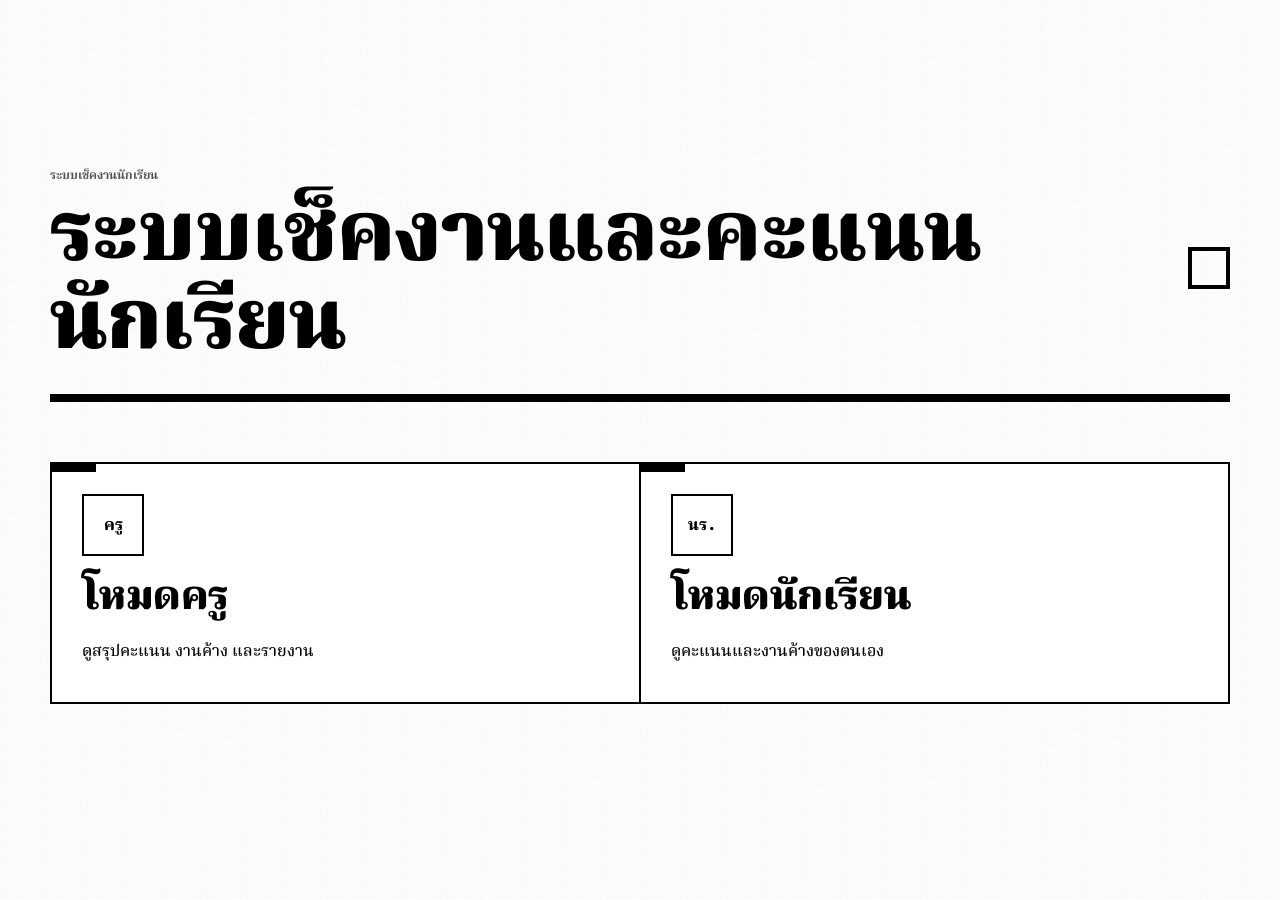
==== index.html @ ba8c59a8 "Publish static frontend for GitHub Pages" ====
<!DOCTYPE html>
<html lang="th">
  <head>
    <meta charset="UTF-8">
    <meta name="viewport" content="width=device-width, initial-scale=1">
    <link rel="stylesheet" href="style.css">
    
  </head>
  <body>
    <a class="skip-link" href="#main-content">ข้ามไปยังเนื้อหา</a>
    <main id="main-content" class="app-shell role-shell">
      <section class="topbar">
        <div>
          <p class="eyebrow">ระบบเช็คงานนักเรียน</p>
          <h1>ระบบเช็คงานและคะแนนนักเรียน</h1>
        </div>
      </section>

      <section class="role-grid" aria-label="เลือกโหมดการใช้งาน">
        <a class="role-card" href="teacher.html" data-page="teacher">
          <span class="role-icon">ครู</span>
          <strong>โหมดครู</strong>
          <span>ดูสรุปคะแนน งานค้าง และรายงาน</span>
        </a>
        <a class="role-card" href="student.html" data-page="student">
          <span class="role-icon">นร.</span>
          <strong>โหมดนักเรียน</strong>
          <span>ดูคะแนนและงานค้างของตนเอง</span>
        </a>
      </section>
    </main>
    <script>
  window.APP_PAGE = 'index';
  window.APP_STATIC_FRONTEND = true;
  window.APP_API_URL = 'https://script.google.com/a/%2A/macros/s/AKfycbwoXFhOOOz2-nSeI3jqxCpyNKcxEQ1h4R4tLColvHDJEI_Ap4RbEH0qJ7IOrJ1Vubbw/exec';
</script>
    <script src="script.js"></script>
  </body>
</html>
---- style.css ----
@import url('https://fonts.googleapis.com/css2?family=JetBrains+Mono:wght@400;500;700&family=Noto+Serif+Thai:wght@400;500;600;700;800;900&family=Playfair+Display:wght@700;800;900&family=Source+Serif+4:wght@400;500;600;700&display=swap');

  :root {
    --bg: #ffffff;
    --surface: #ffffff;
    --surface-strong: #000000;
    --muted: #f5f5f5;
    --line: #000000;
    --line-light: #e5e5e5;
    --text: #000000;
    --muted-text: #525252;
    --primary: #000000;
    --primary-dark: #000000;
    --accent: #000000;
    --cyan: #000000;
    --danger: #000000;
    --ok: #000000;
    --warn: #000000;
    --input: #ffffff;
    --font-display: "Noto Serif Thai", "Playfair Display", Georgia, serif;
    --font-body: "Noto Serif Thai", "Source Serif 4", Georgia, serif;
    --font-label: "JetBrains Mono", "Noto Serif Thai", monospace;
    --rule-thick: 4px solid #000000;
    --rule-ultra: 8px solid #000000;
  }

  * {
    box-sizing: border-box;
  }

  html {
    min-height: 100%;
    background: var(--bg);
  }

  body {
    position: relative;
    min-height: 100vh;
    margin: 0;
    overflow-x: hidden;
    background: var(--bg);
    color: var(--text);
    font-family: var(--font-body);
    font-size: 16px;
    font-weight: 500;
    letter-spacing: 0;
    line-height: 1.65;
  }

  body::before,
  body::after {
    position: fixed;
    inset: 0;
    z-index: 0;
    pointer-events: none;
    content: "";
  }

  body::before {
    opacity: 0.018;
    background-image:
      repeating-linear-gradient(0deg, transparent, transparent 1px, #000 1px, #000 2px),
      linear-gradient(#000000 1px, transparent 1px),
      linear-gradient(90deg, #000000 1px, transparent 1px);
    background-size: 100% 4px, 40px 40px, 40px 40px;
  }

  body::after {
    opacity: 0.022;
    background-image: url("data:image/svg+xml,%3Csvg viewBox='0 0 256 256' xmlns='http://www.w3.org/2000/svg'%3E%3Cfilter id='noise'%3E%3CfeTurbulence type='fractalNoise' baseFrequency='0.8' numOctaves='4' stitchTiles='stitch'/%3E%3C/filter%3E%3Crect width='100%25' height='100%25' filter='url(%23noise)'/%3E%3C/svg%3E");
  }

  a {
    color: inherit;
  }

  button,
  input,
  select,
  textarea {
    font: inherit;
    letter-spacing: 0;
  }

  button {
    min-height: 44px;
    border: 2px solid var(--line);
    border-radius: 0;
    background: var(--surface-strong);
    color: #ffffff;
    padding: 0 18px;
    cursor: pointer;
    font-family: var(--font-label);
    font-size: 13px;
    font-weight: 700;
    text-transform: none;
    transition: background-color 80ms linear, color 80ms linear;
  }

  button:hover {
    background: #ffffff;
    color: #000000;
  }

  .button-outline {
    background: #ffffff;
    color: #000000;
  }

  .button-outline:hover {
    background: #000000;
    color: #ffffff;
  }

  button:focus-visible,
  a:focus-visible {
    outline: 3px solid #000000;
    outline-offset: 3px;
  }

  button:disabled {
    cursor: wait;
    opacity: 0.45;
  }

  input,
  select,
  textarea {
    width: 100%;
    min-height: 44px;
    border: 0;
    border-bottom: 2px solid var(--line);
    border-radius: 0;
    background: var(--input);
    color: var(--text);
    padding: 10px 0 9px;
    transition: border-width 80ms linear, background-color 80ms linear;
  }

  input::placeholder,
  textarea::placeholder {
    color: var(--muted-text);
    font-style: italic;
  }

  input:focus,
  select:focus,
  textarea:focus {
    border-bottom-width: 4px;
    outline: none;
  }

  select {
    border: 2px solid var(--line);
    padding: 10px 12px;
    background: #ffffff;
  }

  textarea {
    min-height: 180px;
    resize: vertical;
  }

  table {
    width: 100%;
    border-collapse: collapse;
    font-size: 14px;
  }

  th,
  td {
    border-bottom: 1px solid var(--line-light);
    padding: 12px 10px;
    text-align: left;
    vertical-align: top;
  }

  th {
    position: sticky;
    top: 0;
    z-index: 1;
    border-bottom: 2px solid var(--line);
    background: #ffffff;
    color: var(--text);
    font-family: var(--font-label);
    font-size: 12px;
    font-weight: 700;
  }

  tr:hover td {
    background: var(--muted);
  }

  .skip-link {
    position: absolute;
    top: 10px;
    left: 10px;
    z-index: 20;
    transform: translateY(-160%);
    border: 2px solid #000000;
    background: #000000;
    color: #ffffff;
    padding: 10px 14px;
    font-family: var(--font-label);
    text-decoration: none;
  }

  .skip-link:focus {
    transform: translateY(0);
  }

  .app-shell {
    position: relative;
    z-index: 1;
    width: min(1180px, calc(100% - 48px));
    margin: 0 auto;
    padding: 34px 0 64px;
  }

  .role-shell {
    min-height: 100vh;
    display: grid;
    align-content: center;
    gap: 34px;
  }

  .topbar {
    display: grid;
    grid-template-columns: minmax(0, 1fr) auto;
    align-items: end;
    gap: 22px;
    border-bottom: var(--rule-ultra);
    padding: 0 0 24px;
    margin-bottom: 26px;
  }

  .topbar h1,
  .student-header h2 {
    margin: 0;
    color: var(--text);
    font-family: var(--font-display);
    font-size: 52px;
    font-weight: 900;
    letter-spacing: 0;
    line-height: 1.05;
  }

  .role-shell .topbar h1 {
    max-width: 980px;
    font-size: 84px;
  }

  .eyebrow {
    margin: 0 0 8px;
    color: var(--muted-text);
    font-family: var(--font-label);
    font-size: 12px;
    font-weight: 700;
  }

  .text-link {
    border-bottom: 2px solid transparent;
    color: var(--text);
    font-family: var(--font-label);
    font-weight: 700;
    text-decoration: none;
  }

  .text-link:hover {
    border-bottom-color: #000000;
  }

  .role-grid {
    display: grid;
    grid-template-columns: repeat(2, minmax(0, 1fr));
    gap: 0;
    border-top: 2px solid var(--line);
    border-left: 2px solid var(--line);
  }

  .role-card {
    position: relative;
    display: grid;
    gap: 14px;
    min-height: 240px;
    border-right: 2px solid var(--line);
    border-bottom: 2px solid var(--line);
    background: #ffffff;
    color: var(--text);
    padding: 30px;
    text-decoration: none;
    transition: background-color 80ms linear, color 80ms linear;
  }

  .role-card:hover {
    background: #000000;
    color: #ffffff;
  }

  .role-card:hover::before {
    background: #ffffff;
  }

  .role-card strong {
    font-family: var(--font-display);
    font-size: 40px;
    font-weight: 900;
    line-height: 1.05;
  }

  .role-card span:last-child {
    max-width: 300px;
    color: inherit;
  }

  .role-icon {
    display: inline-grid;
    width: 62px;
    height: 62px;
    place-items: center;
    border: 2px solid currentColor;
    background: transparent;
    color: inherit;
    font-family: var(--font-label);
    font-weight: 800;
  }

  .panel {
    position: relative;
    border: 1px solid var(--line);
    border-radius: 0;
    background: #ffffff;
    padding: 22px;
  }

  .panel::before,
  .role-card::before {
    position: absolute;
    top: 0;
    left: 0;
    width: 44px;
    height: 8px;
    background: #000000;
    content: "";
  }

  .panel:hover {
    outline: 1px solid #000000;
    outline-offset: -3px;
  }

  .panel h2 {
    margin: 0 0 18px;
    color: var(--text);
    font-family: var(--font-display);
    font-size: 26px;
    font-weight: 900;
    line-height: 1.15;
  }

  .panel label {
    display: block;
    margin: 11px 0 4px;
    color: var(--text);
    font-family: var(--font-label);
    font-size: 12px;
    font-weight: 700;
  }

  .panel-head,
  .toolbar-row,
  .button-row,
  .inline-form {
    display: flex;
    align-items: center;
    gap: 12px;
  }

  .toolbar-row {
    border: 2px solid var(--line);
    background: #ffffff;
    padding: 14px;
  }

  .teacher-view-nav {
    display: flex;
    flex-wrap: wrap;
    gap: 10px;
  }

  #teacher-app[data-teacher-view="score"] .teacher-tools-only,
  #teacher-app[data-teacher-view="tools"] .teacher-score-only {
    display: none !important;
  }

  #teacher-app[data-teacher-view="tools"] .score-workspace {
    grid-template-columns: 1fr;
  }

  .toolbar-row label {
    min-width: max-content;
    color: var(--text);
    font-family: var(--font-label);
    font-size: 12px;
    font-weight: 700;
  }

  .panel-head {
    justify-content: space-between;
    border-bottom: 2px solid #000000;
    padding-bottom: 12px;
    margin-bottom: 16px;
  }

  .narrow {
    width: min(560px, 100%);
    margin-bottom: 20px;
  }

  .modal {
    position: fixed;
    inset: 0;
    z-index: 10;
    display: grid;
    place-items: center;
    padding: 18px;
    background: rgba(255, 255, 255, 0.86);
    backdrop-filter: blur(2px);
  }

  .modal-panel {
    width: min(560px, 100%);
    max-height: min(720px, calc(100vh - 36px));
    overflow: auto;
  }

  .modal-actions {
    margin-top: 18px;
  }

  .workspace {
    display: grid;
    gap: 20px;
  }

  .split {
    display: grid;
    grid-template-columns: minmax(0, 1.35fr) minmax(300px, 0.85fr);
    gap: 20px;
  }

  .metrics {
    display: grid;
    grid-template-columns: repeat(4, minmax(0, 1fr));
    border-top: var(--rule-thick);
    border-left: 1px solid var(--line);
  }

  .metric {
    display: grid;
    gap: 9px;
    min-height: 108px;
    border-right: 1px solid var(--line);
    border-bottom: var(--rule-thick);
    background: #ffffff;
    padding: 18px;
  }

  .metric:nth-child(even) {
    background:
      linear-gradient(rgba(0, 0, 0, 0.035) 1px, transparent 1px),
      linear-gradient(90deg, rgba(0, 0, 0, 0.035) 1px, transparent 1px),
      #ffffff;
    background-size: 40px 40px;
  }

  .metric span {
    color: var(--muted-text);
    font-family: var(--font-label);
    font-size: 12px;
    font-weight: 700;
  }

  .metric strong {
    color: var(--text);
    font-family: var(--font-display);
    font-size: 42px;
    font-weight: 900;
    line-height: 1;
  }

  .student-header {
    display: grid;
    grid-template-columns: minmax(0, 1fr) auto;
    align-items: end;
    gap: 18px;
    border: 4px solid #000000;
    background: #000000;
    color: #ffffff;
    padding: 22px;
  }

  .student-header .eyebrow {
    color: #ffffff;
  }

  .grade-badge {
    display: grid;
    min-width: 86px;
    min-height: 86px;
    place-items: center;
    border: 2px solid #ffffff;
    background: #ffffff;
    color: #000000;
    font-family: var(--font-display);
    font-size: 38px;
    font-weight: 900;
  }

  .table-wrap {
    max-height: 520px;
    overflow: auto;
    border: 1px solid var(--line);
    background: #ffffff;
  }

  .list-block {
    display: grid;
    gap: 0;
    border-top: 1px solid var(--line);
  }

  .score-workspace {
    grid-template-columns: minmax(0, 1.5fr) minmax(270px, 0.58fr);
  }

  .setup-workspace {
    grid-template-columns: minmax(0, 1fr) minmax(280px, 0.7fr);
  }

  .score-toolbar {
    display: grid;
    grid-template-columns: auto minmax(150px, 1fr) auto minmax(72px, 98px) auto minmax(72px, 98px) auto minmax(140px, 0.8fr) auto;
    align-items: end;
    gap: 12px;
    border-bottom: 1px solid var(--line-light);
    margin-bottom: 14px;
    padding-bottom: 14px;
  }

  .scale-grid {
    display: grid;
    grid-template-columns: repeat(2, minmax(0, 1fr));
    gap: 12px;
  }

  .scale-grid .full-span {
    grid-column: 1 / -1;
  }

  .score-toolbar label {
    margin: 0 0 8px;
  }

  .score-grid-wrap {
    max-height: 430px;
  }

  .score-input {
    width: 112px;
    min-width: 90px;
    text-align: center;
  }

  .score-input-wrap {
    align-items: center;
    display: flex;
    flex-wrap: wrap;
    gap: 8px;
    min-height: 46px;
  }

  .score-save-status {
    color: var(--muted-text);
    font-size: 0.78rem;
    font-weight: 800;
    line-height: 1;
    min-width: 76px;
  }

  .score-input-wrap[data-save-status="saving"] .score-save-status,
  .score-input-wrap[data-save-status="pending"] .score-save-status {
    color: #000000;
  }

  .score-input-wrap[data-save-status="saved"] .score-save-status {
    color: #3f3f3f;
  }

  .score-input-wrap[data-save-status="error"] .score-save-status {
    background: #000000;
    color: #ffffff;
    padding: 4px 6px;
  }

  .scan-panel {
    border-top: 4px solid #000000;
    margin-top: 18px;
    padding-top: 18px;
  }

  .scan-camera {
    display: grid;
    min-height: 180px;
    place-items: center;
    border: 2px solid #000000;
    background: #f7f7f7;
    overflow: hidden;
  }

  .scan-camera video {
    display: none;
    width: 100%;
    max-height: 360px;
    object-fit: cover;
    background: #000000;
  }

  .scan-camera video.active {
    display: block;
  }

  .scan-capture-button {
    display: inline-grid;
    min-height: 44px;
    align-items: center;
    justify-content: center;
    border: 2px solid var(--line);
    background: #000000;
    color: #ffffff;
    padding: 0 18px;
    cursor: pointer;
    font-family: var(--font-label);
    font-size: 13px;
    font-weight: 700;
    text-align: center;
  }

  .scan-capture-button:hover {
    background: #ffffff;
    color: #000000;
  }

  .scan-file-input {
    position: absolute;
    width: 1px;
    height: 1px;
    min-height: 1px;
    opacity: 0.001;
    pointer-events: none;
  }

  .scan-results {
    display: grid;
    gap: 12px;
    margin-top: 14px;
  }

  .scan-result {
    display: grid;
    gap: 10px;
    border: 2px solid #000000;
    background: #ffffff;
    padding: 12px;
  }

  .scan-result[data-status="ready"] {
    border-left-width: 8px;
  }

  .scan-result[data-status="review"] {
    background: repeating-linear-gradient(45deg, #ffffff, #ffffff 12px, #f5f5f5 12px, #f5f5f5 24px);
  }

  .scan-result-head {
    display: flex;
    align-items: center;
    justify-content: space-between;
    gap: 10px;
  }

  .scan-check {
    display: flex;
    align-items: center;
    gap: 8px;
    margin: 0;
  }

  .scan-check input {
    width: 20px;
    min-height: 20px;
  }

  .scan-note {
    margin: 0;
    color: var(--muted-text);
    font-size: 0.9rem;
    font-weight: 700;
  }

  .scan-alternatives {
    display: flex;
    flex-wrap: wrap;
    gap: 8px;
  }

  .scan-alternatives span {
    border: 1px solid #000000;
    padding: 4px 8px;
    font-size: 0.85rem;
    font-weight: 800;
  }

  .scan-result details {
    border-top: 1px solid var(--line-light);
    padding-top: 8px;
  }

  .scan-result pre {
    max-height: 160px;
    overflow: auto;
    white-space: pre-wrap;
    font-family: var(--font-label);
    font-size: 0.82rem;
  }

  .student-import {
    border-top: 3px solid #000000;
    margin-top: 20px;
    padding-top: 18px;
  }

  .student-import h3 {
    font-size: 1.15rem;
    margin: 0 0 14px;
  }

  .import-preview {
    margin-top: 14px;
    max-height: 220px;
    overflow: auto;
  }

  .import-preview table {
    min-width: 0;
  }

  .import-preview th,
  .import-preview td {
    padding: 8px 10px;
  }

  .list-item {
    border-bottom: 1px solid var(--line);
    background: #ffffff;
    padding: 12px 0;
  }

  .list-item strong {
    display: block;
    color: var(--text);
    font-weight: 800;
  }

  .sgs-output {
    min-height: 220px;
    white-space: pre;
  }

  tr[data-status="passed"] td,
  tr[data-status="bonus"] td {
    border-left: 4px solid #000000;
  }

  tr[data-status="needs-revision"] td {
    background: repeating-linear-gradient(45deg, #ffffff, #ffffff 10px, #f5f5f5 10px, #f5f5f5 20px);
    border-left: 4px double #000000;
  }

  tr[data-status="missing"] td {
    background: #000000;
    color: #ffffff;
  }

  .note-text,
  .message {
    color: var(--muted-text);
  }

  .notice {
    border: 3px solid #000000;
    background: #ffffff;
    color: #000000;
    padding: 14px;
    font-weight: 700;
  }

  .status-ok,
  .status-missing {
    color: var(--text);
    font-weight: 800;
  }

  .hidden {
    display: none !important;
  }

  @media (prefers-reduced-motion: reduce) {
    *,
    *::before,
    *::after {
      transition: none !important;
    }
  }

  @media (min-width: 1100px) {
    .role-shell .topbar::after {
      display: block;
      width: 34px;
      height: 34px;
      align-self: center;
      border: 4px solid #000000;
      content: "";
    }
  }

  @media (max-width: 1100px) {
    .score-toolbar {
      grid-template-columns: repeat(4, minmax(0, 1fr));
    }

    .score-toolbar label {
      align-self: center;
    }
  }

  @media (max-width: 900px) {
    .role-grid,
    .split,
    .metrics,
    .scale-grid,
    .score-workspace,
    .setup-workspace {
      grid-template-columns: 1fr;
    }

    .topbar,
    .toolbar-row,
    .inline-form,
    .button-row,
    .student-header,
    .score-toolbar {
      align-items: stretch;
      grid-template-columns: 1fr;
      flex-direction: column;
    }

    .score-toolbar {
      display: grid;
    }

    .app-shell {
      width: min(100% - 18px, 1180px);
      padding-top: 18px;
    }

    .topbar {
      border-bottom-width: 4px;
      margin-bottom: 18px;
      padding-bottom: 18px;
    }

    .topbar h1,
    .student-header h2 {
      font-size: 32px;
      line-height: 1.18;
    }

    .role-shell .topbar h1 {
      font-size: 44px;
    }

    .panel {
      padding: 16px;
    }

    .panel h2 {
      font-size: 22px;
    }

    .metric strong {
      font-size: 34px;
    }

    .table-wrap {
      max-height: 64vh;
    }

    .table-wrap table {
      min-width: 560px;
    }

    .score-input,
    button {
      width: 100%;
    }
  }

  @media (max-width: 720px) {
    .teacher-page .mobile-secondary,
    .teacher-page #legacy-tools,
    .teacher-page #tenant-tools,
    .teacher-page .teacher-view-nav,
    .teacher-page #refresh-class,
    .teacher-page #sync-students,
    .teacher-page #download-csv,
    .teacher-page #save-score-grid {
      display: none !important;
    }

    .teacher-page .app-shell {
      width: 100%;
      padding: 12px 8px 28px;
    }

    .teacher-page .topbar {
      grid-template-columns: 1fr;
      gap: 8px;
      margin-bottom: 12px;
      padding-bottom: 12px;
    }

    .teacher-page .topbar h1 {
      font-size: clamp(28px, 9vw, 38px);
    }

    .teacher-page .toolbar-row {
      position: sticky;
      top: 0;
      z-index: 8;
      border: 2px solid #000000;
      background: #ffffff;
      padding: 10px;
    }

    .teacher-page .score-workspace,
    .teacher-page .score-workspace > .panel {
      display: block;
    }

    .teacher-page .panel {
      border-width: 2px;
      padding: 12px;
    }

    .teacher-page .panel-head {
      grid-template-columns: 1fr;
      align-items: stretch;
    }

    .teacher-page .score-toolbar {
      grid-template-columns: 1fr;
      gap: 8px;
      margin-bottom: 10px;
      padding-bottom: 10px;
    }

    .teacher-page .score-toolbar label {
      margin-bottom: 0;
    }

    .teacher-page #assignment-max-input,
    .teacher-page #assignment-visibility,
    .teacher-page #assignment-select {
      min-height: 52px;
      font-size: 17px;
    }

    .teacher-page .score-grid-wrap {
      max-height: none;
      border: 0;
      overflow: visible;
    }

    .teacher-page .score-grid-wrap table,
    .teacher-page .score-grid-wrap thead,
    .teacher-page .score-grid-wrap tbody {
      display: block;
      width: 100%;
      min-width: 0;
    }

    .teacher-page .score-grid-wrap thead {
      display: none;
    }

    .teacher-page #score-entry-body {
      display: grid;
      gap: 10px;
    }

    .teacher-page #score-entry-body tr {
      display: grid;
      grid-template-columns: 44px minmax(0, 1fr) 108px;
      gap: 8px;
      align-items: center;
      border: 2px solid #000000;
      background: #ffffff;
      padding: 10px;
    }

    .teacher-page #score-entry-body td {
      display: block;
      min-width: 0;
      border: 0;
      padding: 0;
      font-size: 15px;
      line-height: 1.35;
    }

    .teacher-page #score-entry-body td:first-child {
      font-family: var(--font-label);
      font-size: 18px;
      font-weight: 900;
      text-align: center;
    }

    .teacher-page .score-input-wrap {
      justify-content: flex-end;
      gap: 4px;
    }

    .teacher-page .score-input {
      width: 100%;
      min-width: 0;
      min-height: 54px;
      border: 2px solid #000000;
      padding: 8px;
      font-size: 22px;
      font-weight: 900;
      text-align: center;
    }

    .teacher-page .score-save-status {
      width: 100%;
      min-width: 0;
      text-align: center;
      font-size: 10px;
    }

    .teacher-page .scan-panel {
      display: block !important;
      margin-top: 14px;
      padding-top: 14px;
    }

    #teacher-app[data-teacher-view="score"] .scan-mobile-keep {
      display: block !important;
    }

    .teacher-page .scan-camera {
      min-height: 240px;
    }

    .teacher-page .scan-camera video {
      max-height: 420px;
    }

    .teacher-page .scan-panel .button-row,
    .teacher-page .scan-result-head {
      display: grid;
      grid-template-columns: 1fr;
    }

    .teacher-page .scan-capture-button {
      width: 100%;
      min-height: 56px;
      font-size: 15px;
    }

    .teacher-page .scan-live-control {
      display: none !important;
    }

    .teacher-page .scan-result {
      padding: 10px;
    }
  }
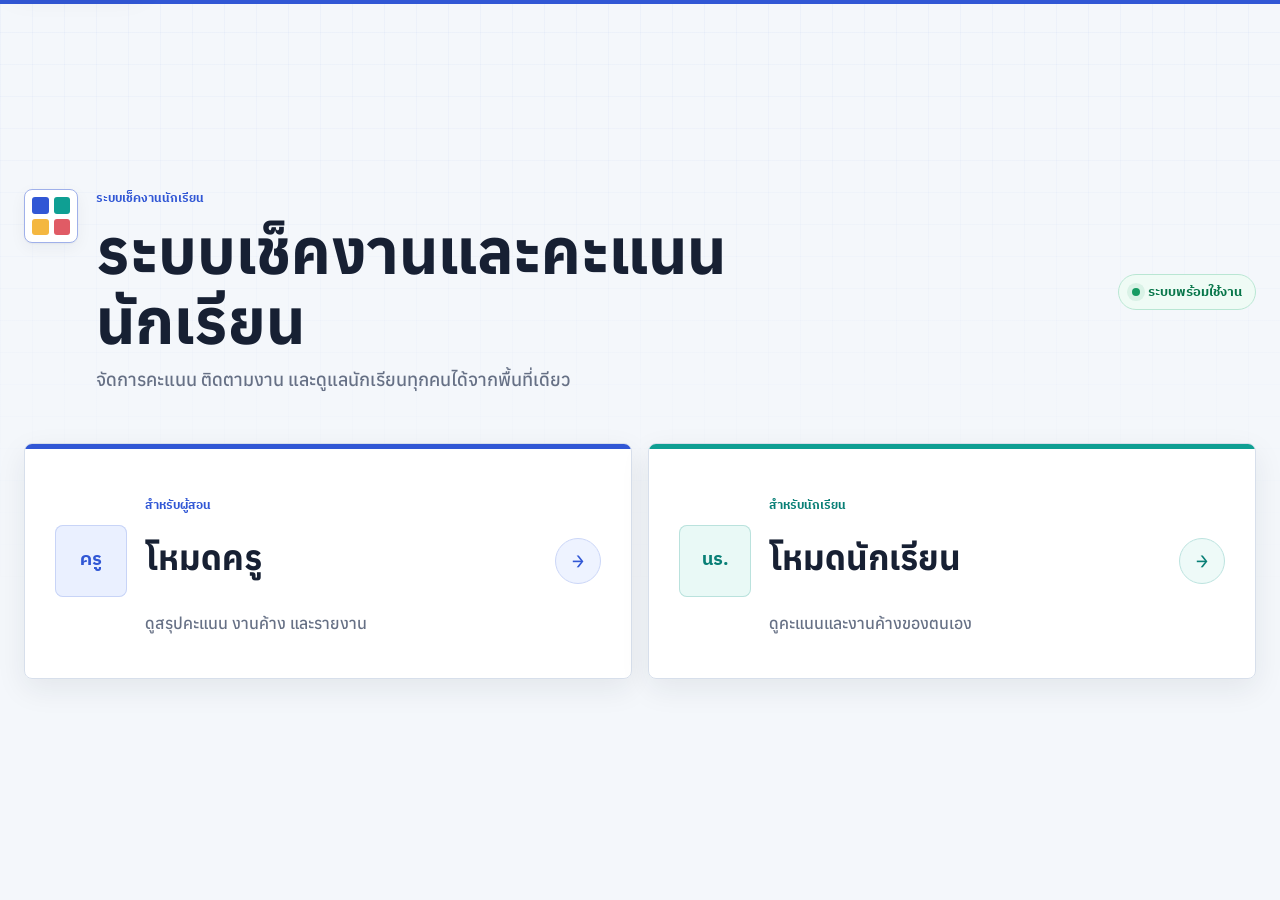
==== commit a1f55faf: "Modernize classroom interface" ====
--- a/index.html
+++ b/index.html
@@ -9,21 +9,28 @@
   <body>
     <a class="skip-link" href="#main-content">ข้ามไปยังเนื้อหา</a>
     <main id="main-content" class="app-shell role-shell">
-      <section class="topbar">
-        <div>
-          <p class="eyebrow">ระบบเช็คงานนักเรียน</p>
-          <h1>ระบบเช็คงานและคะแนนนักเรียน</h1>
+      <section class="topbar role-hero">
+        <div class="brand-lockup">
+          <span class="brand-mark" aria-hidden="true"><i></i><i></i><i></i><i></i></span>
+          <div>
+            <p class="eyebrow">ระบบเช็คงานนักเรียน</p>
+            <h1>ระบบเช็คงานและคะแนนนักเรียน</h1>
+            <p class="hero-copy">จัดการคะแนน ติดตามงาน และดูแลนักเรียนทุกคนได้จากพื้นที่เดียว</p>
+          </div>
         </div>
+        <span class="system-presence"><i aria-hidden="true"></i> ระบบพร้อมใช้งาน</span>
       </section>
 
       <section class="role-grid" aria-label="เลือกโหมดการใช้งาน">
         <a class="role-card" href="teacher.html" data-page="teacher">
-          <span class="role-icon">ครู</span>
+          <span class="role-card-kicker">สำหรับผู้สอน</span>
+          <span class="role-icon" aria-hidden="true">ครู</span>
           <strong>โหมดครู</strong>
           <span>ดูสรุปคะแนน งานค้าง และรายงาน</span>
         </a>
         <a class="role-card" href="student.html" data-page="student">
-          <span class="role-icon">นร.</span>
+          <span class="role-card-kicker">สำหรับนักเรียน</span>
+          <span class="role-icon" aria-hidden="true">นร.</span>
           <strong>โหมดนักเรียน</strong>
           <span>ดูคะแนนและงานค้างของตนเอง</span>
         </a>
--- a/style.css
+++ b/style.css
@@ -1,27 +1,35 @@
-@import url('https://fonts.googleapis.com/css2?family=JetBrains+Mono:wght@400;500;700&family=Noto+Serif+Thai:wght@400;500;600;700;800;900&family=Playfair+Display:wght@700;800;900&family=Source+Serif+4:wght@400;500;600;700&display=swap');
+@import url('https://fonts.googleapis.com/css2?family=Anuphan:wght@400;500;600;700&family=IBM+Plex+Sans+Thai:wght@400;500;600;700&family=JetBrains+Mono:wght@500;600;700&display=swap');
 
   :root {
-    --bg: #ffffff;
+    --bg: #f4f7fb;
     --surface: #ffffff;
-    --surface-strong: #000000;
-    --muted: #f5f5f5;
-    --line: #000000;
-    --line-light: #e5e5e5;
-    --text: #000000;
-    --muted-text: #525252;
-    --primary: #000000;
-    --primary-dark: #000000;
-    --accent: #000000;
-    --cyan: #000000;
-    --danger: #000000;
-    --ok: #000000;
-    --warn: #000000;
+    --surface-strong: #172554;
+    --surface-soft: #f8fafc;
+    --muted: #eef2f7;
+    --line: #d7dfeb;
+    --line-light: #e9eef5;
+    --text: #172033;
+    --muted-text: #667085;
+    --primary: #3157d5;
+    --primary-dark: #2445b8;
+    --accent: #0f9f93;
+    --cyan: #0891b2;
+    --danger: #dc3f4f;
+    --ok: #159b62;
+    --warn: #d98b13;
     --input: #ffffff;
-    --font-display: "Noto Serif Thai", "Playfair Display", Georgia, serif;
-    --font-body: "Noto Serif Thai", "Source Serif 4", Georgia, serif;
-    --font-label: "JetBrains Mono", "Noto Serif Thai", monospace;
-    --rule-thick: 4px solid #000000;
-    --rule-ultra: 8px solid #000000;
+    --font-display: "Anuphan", "IBM Plex Sans Thai", sans-serif;
+    --font-body: "Anuphan", "IBM Plex Sans Thai", sans-serif;
+    --font-label: "IBM Plex Sans Thai", "Anuphan", sans-serif;
+    --font-number: "JetBrains Mono", monospace;
+    --radius: 8px;
+    --radius-sm: 6px;
+    --shadow-sm: 0 1px 2px rgba(23, 32, 51, 0.05), 0 5px 16px rgba(23, 32, 51, 0.05);
+    --shadow: 0 10px 30px rgba(23, 32, 51, 0.08);
+    --shadow-float: 0 18px 44px rgba(23, 32, 51, 0.13);
+    --ring: 0 0 0 4px rgba(49, 87, 213, 0.14);
+    --rule-thick: 1px solid var(--line);
+    --rule-ultra: 1px solid var(--line);
   }
 
   * {
@@ -112,6 +120,26 @@
     color: #ffffff;
   }
 
+  .button-link {
+    min-height: 44px;
+    display: inline-flex;
+    align-items: center;
+    justify-content: center;
+    border: 2px solid var(--line);
+    background: #ffffff;
+    color: #000000;
+    padding: 0 14px;
+    font-family: var(--font-label);
+    font-size: 13px;
+    font-weight: 800;
+    text-decoration: none;
+  }
+
+  .button-link:hover {
+    background: #000000;
+    color: #ffffff;
+  }
+
   button:focus-visible,
   a:focus-visible {
     outline: 3px solid #000000;
@@ -234,6 +262,18 @@
     margin-bottom: 26px;
   }
 
+  .topbar-actions {
+    display: flex;
+    flex-wrap: wrap;
+    justify-content: flex-end;
+    align-items: center;
+    gap: 10px;
+  }
+
+  .topbar-actions button {
+    min-height: 40px;
+  }
+
   .topbar h1,
   .student-header h2 {
     margin: 0;
@@ -388,6 +428,21 @@
     gap: 10px;
   }
 
+  .teacher-tools-menu {
+    display: grid;
+    grid-template-columns: repeat(auto-fit, minmax(118px, 1fr));
+    gap: 8px;
+    border: 2px solid var(--line);
+    background: #ffffff;
+    padding: 10px;
+  }
+
+  .teacher-tools-menu button {
+    width: 100%;
+    min-height: 46px;
+    padding: 0 10px;
+  }
+
   #teacher-app[data-teacher-view="score"] .teacher-tools-only,
   #teacher-app[data-teacher-view="tools"] .teacher-score-only {
     display: none !important;
@@ -540,12 +595,39 @@
 
   .score-toolbar {
     display: grid;
-    grid-template-columns: auto minmax(150px, 1fr) auto minmax(72px, 98px) auto minmax(72px, 98px) auto minmax(140px, 0.8fr) auto;
+    grid-template-columns:
+      minmax(170px, 1.2fr)
+      minmax(150px, 1fr)
+      minmax(92px, 0.5fr)
+      minmax(92px, 0.5fr)
+      minmax(190px, 0.9fr)
+      auto;
     align-items: end;
     gap: 12px;
     border-bottom: 1px solid var(--line-light);
     margin-bottom: 14px;
     padding-bottom: 14px;
+  }
+
+  .score-toolbar-field {
+    display: grid;
+    gap: 4px;
+    min-width: 0;
+  }
+
+  .score-toolbar-field-wide,
+  .score-toolbar-field-visibility {
+    min-width: 0;
+  }
+
+  .score-toolbar input,
+  .score-toolbar select {
+    min-width: 0;
+  }
+
+  .score-toolbar > button {
+    align-self: end;
+    min-width: 120px;
   }
 
   .scale-grid {
@@ -601,6 +683,92 @@
     background: #000000;
     color: #ffffff;
     padding: 4px 6px;
+  }
+
+  .teacher-student-name-cell {
+    align-items: center;
+    display: flex;
+    gap: 8px;
+    min-width: 0;
+  }
+
+  .student-full-name {
+    display: inline-block;
+    flex: 1 1 auto;
+    font-weight: 900;
+    min-width: 0;
+  }
+
+  .teacher-nickname-chip {
+    display: inline-flex;
+    align-items: center;
+    width: fit-content;
+    border: 2px solid #000000;
+    background: #f2f2f2;
+    color: #000000;
+    margin-left: 8px;
+    padding: 2px 7px;
+    font-family: var(--font-label);
+    font-size: 0.75rem;
+    font-weight: 900;
+    white-space: nowrap;
+  }
+
+  .nickname-field {
+    align-items: center;
+    display: inline-grid;
+    flex: 0 0 auto;
+    grid-template-columns: 86px 16px;
+    gap: 4px;
+    margin: 0;
+  }
+
+  .nickname-field span:first-child {
+    clip: rect(0 0 0 0);
+    clip-path: inset(50%);
+    height: 1px;
+    overflow: hidden;
+    position: absolute;
+    white-space: nowrap;
+    width: 1px;
+  }
+
+  .nickname-save-status {
+    color: var(--muted-text);
+    font-family: var(--font-label);
+    font-size: 0.68rem;
+    font-weight: 900;
+    line-height: 1;
+    min-width: 12px;
+    opacity: 0;
+    text-align: center;
+  }
+
+  .student-nickname-input {
+    min-height: 28px;
+    width: 86px;
+    border-width: 1px;
+    padding: 3px 6px;
+    font-family: var(--font-label);
+    font-size: 0.78rem;
+    font-weight: 800;
+  }
+
+  .nickname-field[data-save-status="saving"] .nickname-save-status {
+    color: #000000;
+    opacity: 1;
+  }
+
+  .nickname-field[data-save-status="saved"] .nickname-save-status {
+    color: #167f3a;
+    opacity: 1;
+  }
+
+  .nickname-field[data-save-status="error"] .nickname-save-status {
+    background: #000000;
+    color: #ffffff;
+    opacity: 1;
+    padding: 3px 4px;
   }
 
   .scan-panel {
@@ -760,6 +928,76 @@
     padding: 8px 10px;
   }
 
+  .account-list {
+    display: grid;
+    grid-template-columns: repeat(auto-fit, minmax(220px, 1fr));
+    gap: 10px;
+    margin-top: 14px;
+  }
+
+  .account-card {
+    border: 2px solid #000000;
+    background: #ffffff;
+    padding: 12px;
+  }
+
+  .account-card[data-status="inactive"] {
+    color: var(--muted-text);
+    background: #f5f5f5;
+  }
+
+  .account-card strong,
+  .account-card span {
+    display: block;
+  }
+
+  .account-card span {
+    font-family: var(--font-label);
+    font-size: 0.78rem;
+    font-weight: 800;
+  }
+
+  .usage-summary {
+    display: grid;
+    gap: 18px;
+  }
+
+  .compact-metrics {
+    grid-template-columns: repeat(auto-fit, minmax(130px, 1fr));
+  }
+
+  .usage-group {
+    display: grid;
+    gap: 8px;
+  }
+
+  .usage-group h3 {
+    margin: 0;
+    font-size: 1rem;
+  }
+
+  .usage-bar-row {
+    display: grid;
+    grid-template-columns: 120px minmax(0, 1fr) 42px;
+    align-items: center;
+    gap: 8px;
+    font-family: var(--font-label);
+    font-size: 0.78rem;
+    font-weight: 800;
+  }
+
+  .usage-bar {
+    height: 14px;
+    border: 1px solid #000000;
+    background: #ffffff;
+  }
+
+  .usage-bar i {
+    display: block;
+    height: 100%;
+    background: #000000;
+  }
+
   .list-item {
     border-bottom: 1px solid var(--line);
     background: #ffffff;
@@ -772,24 +1010,200 @@
     font-weight: 800;
   }
 
+  .missing-detail-list {
+    display: grid;
+    gap: 14px;
+  }
+
+  .missing-detail-card {
+    border: 2px solid #000000;
+    background: #ffffff;
+    padding: 14px;
+  }
+
+  .missing-detail-head {
+    display: flex;
+    justify-content: space-between;
+    gap: 12px;
+    margin-bottom: 10px;
+  }
+
+  .missing-detail-head strong,
+  .missing-detail-head span {
+    display: block;
+  }
+
+  .missing-detail-head span,
+  .note-save-status {
+    color: var(--muted-text);
+    font-size: 13px;
+    font-weight: 700;
+  }
+
+  .missing-detail-work {
+    margin-bottom: 12px;
+  }
+
+  .missing-detail-work ol {
+    margin: 8px 0 0 20px;
+    padding: 0;
+  }
+
+  .student-note-input {
+    min-height: 84px;
+    resize: vertical;
+  }
+
   .sgs-output {
     min-height: 220px;
     white-space: pre;
   }
 
-  tr[data-status="passed"] td,
-  tr[data-status="bonus"] td {
-    border-left: 4px solid #000000;
-  }
-
-  tr[data-status="needs-revision"] td {
-    background: repeating-linear-gradient(45deg, #ffffff, #ffffff 10px, #f5f5f5 10px, #f5f5f5 20px);
-    border-left: 4px double #000000;
-  }
-
-  tr[data-status="missing"] td {
-    background: #000000;
+  .student-status-badge {
+    display: inline-flex;
+    align-items: center;
+    justify-content: center;
+    min-width: 112px;
+    border: 3px solid #000000;
+    padding: 8px 10px;
+    color: #000000;
+    font-family: var(--font-label);
+    font-size: 0.95rem;
+    font-weight: 950;
+    line-height: 1.15;
+    text-align: center;
+    box-shadow: 4px 4px 0 #000000;
+  }
+
+  .student-status-badge[data-status="missing"] {
+    background: #ff3b30;
     color: #ffffff;
+  }
+
+  .student-status-badge[data-status="needs-revision"] {
+    background: #ffd43b;
+    color: #000000;
+  }
+
+  .student-status-badge[data-status="passed"],
+  .student-status-badge[data-status="recorded"],
+  .student-status-badge[data-status="bonus"] {
+    background: #33d17a;
+    color: #000000;
+  }
+
+  .student-status-badge[data-status="bonus-empty"] {
+    background: #f2f2f2;
+    color: #000000;
+  }
+
+  .student-section-head {
+    display: flex;
+    align-items: end;
+    justify-content: space-between;
+    gap: 14px;
+    border-bottom: 2px solid #000000;
+    margin-bottom: 14px;
+    padding-bottom: 12px;
+  }
+
+  .student-section-head h2 {
+    margin: 0;
+    font-family: var(--font-display);
+    font-size: 28px;
+    font-weight: 900;
+    line-height: 1.12;
+  }
+
+  .student-missing-panel {
+    border-width: 3px;
+  }
+
+  .student-missing-pill {
+    display: inline-flex;
+    align-items: center;
+    justify-content: center;
+    min-width: 86px;
+    border: 3px solid #000000;
+    background: #ff3b30;
+    color: #ffffff;
+    padding: 8px 12px;
+    font-family: var(--font-label);
+    font-size: 16px;
+    font-weight: 950;
+    line-height: 1;
+    box-shadow: 4px 4px 0 #000000;
+    white-space: nowrap;
+  }
+
+  .student-missing-panel[data-empty="true"] .student-missing-pill {
+    background: #33d17a;
+    color: #000000;
+  }
+
+  .student-work-list,
+  .student-work-cards {
+    display: grid;
+    gap: 10px;
+  }
+
+  .student-work-list-critical {
+    gap: 8px;
+  }
+
+  .student-work-item,
+  .student-work-card {
+    display: grid;
+    grid-template-columns: minmax(0, 1fr) auto;
+    align-items: center;
+    gap: 12px;
+    border: 2px solid #000000;
+    background: #ffffff;
+    padding: 12px;
+  }
+
+  .student-work-item strong,
+  .student-work-card strong {
+    display: block;
+    font-size: 17px;
+    font-weight: 900;
+    line-height: 1.25;
+  }
+
+  .student-work-meta {
+    display: flex;
+    flex-wrap: wrap;
+    gap: 6px 10px;
+    color: var(--muted-text);
+    font-family: var(--font-label);
+    font-size: 12px;
+    font-weight: 700;
+  }
+
+  .student-work-card[data-status="missing"],
+  .student-work-item[data-status="missing"] {
+    background: #fff0f0;
+  }
+
+  .student-work-card[data-status="needs-revision"] {
+    background: #fff7d6;
+  }
+
+  .student-work-card[data-status="passed"],
+  .student-work-card[data-status="recorded"],
+  .student-work-card[data-status="bonus"] {
+    background: #edfff5;
+  }
+
+  .student-work-card[data-status="bonus-empty"] {
+    background: #f7f7f7;
+  }
+
+  .student-empty-state {
+    border: 2px solid #000000;
+    background: #edfff5;
+    padding: 14px;
+    font-weight: 900;
   }
 
   .note-text,
@@ -865,8 +1279,21 @@
       flex-direction: column;
     }
 
+    .topbar-actions {
+      justify-content: flex-start;
+    }
+
     .score-toolbar {
       display: grid;
+    }
+
+    .teacher-page .teacher-tools-menu {
+      grid-template-columns: repeat(2, minmax(0, 1fr));
+    }
+
+    .teacher-page .usage-bar-row {
+      grid-template-columns: 82px minmax(0, 1fr) 32px;
+      font-size: 10px;
     }
 
     .app-shell {
@@ -917,17 +1344,6 @@
   }
 
   @media (max-width: 720px) {
-    .teacher-page .mobile-secondary,
-    .teacher-page #legacy-tools,
-    .teacher-page #tenant-tools,
-    .teacher-page .teacher-view-nav,
-    .teacher-page #refresh-class,
-    .teacher-page #sync-students,
-    .teacher-page #download-csv,
-    .teacher-page #save-score-grid {
-      display: none !important;
-    }
-
     .teacher-page .app-shell {
       width: 100%;
       padding: 12px 8px 28px;
@@ -951,6 +1367,36 @@
       border: 2px solid #000000;
       background: #ffffff;
       padding: 10px;
+    }
+
+    .teacher-page .teacher-view-nav {
+      display: grid;
+      grid-template-columns: repeat(2, minmax(0, 1fr));
+      gap: 8px;
+      border: 2px solid #000000;
+      background: #ffffff;
+      padding: 8px;
+      margin: 10px 0;
+    }
+
+    .teacher-page .teacher-view-nav button,
+    .teacher-page .teacher-tools-menu button {
+      min-height: 52px;
+      padding: 0 8px;
+      font-size: 12px;
+      line-height: 1.25;
+    }
+
+    .teacher-page .teacher-tools-menu {
+      grid-template-columns: repeat(2, minmax(0, 1fr));
+      gap: 8px;
+      padding: 8px;
+      margin-bottom: 10px;
+    }
+
+    .teacher-page #legacy-tools,
+    .teacher-page #tenant-tools {
+      display: grid;
     }
 
     .teacher-page .score-workspace,
@@ -1058,12 +1504,43 @@
       font-size: 10px;
     }
 
+    .teacher-page .teacher-student-name-cell {
+      align-items: center;
+      gap: 5px;
+    }
+
+    .teacher-page .nickname-field {
+      grid-template-columns: 62px 12px;
+      gap: 2px;
+    }
+
+    .teacher-page .student-nickname-input {
+      width: 62px;
+      min-height: 28px;
+      padding: 3px 4px;
+      font-size: 11px;
+    }
+
+    .teacher-page .nickname-save-status {
+      min-width: 10px;
+      font-size: 10px;
+    }
+
+    .teacher-page .teacher-nickname-chip {
+      margin: 4px 0 0;
+      white-space: normal;
+    }
+
     .teacher-page .scan-panel {
       display: block !important;
       margin-top: 14px;
       padding-top: 14px;
     }
 
+    #teacher-app[data-teacher-view="tools"] .scan-panel {
+      display: none !important;
+    }
+
     #teacher-app[data-teacher-view="score"] .scan-mobile-keep {
       display: block !important;
     }
@@ -1095,4 +1572,1689 @@
     .teacher-page .scan-result {
       padding: 10px;
     }
-  }
+
+    .student-header {
+      grid-template-columns: 1fr;
+      align-items: stretch;
+      padding: 16px;
+    }
+
+    .student-header h2 {
+      font-size: clamp(28px, 9vw, 38px);
+      line-height: 1.18;
+    }
+
+    .grade-badge {
+      width: 100%;
+      min-height: 64px;
+      font-size: 30px;
+    }
+
+    .student-section-head,
+    .student-work-item,
+    .student-work-card {
+      grid-template-columns: 1fr;
+      align-items: stretch;
+    }
+
+    .student-section-head {
+      display: grid;
+    }
+
+    .student-missing-pill,
+    .student-status-badge {
+      width: 100%;
+      min-width: 0;
+    }
+
+    .student-work-card strong,
+    .student-work-item strong {
+      font-size: 18px;
+    }
+
+    .student-work-meta {
+      font-size: 13px;
+    }
+  }
+  /* Modern classroom interface */
+  html {
+    background: var(--bg);
+    color-scheme: light;
+    scroll-behavior: smooth;
+  }
+
+  body {
+    background: var(--bg);
+    color: var(--text);
+    font-family: var(--font-body);
+    font-size: 16px;
+    font-weight: 500;
+    line-height: 1.6;
+  }
+
+  body::before {
+    opacity: 1;
+    background-image:
+      linear-gradient(rgba(49, 87, 213, 0.035) 1px, transparent 1px),
+      linear-gradient(90deg, rgba(49, 87, 213, 0.035) 1px, transparent 1px);
+    background-size: 32px 32px;
+    -webkit-mask-image: linear-gradient(to bottom, #000 0, transparent 68%);
+    mask-image: linear-gradient(to bottom, #000 0, transparent 68%);
+  }
+
+  body::after {
+    inset: 0 0 auto;
+    height: 4px;
+    opacity: 1;
+    background: var(--primary);
+  }
+
+  ::selection {
+    background: rgba(49, 87, 213, 0.2);
+    color: var(--text);
+  }
+
+  a {
+    color: var(--primary);
+  }
+
+  button,
+  input,
+  select,
+  textarea {
+    font-family: var(--font-body);
+  }
+
+  button,
+  .button-link,
+  .scan-capture-button {
+    min-height: 44px;
+    border: 1px solid var(--primary);
+    border-radius: var(--radius-sm);
+    background: var(--primary);
+    color: #ffffff;
+    padding: 0 16px;
+    box-shadow: 0 4px 12px rgba(49, 87, 213, 0.18);
+    font-family: var(--font-label);
+    font-size: 14px;
+    font-weight: 700;
+    line-height: 1.25;
+    text-decoration: none;
+    transition: transform 150ms ease, box-shadow 150ms ease, background-color 150ms ease, border-color 150ms ease, color 150ms ease;
+  }
+
+  button:hover,
+  .button-link:hover,
+  .scan-capture-button:hover {
+    border-color: var(--primary-dark);
+    background: var(--primary-dark);
+    color: #ffffff;
+    box-shadow: 0 7px 18px rgba(49, 87, 213, 0.24);
+    transform: translateY(-1px);
+  }
+
+  button:active,
+  .button-link:active,
+  .scan-capture-button:active {
+    box-shadow: 0 2px 7px rgba(49, 87, 213, 0.16);
+    transform: translateY(1px);
+  }
+
+  .button-outline {
+    border-color: var(--line);
+    background: #ffffff;
+    color: var(--text);
+    box-shadow: var(--shadow-sm);
+  }
+
+  .button-outline:hover {
+    border-color: var(--primary);
+    background: #eef3ff;
+    color: var(--primary-dark);
+  }
+
+  button:focus-visible,
+  a:focus-visible,
+  input:focus-visible,
+  select:focus-visible,
+  textarea:focus-visible {
+    outline: 2px solid var(--primary);
+    outline-offset: 2px;
+    box-shadow: var(--ring);
+  }
+
+  button:disabled {
+    opacity: 0.55;
+    transform: none;
+  }
+
+  input,
+  select,
+  textarea {
+    min-height: 46px;
+    border: 1px solid var(--line);
+    border-radius: var(--radius-sm);
+    background: var(--input);
+    color: var(--text);
+    padding: 10px 12px;
+    box-shadow: inset 0 1px 2px rgba(23, 32, 51, 0.025);
+    transition: border-color 150ms ease, box-shadow 150ms ease, background-color 150ms ease;
+  }
+
+  input:hover,
+  select:hover,
+  textarea:hover {
+    border-color: #aebbd0;
+  }
+
+  input:focus,
+  select:focus,
+  textarea:focus {
+    border-color: var(--primary);
+    border-bottom-width: 1px;
+    background: #ffffff;
+    outline: none;
+    box-shadow: var(--ring);
+  }
+
+  input::placeholder,
+  textarea::placeholder {
+    color: #98a2b3;
+    font-style: normal;
+  }
+
+  select {
+    background-color: #ffffff;
+    padding-right: 34px;
+  }
+
+  table {
+    font-size: 14px;
+  }
+
+  th,
+  td {
+    border-bottom: 1px solid var(--line-light);
+    padding: 13px 14px;
+    vertical-align: middle;
+  }
+
+  th {
+    border-bottom: 1px solid var(--line);
+    background: #f7f9fc;
+    color: #46536a;
+    font-family: var(--font-label);
+    font-size: 13px;
+    font-weight: 700;
+  }
+
+  tbody tr {
+    transition: background-color 120ms ease;
+  }
+
+  tr:hover td {
+    background: #f5f8ff;
+  }
+
+  .skip-link {
+    border: 0;
+    border-radius: var(--radius-sm);
+    background: var(--primary);
+    box-shadow: var(--shadow);
+  }
+
+  .app-shell {
+    width: min(1240px, calc(100% - 48px));
+    padding: 40px 0 72px;
+  }
+
+  .app-shell > * {
+    animation: interface-enter 420ms both;
+  }
+
+  .app-shell > *:nth-child(3) {
+    animation-delay: 70ms;
+  }
+
+  .app-shell > *:nth-child(4) {
+    animation-delay: 120ms;
+  }
+
+  .role-shell {
+    min-height: 100vh;
+    align-content: center;
+    gap: 24px;
+  }
+
+  .topbar {
+    align-items: center;
+    gap: 24px;
+    border: 0;
+    margin-bottom: 24px;
+    padding: 0;
+  }
+
+  .page-heading {
+    min-width: 0;
+  }
+
+  .topbar h1,
+  .student-header h2 {
+    color: var(--text);
+    font-family: var(--font-display);
+    font-size: 46px;
+    font-weight: 700;
+    line-height: 1.15;
+  }
+
+  .role-shell .topbar h1 {
+    max-width: 800px;
+    font-size: 62px;
+    line-height: 1.13;
+  }
+
+  .page-subtitle,
+  .hero-copy {
+    margin: 10px 0 0;
+    color: var(--muted-text);
+    font-size: 16px;
+    font-weight: 500;
+  }
+
+  .hero-copy {
+    max-width: 620px;
+    font-size: 18px;
+  }
+
+  .eyebrow,
+  .role-card-kicker {
+    margin: 0 0 7px;
+    color: var(--primary);
+    font-family: var(--font-label);
+    font-size: 12px;
+    font-weight: 700;
+  }
+
+  .brand-lockup {
+    display: grid;
+    grid-template-columns: 54px minmax(0, 1fr);
+    align-items: start;
+    gap: 18px;
+  }
+
+  .brand-mark {
+    display: grid;
+    grid-template-columns: repeat(2, 1fr);
+    gap: 5px;
+    width: 54px;
+    height: 54px;
+    padding: 7px;
+    border: 1px solid #9fb0ea;
+    border-radius: var(--radius);
+    background: #ffffff;
+    box-shadow: var(--shadow-sm);
+  }
+
+  .brand-mark i {
+    border-radius: 3px;
+    background: var(--primary);
+  }
+
+  .brand-mark i:nth-child(2) {
+    background: var(--accent);
+  }
+
+  .brand-mark i:nth-child(3) {
+    background: #f4b740;
+  }
+
+  .brand-mark i:nth-child(4) {
+    background: #e05b65;
+  }
+
+  .system-presence {
+    display: inline-flex;
+    align-items: center;
+    gap: 8px;
+    min-height: 36px;
+    border: 1px solid #b9e6d3;
+    border-radius: 999px;
+    background: #effbf5;
+    color: #08764a;
+    padding: 0 13px;
+    font-family: var(--font-label);
+    font-size: 13px;
+    font-weight: 700;
+    white-space: nowrap;
+  }
+
+  .system-presence i {
+    width: 8px;
+    height: 8px;
+    border-radius: 50%;
+    background: var(--ok);
+    box-shadow: 0 0 0 5px rgba(21, 155, 98, 0.1);
+    animation: presence-pulse 2.2s ease-in-out infinite;
+  }
+
+  .topbar-actions {
+    gap: 8px;
+  }
+
+  .text-link {
+    min-height: 42px;
+    display: inline-flex;
+    align-items: center;
+    border: 1px solid var(--line);
+    border-radius: var(--radius-sm);
+    background: rgba(255, 255, 255, 0.82);
+    color: var(--text);
+    padding: 0 14px;
+    box-shadow: var(--shadow-sm);
+    font-size: 14px;
+    text-decoration: none;
+    transition: border-color 150ms ease, color 150ms ease, transform 150ms ease;
+  }
+
+  .text-link:hover {
+    border-bottom-color: var(--primary);
+    border-color: var(--primary);
+    color: var(--primary);
+    transform: translateY(-1px);
+  }
+
+  .role-grid {
+    gap: 16px;
+    border: 0;
+  }
+
+  .role-card {
+    display: grid;
+    grid-template-columns: auto minmax(0, 1fr) auto;
+    grid-template-rows: auto auto auto;
+    align-items: center;
+    gap: 10px 18px;
+    min-height: 236px;
+    overflow: hidden;
+    border: 1px solid var(--line);
+    border-radius: var(--radius);
+    background: rgba(255, 255, 255, 0.94);
+    color: var(--text);
+    padding: 30px;
+    box-shadow: var(--shadow);
+    transition: transform 180ms ease, box-shadow 180ms ease, border-color 180ms ease;
+  }
+
+  .role-card::before {
+    top: 0;
+    left: 0;
+    width: 100%;
+    height: 5px;
+    background: var(--primary);
+  }
+
+  .role-card::after {
+    grid-column: 3;
+    grid-row: 1 / 4;
+    display: grid;
+    width: 44px;
+    height: 44px;
+    place-items: center;
+    border: 1px solid #cbd6f7;
+    border-radius: 50%;
+    background: #eef3ff;
+    color: var(--primary);
+    content: "→";
+    font-family: var(--font-number);
+    font-size: 20px;
+    transition: transform 180ms ease, background-color 180ms ease, color 180ms ease;
+  }
+
+  .role-card[data-page="student"]::before {
+    background: var(--accent);
+  }
+
+  .role-card[data-page="student"]::after {
+    border-color: #bce3df;
+    background: #eefaf8;
+    color: #087f76;
+  }
+
+  .role-card:hover {
+    border-color: #b8c7ef;
+    background: #ffffff;
+    color: var(--text);
+    box-shadow: var(--shadow-float);
+    transform: translateY(-4px);
+  }
+
+  .role-card:hover::before {
+    background: var(--primary);
+  }
+
+  .role-card[data-page="student"]:hover::before {
+    background: var(--accent);
+  }
+
+  .role-card:hover::after {
+    background: var(--primary);
+    color: #ffffff;
+    transform: translateX(3px);
+  }
+
+  .role-card[data-page="student"]:hover::after {
+    background: var(--accent);
+  }
+
+  .role-card-kicker {
+    grid-column: 2;
+    grid-row: 1;
+    align-self: end;
+    margin: 0;
+  }
+
+  .role-card[data-page="student"] .role-card-kicker {
+    color: #087f76;
+  }
+
+  .role-card strong {
+    grid-column: 2;
+    grid-row: 2;
+    font-family: var(--font-display);
+    font-size: 34px;
+    font-weight: 700;
+    line-height: 1.2;
+  }
+
+  .role-card > span:last-child {
+    grid-column: 2;
+    grid-row: 3;
+    max-width: none;
+    color: var(--muted-text);
+  }
+
+  .role-icon {
+    grid-column: 1;
+    grid-row: 1 / 4;
+    width: 72px;
+    height: 72px;
+    border: 0;
+    border-radius: var(--radius);
+    background: #eaf0ff;
+    color: var(--primary);
+    box-shadow: inset 0 0 0 1px #c8d4f7;
+    font-family: var(--font-label);
+    font-size: 18px;
+    font-weight: 700;
+  }
+
+  .role-card[data-page="student"] .role-icon {
+    background: #e9f9f6;
+    color: #087f76;
+    box-shadow: inset 0 0 0 1px #bae2dd;
+  }
+
+  .panel {
+    overflow: hidden;
+    border: 1px solid var(--line);
+    border-radius: var(--radius);
+    background: rgba(255, 255, 255, 0.96);
+    padding: 22px;
+    box-shadow: var(--shadow-sm);
+  }
+
+  .panel::before {
+    top: 0;
+    left: 0;
+    width: 4px;
+    height: 100%;
+    background: var(--primary);
+  }
+
+  .panel:hover {
+    outline: 0;
+  }
+
+  .panel h2 {
+    color: var(--text);
+    font-family: var(--font-display);
+    font-size: 24px;
+    font-weight: 700;
+    line-height: 1.25;
+  }
+
+  .panel label,
+  .toolbar-row label {
+    color: #46536a;
+    font-family: var(--font-label);
+    font-size: 13px;
+    font-weight: 700;
+  }
+
+  .panel-head {
+    border-bottom: 1px solid var(--line-light);
+    margin-bottom: 18px;
+    padding-bottom: 14px;
+  }
+
+  .panel-head h2 {
+    margin: 0;
+  }
+
+  .narrow {
+    width: min(620px, 100%);
+    padding: 28px;
+    box-shadow: var(--shadow);
+  }
+
+  .auth-panel-head {
+    display: flex;
+    align-items: center;
+    gap: 14px;
+    border-bottom: 1px solid var(--line-light);
+    margin-bottom: 20px;
+    padding-bottom: 18px;
+  }
+
+  .auth-panel-head h2 {
+    margin: 0;
+    font-size: 26px;
+  }
+
+  .auth-panel-head .eyebrow {
+    margin-bottom: 2px;
+  }
+
+  .auth-symbol {
+    display: grid;
+    flex: 0 0 50px;
+    width: 50px;
+    height: 50px;
+    place-items: center;
+    border-radius: var(--radius);
+    background: #eaf0ff;
+    color: var(--primary);
+    font-family: var(--font-label);
+    font-weight: 700;
+  }
+
+  .student-symbol {
+    background: #e9f9f6;
+    color: #087f76;
+  }
+
+  .auth-field {
+    display: grid;
+    gap: 6px;
+    margin-bottom: 14px;
+  }
+
+  .auth-field-row {
+    grid-template-columns: minmax(140px, 0.72fr) minmax(0, 1.28fr);
+    gap: 12px;
+  }
+
+  .auth-field-row > div {
+    display: grid;
+    gap: 6px;
+    min-width: 0;
+  }
+
+  .auth-field label,
+  .auth-field-row label {
+    margin: 0;
+  }
+
+  .auth-actions {
+    display: grid;
+    grid-template-columns: minmax(0, 1fr) auto;
+    gap: 10px;
+    margin-top: 20px;
+  }
+
+  .auth-submit {
+    width: 100%;
+    margin-top: 6px;
+  }
+
+  .modal {
+    background: rgba(19, 32, 61, 0.42);
+    backdrop-filter: blur(8px);
+  }
+
+  .modal-panel {
+    box-shadow: var(--shadow-float);
+  }
+
+  .workspace {
+    gap: 18px;
+  }
+
+  .split {
+    gap: 18px;
+  }
+
+  .toolbar-row {
+    position: relative;
+    border: 1px solid var(--line);
+    border-radius: var(--radius);
+    background: rgba(255, 255, 255, 0.94);
+    padding: 12px;
+    box-shadow: var(--shadow-sm);
+  }
+
+  .toolbar-row::before {
+    width: 8px;
+    height: 8px;
+    flex: 0 0 8px;
+    border-radius: 50%;
+    background: var(--accent);
+    box-shadow: 0 0 0 5px rgba(15, 159, 147, 0.1);
+    content: "";
+  }
+
+  .toolbar-row select {
+    min-width: 210px;
+  }
+
+  .teacher-view-nav {
+    width: fit-content;
+    gap: 4px;
+    border: 1px solid var(--line);
+    border-radius: var(--radius);
+    background: #e9eef5;
+    padding: 4px;
+  }
+
+  .teacher-view-nav button {
+    min-width: 128px;
+    border-color: transparent;
+    background: transparent;
+    color: var(--muted-text);
+    box-shadow: none;
+  }
+
+  .teacher-view-nav button:not(.button-outline),
+  #teacher-app[data-teacher-view="tools"] #teacher-tools-view-button {
+    background: #ffffff;
+    color: var(--primary);
+    box-shadow: var(--shadow-sm);
+  }
+
+  #teacher-app[data-teacher-view="tools"] #teacher-score-view-button {
+    background: transparent;
+    color: var(--muted-text);
+    box-shadow: none;
+  }
+
+  .teacher-tools-menu {
+    grid-template-columns: repeat(auto-fit, minmax(126px, 1fr));
+    gap: 7px;
+    border: 1px solid var(--line);
+    border-radius: var(--radius);
+    background: #ffffff;
+    padding: 8px;
+    box-shadow: var(--shadow-sm);
+  }
+
+  .teacher-tools-menu button {
+    min-height: 44px;
+    border-color: transparent;
+    background: var(--surface-soft);
+    color: #46536a;
+    box-shadow: none;
+  }
+
+  .teacher-tools-menu button:hover,
+  .teacher-tools-menu button[aria-current="page"] {
+    border-color: #c8d4f7;
+    background: #eaf0ff;
+    color: var(--primary);
+    transform: none;
+  }
+
+  .metrics {
+    gap: 10px;
+    border: 0;
+  }
+
+  .metric {
+    position: relative;
+    gap: 7px;
+    min-height: 104px;
+    overflow: hidden;
+    border: 1px solid var(--line);
+    border-radius: var(--radius);
+    background: #ffffff;
+    padding: 18px;
+    box-shadow: var(--shadow-sm);
+  }
+
+  .metric::after {
+    position: absolute;
+    inset: 0 0 auto;
+    height: 3px;
+    background: var(--primary);
+    content: "";
+  }
+
+  .metric:nth-child(2)::after {
+    background: var(--accent);
+  }
+
+  .metric:nth-child(3)::after {
+    background: #d98b13;
+  }
+
+  .metric:nth-child(4)::after {
+    background: var(--danger);
+  }
+
+  .metric:nth-child(even) {
+    background: #ffffff;
+  }
+
+  .metric span {
+    color: var(--muted-text);
+    font-size: 13px;
+    font-weight: 600;
+  }
+
+  .metric strong {
+    color: var(--text);
+    font-family: var(--font-number);
+    font-size: 36px;
+    font-weight: 700;
+  }
+
+  .student-header {
+    position: relative;
+    overflow: hidden;
+    align-items: center;
+    border: 0;
+    border-radius: var(--radius);
+    background-color: #172554;
+    background-image:
+      linear-gradient(rgba(255, 255, 255, 0.055) 1px, transparent 1px),
+      linear-gradient(90deg, rgba(255, 255, 255, 0.055) 1px, transparent 1px);
+    background-size: 28px 28px;
+    color: #ffffff;
+    padding: 26px;
+    box-shadow: 0 16px 36px rgba(23, 37, 84, 0.22);
+  }
+
+  .student-header::after {
+    position: absolute;
+    top: 0;
+    right: 0;
+    width: 92px;
+    height: 6px;
+    background: var(--accent);
+    content: "";
+  }
+
+  .student-header h2 {
+    color: #ffffff;
+    font-size: 38px;
+  }
+
+  .student-header .eyebrow {
+    color: #a8d8ff;
+  }
+
+  .grade-badge {
+    min-width: 92px;
+    min-height: 92px;
+    border: 1px solid rgba(255, 255, 255, 0.32);
+    border-radius: var(--radius);
+    background: rgba(255, 255, 255, 0.12);
+    color: #ffffff;
+    box-shadow: inset 0 0 0 1px rgba(255, 255, 255, 0.08);
+    font-family: var(--font-number);
+    font-size: 34px;
+    backdrop-filter: blur(8px);
+  }
+
+  .table-wrap {
+    border: 1px solid var(--line);
+    border-radius: var(--radius-sm);
+    background: #ffffff;
+  }
+
+  .list-block {
+    gap: 8px;
+    border-top: 0;
+  }
+
+  .list-item {
+    border: 1px solid var(--line-light);
+    border-radius: var(--radius-sm);
+    background: var(--surface-soft);
+    padding: 11px 12px;
+  }
+
+  .list-item strong {
+    color: var(--text);
+  }
+
+  .score-workspace {
+    grid-template-columns: minmax(0, 1.62fr) minmax(280px, 0.56fr);
+  }
+
+  .score-toolbar {
+    gap: 10px;
+    border-bottom: 1px solid var(--line-light);
+    margin-bottom: 14px;
+    padding: 4px 0 16px;
+  }
+
+  .score-toolbar label {
+    margin: 0 0 4px;
+  }
+
+  .score-grid-wrap {
+    max-height: 520px;
+  }
+
+  .score-grid-wrap td:first-child,
+  .score-grid-wrap th:first-child {
+    width: 72px;
+    color: var(--muted-text);
+    font-family: var(--font-number);
+    text-align: center;
+  }
+
+  .score-input {
+    width: 104px;
+    min-width: 86px;
+    border: 1px solid #bfcbe0;
+    background: #f9fbff;
+    font-family: var(--font-number);
+    font-size: 16px;
+    font-weight: 700;
+    text-align: center;
+  }
+
+  .score-input:focus {
+    background: #ffffff;
+  }
+
+  .score-input-wrap {
+    flex-wrap: nowrap;
+  }
+
+  .score-save-status {
+    min-width: 70px;
+    color: var(--muted-text);
+    font-family: var(--font-label);
+    font-size: 11px;
+    font-weight: 600;
+  }
+
+  .score-input-wrap[data-save-status="saving"] .score-save-status,
+  .score-input-wrap[data-save-status="pending"] .score-save-status {
+    color: var(--warn);
+  }
+
+  .score-input-wrap[data-save-status="saved"] .score-save-status {
+    color: var(--ok);
+  }
+
+  .score-input-wrap[data-save-status="saved"] .score-save-status::before {
+    content: "✓ ";
+  }
+
+  .score-input-wrap[data-save-status="error"] .score-save-status {
+    border-radius: 4px;
+    background: #fff0f1;
+    color: var(--danger);
+    padding: 4px 6px;
+  }
+
+  .teacher-student-name-cell {
+    gap: 10px;
+  }
+
+  .student-full-name {
+    font-weight: 700;
+  }
+
+  .teacher-nickname-chip {
+    border: 1px solid #cbd6f7;
+    border-radius: 999px;
+    background: #eef3ff;
+    color: var(--primary-dark);
+    padding: 3px 9px;
+    font-family: var(--font-label);
+    font-weight: 600;
+  }
+
+  .student-nickname-input {
+    border: 1px solid var(--line);
+    border-radius: 5px;
+    background: #ffffff;
+  }
+
+  .nickname-field[data-save-status="saved"] .nickname-save-status {
+    color: var(--ok);
+  }
+
+  .nickname-field[data-save-status="error"] .nickname-save-status {
+    border-radius: 3px;
+    background: #fff0f1;
+    color: var(--danger);
+  }
+
+  .scan-panel {
+    border-top: 0;
+    margin-top: 0;
+    padding-top: 22px;
+  }
+
+  .scan-panel::before {
+    background: var(--accent);
+  }
+
+  .scan-camera {
+    position: relative;
+    min-height: 210px;
+    border: 1px dashed #9fb1cb;
+    border-radius: var(--radius-sm);
+    background-color: #f4f8fb;
+    background-image:
+      linear-gradient(rgba(8, 145, 178, 0.055) 1px, transparent 1px),
+      linear-gradient(90deg, rgba(8, 145, 178, 0.055) 1px, transparent 1px);
+    background-size: 24px 24px;
+  }
+
+  .scan-camera::before {
+    color: #738299;
+    content: "AI CAMERA";
+    font-family: var(--font-number);
+    font-size: 12px;
+    font-weight: 700;
+  }
+
+  .scan-camera:has(video.active)::after {
+    position: absolute;
+    inset: 10% 6% auto;
+    height: 2px;
+    background: var(--accent);
+    box-shadow: 0 0 12px rgba(15, 159, 147, 0.7);
+    content: "";
+    animation: camera-scan 2.4s ease-in-out infinite;
+  }
+
+  .scan-camera video {
+    border-radius: var(--radius-sm);
+  }
+
+  .scan-capture-button {
+    display: inline-grid;
+    border-color: var(--accent);
+    background: var(--accent);
+    box-shadow: 0 4px 12px rgba(15, 159, 147, 0.18);
+  }
+
+  .scan-capture-button:hover {
+    border-color: #087f76;
+    background: #087f76;
+  }
+
+  .scan-result {
+    border: 1px solid var(--line);
+    border-radius: var(--radius-sm);
+    background: #ffffff;
+    padding: 14px;
+    box-shadow: var(--shadow-sm);
+  }
+
+  .scan-result[data-status="ready"] {
+    border-left: 4px solid var(--ok);
+  }
+
+  .scan-result[data-status="review"] {
+    border-left: 4px solid var(--warn);
+    background: #fffaf0;
+  }
+
+  .scan-alternatives span {
+    border: 1px solid #cbd6f7;
+    border-radius: 999px;
+    background: #eef3ff;
+    color: var(--primary-dark);
+  }
+
+  .student-import {
+    border-top: 1px solid var(--line);
+  }
+
+  .account-list {
+    gap: 12px;
+  }
+
+  .account-card,
+  .missing-detail-card {
+    border: 1px solid var(--line);
+    border-radius: var(--radius-sm);
+    background: #ffffff;
+    padding: 14px;
+    box-shadow: var(--shadow-sm);
+  }
+
+  .account-card[data-status="inactive"] {
+    background: #f2f4f7;
+  }
+
+  .usage-bar-row {
+    font-family: var(--font-label);
+  }
+
+  .usage-bar {
+    height: 10px;
+    overflow: hidden;
+    border: 0;
+    border-radius: 999px;
+    background: #e9eef5;
+  }
+
+  .usage-bar i {
+    border-radius: inherit;
+    background: var(--primary);
+  }
+
+  .missing-detail-list {
+    gap: 12px;
+  }
+
+  .missing-detail-card {
+    border-left: 4px solid var(--warn);
+  }
+
+  .student-note-input {
+    min-height: 90px;
+  }
+
+  .student-status-badge {
+    min-width: 112px;
+    border: 1px solid transparent;
+    border-radius: 999px;
+    padding: 8px 12px;
+    box-shadow: none;
+    font-family: var(--font-label);
+    font-size: 14px;
+    font-weight: 700;
+  }
+
+  .student-status-badge[data-status="missing"] {
+    border-color: #f3b5bc;
+    background: #ffebed;
+    color: #b42336;
+  }
+
+  .student-status-badge[data-status="needs-revision"] {
+    border-color: #f1d18e;
+    background: #fff4d8;
+    color: #8b5a08;
+  }
+
+  .student-status-badge[data-status="passed"],
+  .student-status-badge[data-status="recorded"],
+  .student-status-badge[data-status="bonus"] {
+    border-color: #a9dfc8;
+    background: #e9f9f1;
+    color: #08764a;
+  }
+
+  .student-status-badge[data-status="bonus-empty"] {
+    border-color: var(--line);
+    background: #f2f4f7;
+    color: #5d6a7d;
+  }
+
+  .student-section-head {
+    align-items: center;
+    border-bottom: 1px solid var(--line-light);
+    margin-bottom: 16px;
+    padding-bottom: 14px;
+  }
+
+  .student-section-head h2 {
+    color: var(--text);
+    font-family: var(--font-display);
+    font-size: 24px;
+    font-weight: 700;
+  }
+
+  .student-missing-panel {
+    border: 1px solid #f1c2c7;
+    background: #fffafb;
+  }
+
+  .student-missing-panel::before {
+    background: var(--danger);
+  }
+
+  .student-missing-panel[data-empty="true"] {
+    border-color: #b9e6d3;
+    background: #fbfffd;
+  }
+
+  .student-missing-panel[data-empty="true"]::before {
+    background: var(--ok);
+  }
+
+  .student-missing-pill {
+    min-width: 88px;
+    border: 1px solid #efacb4;
+    border-radius: 999px;
+    background: var(--danger);
+    color: #ffffff;
+    padding: 8px 13px;
+    box-shadow: 0 4px 12px rgba(220, 63, 79, 0.18);
+    font-family: var(--font-label);
+    font-size: 14px;
+    font-weight: 700;
+  }
+
+  .student-missing-panel[data-empty="true"] .student-missing-pill {
+    border-color: #9edbc0;
+    background: var(--ok);
+    color: #ffffff;
+    box-shadow: 0 4px 12px rgba(21, 155, 98, 0.16);
+  }
+
+  .student-work-list,
+  .student-work-cards {
+    gap: 10px;
+  }
+
+  .student-work-item,
+  .student-work-card {
+    position: relative;
+    overflow: hidden;
+    border: 1px solid var(--line);
+    border-radius: var(--radius-sm);
+    background: #ffffff;
+    padding: 14px 15px 14px 18px;
+    box-shadow: var(--shadow-sm);
+    transition: border-color 150ms ease, box-shadow 150ms ease, transform 150ms ease;
+  }
+
+  .student-work-item::before,
+  .student-work-card::before {
+    position: absolute;
+    inset: 0 auto 0 0;
+    width: 4px;
+    background: #9aa8bc;
+    content: "";
+  }
+
+  .student-work-item:hover,
+  .student-work-card:hover {
+    border-color: #bcc9dd;
+    box-shadow: var(--shadow);
+    transform: translateY(-1px);
+  }
+
+  .student-work-item strong,
+  .student-work-card strong {
+    color: var(--text);
+    font-size: 17px;
+    font-weight: 700;
+  }
+
+  .student-work-meta {
+    color: var(--muted-text);
+    font-family: var(--font-label);
+    font-size: 12px;
+    font-weight: 500;
+  }
+
+  .student-work-card[data-status="missing"],
+  .student-work-item[data-status="missing"] {
+    border-color: #f2c4c9;
+    background: #fff7f8;
+  }
+
+  .student-work-card[data-status="missing"]::before,
+  .student-work-item[data-status="missing"]::before {
+    background: var(--danger);
+  }
+
+  .student-work-card[data-status="needs-revision"] {
+    border-color: #f0d7a4;
+    background: #fffbf2;
+  }
+
+  .student-work-card[data-status="needs-revision"]::before {
+    background: var(--warn);
+  }
+
+  .student-work-card[data-status="passed"],
+  .student-work-card[data-status="recorded"],
+  .student-work-card[data-status="bonus"] {
+    border-color: #b9e3d1;
+    background: #f6fdf9;
+  }
+
+  .student-work-card[data-status="passed"]::before,
+  .student-work-card[data-status="recorded"]::before,
+  .student-work-card[data-status="bonus"]::before {
+    background: var(--ok);
+  }
+
+  .student-work-card[data-status="bonus-empty"] {
+    background: #f7f9fc;
+  }
+
+  .student-empty-state {
+    border: 1px solid #b9e3d1;
+    border-radius: var(--radius-sm);
+    background: #effbf5;
+    color: #08764a;
+    padding: 16px;
+    font-weight: 700;
+  }
+
+  .note-text,
+  .message {
+    color: var(--muted-text);
+  }
+
+  .message:not(:empty) {
+    border-left: 3px solid var(--primary);
+    border-radius: 0 var(--radius-sm) var(--radius-sm) 0;
+    background: #eef3ff;
+    color: #29469f;
+    padding: 9px 11px;
+  }
+
+  .notice {
+    border: 1px solid #f0d7a4;
+    border-left: 4px solid var(--warn);
+    border-radius: var(--radius-sm);
+    background: #fffaf0;
+    color: #744c0a;
+    padding: 13px 15px;
+    box-shadow: var(--shadow-sm);
+  }
+
+  .status-ok {
+    color: var(--ok);
+  }
+
+  .status-missing {
+    color: var(--danger);
+  }
+
+  @keyframes interface-enter {
+    from {
+      opacity: 0;
+      transform: translateY(8px);
+    }
+    to {
+      opacity: 1;
+      transform: translateY(0);
+    }
+  }
+
+  @keyframes presence-pulse {
+    0%, 100% {
+      box-shadow: 0 0 0 4px rgba(21, 155, 98, 0.1);
+    }
+    50% {
+      box-shadow: 0 0 0 7px rgba(21, 155, 98, 0.04);
+    }
+  }
+
+  @keyframes camera-scan {
+    0%, 100% {
+      top: 12%;
+      opacity: 0.45;
+    }
+    50% {
+      top: 86%;
+      opacity: 1;
+    }
+  }
+
+  @media (min-width: 1100px) {
+    .role-shell .topbar::after {
+      display: none;
+    }
+  }
+
+  @media (max-width: 1100px) {
+    .score-toolbar {
+      grid-template-columns: repeat(3, minmax(0, 1fr));
+    }
+
+    .score-toolbar > button {
+      min-width: 0;
+    }
+  }
+
+  @media (max-width: 900px) {
+    .app-shell {
+      width: min(100% - 28px, 760px);
+      padding-top: 26px;
+    }
+
+    .topbar,
+    .toolbar-row,
+    .inline-form,
+    .button-row,
+    .student-header,
+    .score-toolbar {
+      align-items: stretch;
+    }
+
+    .topbar {
+      grid-template-columns: 1fr;
+      gap: 14px;
+    }
+
+    .topbar h1,
+    .student-header h2 {
+      font-size: 36px;
+    }
+
+    .role-shell .topbar h1 {
+      font-size: 48px;
+    }
+
+    .role-grid,
+    .split,
+    .metrics,
+    .scale-grid,
+    .score-workspace,
+    .setup-workspace {
+      grid-template-columns: 1fr;
+    }
+
+    .role-card {
+      min-height: 190px;
+    }
+
+    .toolbar-row::before {
+      display: none;
+    }
+
+    .toolbar-row select {
+      min-width: 0;
+    }
+
+    .score-toolbar {
+      grid-template-columns: repeat(2, minmax(0, 1fr));
+    }
+
+    .table-wrap table {
+      min-width: 560px;
+    }
+
+    .score-input,
+    button {
+      width: 100%;
+    }
+  }
+
+  @media (max-width: 720px) {
+    body {
+      font-size: 15px;
+    }
+
+    .app-shell,
+    .teacher-page .app-shell {
+      width: 100%;
+      padding: 18px 10px 32px;
+    }
+
+    .role-shell {
+      align-content: start;
+      padding-top: 54px;
+    }
+
+    .brand-lockup {
+      grid-template-columns: 42px minmax(0, 1fr);
+      gap: 12px;
+    }
+
+    .brand-mark {
+      width: 42px;
+      height: 42px;
+      padding: 6px;
+    }
+
+    .topbar,
+    .teacher-page .topbar {
+      gap: 10px;
+      margin-bottom: 14px;
+      padding-bottom: 0;
+    }
+
+    .topbar h1,
+    .student-header h2,
+    .teacher-page .topbar h1 {
+      font-size: 29px;
+      line-height: 1.22;
+    }
+
+    .role-shell .topbar h1 {
+      font-size: 37px;
+    }
+
+    .hero-copy,
+    .page-subtitle {
+      font-size: 14px;
+    }
+
+    .system-presence {
+      width: fit-content;
+    }
+
+    .role-grid {
+      grid-template-columns: 1fr;
+      gap: 10px;
+    }
+
+    .role-card {
+      grid-template-columns: 58px minmax(0, 1fr) 36px;
+      min-height: 156px;
+      gap: 7px 12px;
+      padding: 22px 16px;
+    }
+
+    .role-card strong {
+      font-size: 27px;
+    }
+
+    .role-icon {
+      width: 58px;
+      height: 58px;
+      font-size: 15px;
+    }
+
+    .role-card::after {
+      width: 34px;
+      height: 34px;
+    }
+
+    .topbar-actions {
+      display: grid;
+      grid-template-columns: repeat(2, minmax(0, 1fr));
+    }
+
+    .topbar-actions > :only-child {
+      grid-column: 1 / -1;
+      width: fit-content;
+    }
+
+    .panel,
+    .teacher-page .panel,
+    .narrow {
+      border-width: 1px;
+      padding: 16px;
+    }
+
+    .panel h2,
+    .auth-panel-head h2 {
+      font-size: 21px;
+    }
+
+    .auth-field-row,
+    .auth-actions {
+      grid-template-columns: 1fr;
+    }
+
+    .auth-symbol {
+      flex-basis: 44px;
+      width: 44px;
+      height: 44px;
+    }
+
+    .teacher-page .toolbar-row {
+      top: 4px;
+      z-index: 8;
+      border: 1px solid var(--line);
+      border-radius: var(--radius);
+      background: rgba(255, 255, 255, 0.96);
+      padding: 9px;
+      box-shadow: var(--shadow);
+      backdrop-filter: blur(10px);
+    }
+
+    .teacher-page .teacher-view-nav,
+    .teacher-page .teacher-tools-menu {
+      border: 1px solid var(--line);
+      border-radius: var(--radius);
+      background: #ffffff;
+      padding: 6px;
+    }
+
+    .teacher-page .teacher-view-nav {
+      width: 100%;
+    }
+
+    .teacher-page .teacher-view-nav button,
+    .teacher-page .teacher-tools-menu button {
+      min-height: 48px;
+      font-size: 13px;
+    }
+
+    .teacher-page .teacher-tools-menu {
+      grid-template-columns: repeat(2, minmax(0, 1fr));
+    }
+
+    .teacher-page .score-toolbar {
+      grid-template-columns: 1fr;
+    }
+
+    .teacher-page #assignment-max-input,
+    .teacher-page #assignment-visibility,
+    .teacher-page #assignment-select {
+      min-height: 50px;
+      font-size: 16px;
+    }
+
+    .teacher-page #score-entry-body {
+      gap: 8px;
+    }
+
+    .teacher-page #score-entry-body tr {
+      grid-template-columns: 40px minmax(0, 1fr) 104px;
+      gap: 8px;
+      border: 1px solid var(--line);
+      border-left: 4px solid var(--primary);
+      border-radius: var(--radius-sm);
+      background: #ffffff;
+      padding: 10px;
+      box-shadow: var(--shadow-sm);
+    }
+
+    .teacher-page #score-entry-body td:first-child {
+      font-family: var(--font-number);
+      font-size: 16px;
+    }
+
+    .teacher-page .score-input {
+      min-height: 52px;
+      border: 1px solid #bfcbe0;
+      border-radius: var(--radius-sm);
+      background: #f7f9ff;
+      font-size: 20px;
+    }
+
+    .teacher-page .scan-panel {
+      margin-top: 12px;
+      padding-top: 16px;
+    }
+
+    .teacher-page .scan-camera {
+      min-height: 230px;
+      border: 1px dashed #9fb1cb;
+    }
+
+    .teacher-page .scan-capture-button {
+      min-height: 54px;
+      font-size: 15px;
+    }
+
+    .student-header {
+      padding: 20px;
+    }
+
+    .student-header h2 {
+      font-size: 29px;
+    }
+
+    .grade-badge {
+      width: 100%;
+      min-height: 60px;
+      font-size: 28px;
+    }
+
+    .metric {
+      min-height: 90px;
+      padding: 15px;
+    }
+
+    .metric strong {
+      font-size: 30px;
+    }
+
+    .student-section-head,
+    .student-work-item,
+    .student-work-card {
+      align-items: stretch;
+    }
+
+    .student-work-item,
+    .student-work-card {
+      padding: 13px 13px 13px 16px;
+    }
+
+    .student-missing-pill,
+    .student-status-badge {
+      width: 100%;
+      min-width: 0;
+    }
+
+    .student-work-card strong,
+    .student-work-item strong {
+      font-size: 17px;
+    }
+  }
+
+  @media (prefers-reduced-motion: reduce) {
+    html {
+      scroll-behavior: auto;
+    }
+
+    *,
+    *::before,
+    *::after {
+      animation: none !important;
+      transition: none !important;
+    }
+  }
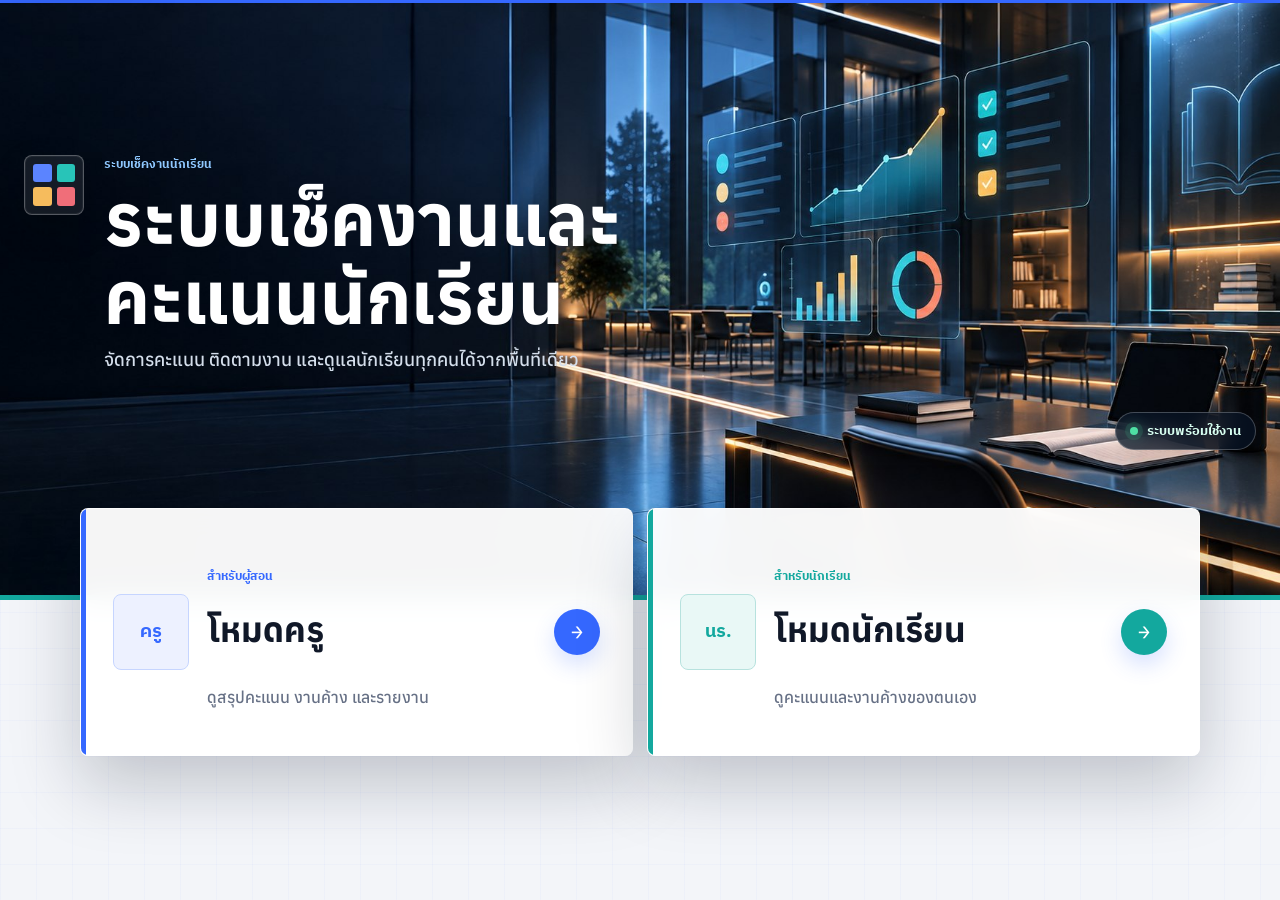
==== commit 01507313: "Launch premium classroom interface" ====
--- a/index.html
+++ b/index.html
@@ -3,7 +3,7 @@
   <head>
     <meta charset="UTF-8">
     <meta name="viewport" content="width=device-width, initial-scale=1">
-    <link rel="stylesheet" href="style.css">
+    <link rel="stylesheet" href="style.css?v=premium-ui-20260909">
     
   </head>
   <body>
@@ -41,6 +41,6 @@
   window.APP_STATIC_FRONTEND = true;
   window.APP_API_URL = 'https://script.google.com/a/%2A/macros/s/AKfycbwoXFhOOOz2-nSeI3jqxCpyNKcxEQ1h4R4tLColvHDJEI_Ap4RbEH0qJ7IOrJ1Vubbw/exec';
 </script>
-    <script src="script.js"></script>
+    <script src="script.js?v=premium-ui-20260909"></script>
   </body>
 </html>
--- a/style.css
+++ b/style.css
@@ -1,35 +1,36 @@
 @import url('https://fonts.googleapis.com/css2?family=Anuphan:wght@400;500;600;700&family=IBM+Plex+Sans+Thai:wght@400;500;600;700&family=JetBrains+Mono:wght@500;600;700&display=swap');
 
   :root {
-    --bg: #f4f7fb;
+    --bg: #f3f5f9;
     --surface: #ffffff;
-    --surface-strong: #172554;
     --surface-soft: #f8fafc;
-    --muted: #eef2f7;
-    --line: #d7dfeb;
-    --line-light: #e9eef5;
-    --text: #172033;
-    --muted-text: #667085;
-    --primary: #3157d5;
-    --primary-dark: #2445b8;
-    --accent: #0f9f93;
-    --cyan: #0891b2;
-    --danger: #dc3f4f;
-    --ok: #159b62;
-    --warn: #d98b13;
-    --input: #ffffff;
+    --surface-raised: #ffffff;
+    --ink: #101828;
+    --ink-soft: #344054;
+    --muted: #667085;
+    --line: #d9e0ea;
+    --line-soft: #e9edf3;
+    --navy: #071426;
+    --navy-raised: #0d213d;
+    --blue: #3568ff;
+    --blue-dark: #1f4ed8;
+    --teal: #13a89e;
+    --teal-dark: #087f78;
+    --amber: #f1ad3d;
+    --coral: #eb5a67;
+    --green: #159b62;
+    --red: #cf3f50;
+    --yellow: #d88a12;
     --font-display: "Anuphan", "IBM Plex Sans Thai", sans-serif;
     --font-body: "Anuphan", "IBM Plex Sans Thai", sans-serif;
     --font-label: "IBM Plex Sans Thai", "Anuphan", sans-serif;
     --font-number: "JetBrains Mono", monospace;
     --radius: 8px;
     --radius-sm: 6px;
-    --shadow-sm: 0 1px 2px rgba(23, 32, 51, 0.05), 0 5px 16px rgba(23, 32, 51, 0.05);
-    --shadow: 0 10px 30px rgba(23, 32, 51, 0.08);
-    --shadow-float: 0 18px 44px rgba(23, 32, 51, 0.13);
-    --ring: 0 0 0 4px rgba(49, 87, 213, 0.14);
-    --rule-thick: 1px solid var(--line);
-    --rule-ultra: 1px solid var(--line);
+    --shadow-sm: 0 1px 2px rgba(16, 24, 40, 0.05), 0 7px 20px rgba(16, 24, 40, 0.06);
+    --shadow-md: 0 18px 45px rgba(7, 20, 38, 0.12);
+    --shadow-lg: 0 28px 70px rgba(7, 20, 38, 0.22);
+    --ring: 0 0 0 4px rgba(53, 104, 255, 0.16);
   }
 
   * {
@@ -39,6 +40,8 @@
   html {
     min-height: 100%;
     background: var(--bg);
+    color-scheme: light;
+    scroll-behavior: smooth;
   }
 
   body {
@@ -46,36 +49,32 @@
     min-height: 100vh;
     margin: 0;
     overflow-x: hidden;
-    background: var(--bg);
-    color: var(--text);
+    background-color: var(--bg);
+    background-image:
+      linear-gradient(rgba(53, 104, 255, 0.028) 1px, transparent 1px),
+      linear-gradient(90deg, rgba(53, 104, 255, 0.028) 1px, transparent 1px);
+    background-size: 36px 36px;
+    color: var(--ink);
     font-family: var(--font-body);
     font-size: 16px;
     font-weight: 500;
     letter-spacing: 0;
-    line-height: 1.65;
-  }
-
-  body::before,
-  body::after {
+    line-height: 1.6;
+  }
+
+  body::before {
     position: fixed;
-    inset: 0;
-    z-index: 0;
+    inset: 0 0 auto;
+    z-index: 30;
+    height: 3px;
+    background: var(--blue);
+    content: "";
     pointer-events: none;
-    content: "";
-  }
-
-  body::before {
-    opacity: 0.018;
-    background-image:
-      repeating-linear-gradient(0deg, transparent, transparent 1px, #000 1px, #000 2px),
-      linear-gradient(#000000 1px, transparent 1px),
-      linear-gradient(90deg, #000000 1px, transparent 1px);
-    background-size: 100% 4px, 40px 40px, 40px 40px;
-  }
-
-  body::after {
-    opacity: 0.022;
-    background-image: url("data:image/svg+xml,%3Csvg viewBox='0 0 256 256' xmlns='http://www.w3.org/2000/svg'%3E%3Cfilter id='noise'%3E%3CfeTurbulence type='fractalNoise' baseFrequency='0.8' numOctaves='4' stitchTiles='stitch'/%3E%3C/filter%3E%3Crect width='100%25' height='100%25' filter='url(%23noise)'/%3E%3C/svg%3E");
+  }
+
+  ::selection {
+    background: rgba(53, 104, 255, 0.22);
+    color: var(--ink);
   }
 
   a {
@@ -90,102 +89,120 @@
     letter-spacing: 0;
   }
 
-  button {
-    min-height: 44px;
-    border: 2px solid var(--line);
-    border-radius: 0;
-    background: var(--surface-strong);
-    color: #ffffff;
-    padding: 0 18px;
-    cursor: pointer;
-    font-family: var(--font-label);
-    font-size: 13px;
-    font-weight: 700;
-    text-transform: none;
-    transition: background-color 80ms linear, color 80ms linear;
-  }
-
-  button:hover {
-    background: #ffffff;
-    color: #000000;
-  }
-
-  .button-outline {
-    background: #ffffff;
-    color: #000000;
-  }
-
-  .button-outline:hover {
-    background: #000000;
-    color: #ffffff;
-  }
-
-  .button-link {
+  button,
+  .button-link,
+  .scan-capture-button {
     min-height: 44px;
     display: inline-flex;
     align-items: center;
     justify-content: center;
-    border: 2px solid var(--line);
-    background: #ffffff;
-    color: #000000;
-    padding: 0 14px;
+    border: 1px solid var(--blue);
+    border-radius: var(--radius-sm);
+    background: var(--blue);
+    color: #ffffff;
+    padding: 0 16px;
+    box-shadow: 0 6px 16px rgba(53, 104, 255, 0.22);
+    cursor: pointer;
     font-family: var(--font-label);
-    font-size: 13px;
-    font-weight: 800;
+    font-size: 14px;
+    font-weight: 700;
+    line-height: 1.25;
     text-decoration: none;
-  }
-
-  .button-link:hover {
-    background: #000000;
+    transition:
+      transform 150ms ease,
+      box-shadow 150ms ease,
+      background-color 150ms ease,
+      border-color 150ms ease,
+      color 150ms ease;
+  }
+
+  button:hover,
+  .button-link:hover,
+  .scan-capture-button:hover {
+    border-color: var(--blue-dark);
+    background: var(--blue-dark);
     color: #ffffff;
-  }
-
-  button:focus-visible,
-  a:focus-visible {
-    outline: 3px solid #000000;
-    outline-offset: 3px;
+    box-shadow: 0 10px 22px rgba(53, 104, 255, 0.28);
+    transform: translateY(-1px);
+  }
+
+  button:active,
+  .button-link:active,
+  .scan-capture-button:active {
+    box-shadow: 0 3px 9px rgba(53, 104, 255, 0.18);
+    transform: translateY(1px);
   }
 
   button:disabled {
     cursor: wait;
-    opacity: 0.45;
+    opacity: 0.55;
+    transform: none;
+  }
+
+  .button-outline {
+    border-color: var(--line);
+    background: #ffffff;
+    color: var(--ink);
+    box-shadow: var(--shadow-sm);
+  }
+
+  .button-outline:hover {
+    border-color: #a9bbec;
+    background: #edf2ff;
+    color: var(--blue-dark);
+  }
+
+  button:focus-visible,
+  a:focus-visible,
+  input:focus-visible,
+  select:focus-visible,
+  textarea:focus-visible {
+    outline: 2px solid var(--blue);
+    outline-offset: 2px;
+    box-shadow: var(--ring);
   }
 
   input,
   select,
   textarea {
     width: 100%;
-    min-height: 44px;
-    border: 0;
-    border-bottom: 2px solid var(--line);
-    border-radius: 0;
-    background: var(--input);
-    color: var(--text);
-    padding: 10px 0 9px;
-    transition: border-width 80ms linear, background-color 80ms linear;
-  }
-
-  input::placeholder,
-  textarea::placeholder {
-    color: var(--muted-text);
-    font-style: italic;
+    min-height: 46px;
+    border: 1px solid var(--line);
+    border-radius: var(--radius-sm);
+    background: #ffffff;
+    color: var(--ink);
+    padding: 10px 12px;
+    box-shadow: inset 0 1px 2px rgba(16, 24, 40, 0.025);
+    transition: border-color 150ms ease, box-shadow 150ms ease, background-color 150ms ease;
+  }
+
+  input:hover,
+  select:hover,
+  textarea:hover {
+    border-color: #aebbd0;
   }
 
   input:focus,
   select:focus,
   textarea:focus {
-    border-bottom-width: 4px;
+    border-color: var(--blue);
+    background: #ffffff;
     outline: none;
+    box-shadow: var(--ring);
+  }
+
+  input::placeholder,
+  textarea::placeholder {
+    color: #98a2b3;
+    font-style: normal;
   }
 
   select {
-    border: 2px solid var(--line);
-    padding: 10px 12px;
-    background: #ffffff;
+    padding-right: 34px;
   }
 
   textarea {
-    min-height: 180px;
+    min-height: 160px;
     resize: vertical;
   }
 
@@ -197,69 +214,135 @@
 
   th,
   td {
-    border-bottom: 1px solid var(--line-light);
-    padding: 12px 10px;
+    border-bottom: 1px solid var(--line-soft);
+    padding: 13px 14px;
     text-align: left;
-    vertical-align: top;
+    vertical-align: middle;
   }
 
   th {
     position: sticky;
     top: 0;
+    z-index: 2;
+    border-bottom-color: var(--line);
+    background: #f6f8fb;
+    color: #475467;
+    font-family: var(--font-label);
+    font-size: 13px;
+    font-weight: 700;
+  }
+
+  tbody tr {
+    transition: background-color 120ms ease;
+  }
+
+  tbody tr:hover td {
+    background: #f4f7ff;
+  }
+
+  .skip-link {
+    position: fixed;
+    top: 10px;
+    left: 10px;
+    z-index: 100;
+    transform: translateY(-160%);
+    border-radius: var(--radius-sm);
+    background: var(--blue);
+    color: #ffffff;
+    padding: 10px 14px;
+    box-shadow: var(--shadow-md);
+    font-family: var(--font-label);
+    text-decoration: none;
+  }
+
+  .skip-link:focus {
+    transform: translateY(0);
+  }
+
+  .app-shell {
+    position: relative;
+    width: min(1240px, calc(100% - 48px));
+    margin: 0 auto;
+    padding: 0 0 72px;
+  }
+
+  .app-shell > * {
+    animation: enter-interface 420ms both;
+  }
+
+  .app-shell > *:nth-child(3) {
+    animation-delay: 60ms;
+  }
+
+  .app-shell > *:nth-child(4) {
+    animation-delay: 110ms;
+  }
+
+  .topbar {
+    position: relative;
+    left: 50%;
+    width: 100vw;
+    min-height: 224px;
+    display: grid;
+    grid-template-columns: minmax(0, 1fr) auto;
+    align-items: center;
+    gap: 26px;
+    margin: 0 0 32px;
+    padding: 42px max(24px, calc((100vw - 1240px) / 2));
+    transform: translateX(-50%);
+    overflow: hidden;
+    background-color: var(--navy);
+    background-image: url("https://ntchwsn.github.io/student-score-web/assets/smart-classroom-hero.jpg?v=20260908");
+    background-position: right center;
+    background-repeat: no-repeat;
+    background-size: auto 100%;
+    color: #ffffff;
+  }
+
+  .topbar::after {
+    position: absolute;
+    inset: auto 0 0;
+    height: 5px;
+    background: var(--teal);
+    content: "";
+  }
+
+  .topbar > * {
+    position: relative;
     z-index: 1;
-    border-bottom: 2px solid var(--line);
-    background: #ffffff;
-    color: var(--text);
+  }
+
+  .page-heading {
+    max-width: 770px;
+    min-width: 0;
+    padding-right: 32px;
+  }
+
+  .topbar h1,
+  .student-header h2 {
+    margin: 0;
+    color: #ffffff;
+    font-family: var(--font-display);
+    font-size: 42px;
+    font-weight: 700;
+    letter-spacing: 0;
+    line-height: 1.16;
+  }
+
+  .eyebrow,
+  .role-card-kicker {
+    margin: 0 0 7px;
+    color: #8fc8ff;
     font-family: var(--font-label);
     font-size: 12px;
     font-weight: 700;
   }
 
-  tr:hover td {
-    background: var(--muted);
-  }
-
-  .skip-link {
-    position: absolute;
-    top: 10px;
-    left: 10px;
-    z-index: 20;
-    transform: translateY(-160%);
-    border: 2px solid #000000;
-    background: #000000;
-    color: #ffffff;
-    padding: 10px 14px;
-    font-family: var(--font-label);
-    text-decoration: none;
-  }
-
-  .skip-link:focus {
-    transform: translateY(0);
-  }
-
-  .app-shell {
-    position: relative;
-    z-index: 1;
-    width: min(1180px, calc(100% - 48px));
-    margin: 0 auto;
-    padding: 34px 0 64px;
-  }
-
-  .role-shell {
-    min-height: 100vh;
-    display: grid;
-    align-content: center;
-    gap: 34px;
-  }
-
-  .topbar {
-    display: grid;
-    grid-template-columns: minmax(0, 1fr) auto;
-    align-items: end;
-    gap: 22px;
-    border-bottom: var(--rule-ultra);
-    padding: 0 0 24px;
-    margin-bottom: 26px;
+  .page-subtitle,
+  .hero-copy {
+    margin: 10px 0 0;
+    color: #cad5e5;
+    font-size: 16px;
   }
 
   .topbar-actions {
@@ -267,143 +350,308 @@
     flex-wrap: wrap;
     justify-content: flex-end;
     align-items: center;
-    gap: 10px;
-  }
-
-  .topbar-actions button {
-    min-height: 40px;
-  }
-
-  .topbar h1,
-  .student-header h2 {
+    gap: 9px;
+  }
+
+  .topbar-actions button,
+  .topbar-actions .text-link {
+    min-height: 42px;
+  }
+
+  .text-link {
+    display: inline-flex;
+    align-items: center;
+    justify-content: center;
+    min-height: 42px;
+    border: 1px solid rgba(255, 255, 255, 0.25);
+    border-radius: var(--radius-sm);
+    background: rgba(7, 20, 38, 0.72);
+    color: #ffffff;
+    padding: 0 14px;
+    box-shadow: 0 8px 22px rgba(0, 0, 0, 0.16);
+    font-family: var(--font-label);
+    font-size: 14px;
+    font-weight: 700;
+    text-decoration: none;
+    backdrop-filter: blur(10px);
+    transition: border-color 150ms ease, background-color 150ms ease, transform 150ms ease;
+  }
+
+  .text-link:hover {
+    border-color: rgba(255, 255, 255, 0.6);
+    background: rgba(13, 33, 61, 0.9);
+    transform: translateY(-1px);
+  }
+
+  .topbar-actions .button-outline {
+    border-color: rgba(255, 255, 255, 0.3);
+    background: rgba(255, 255, 255, 0.12);
+    color: #ffffff;
+    box-shadow: none;
+    backdrop-filter: blur(10px);
+  }
+
+  .topbar-actions .button-outline:hover {
+    border-color: #ffffff;
+    background: #ffffff;
+    color: var(--navy);
+  }
+
+  .role-shell {
+    width: 100%;
+    min-height: 100vh;
+    padding-bottom: 54px;
+  }
+
+  .role-shell .role-hero {
+    min-height: 600px;
+    align-items: center;
+    margin-bottom: 0;
+    padding-top: 80px;
+    padding-bottom: 150px;
+  }
+
+  .role-shell .topbar h1 {
+    max-width: 760px;
+    color: #ffffff;
+    font-size: 72px;
+    line-height: 1.08;
+    text-wrap: balance;
+  }
+
+  .brand-lockup {
+    display: grid;
+    grid-template-columns: 60px minmax(0, 1fr);
+    align-items: start;
+    gap: 20px;
+  }
+
+  .brand-mark {
+    display: grid;
+    grid-template-columns: repeat(2, 1fr);
+    gap: 5px;
+    width: 60px;
+    height: 60px;
+    padding: 8px;
+    border: 1px solid rgba(255, 255, 255, 0.28);
+    border-radius: var(--radius);
+    background: rgba(255, 255, 255, 0.08);
+    box-shadow: inset 0 0 0 1px rgba(255, 255, 255, 0.05), 0 15px 34px rgba(0, 0, 0, 0.2);
+    backdrop-filter: blur(10px);
+  }
+
+  .brand-mark i {
+    border-radius: 3px;
+    background: #5b84ff;
+  }
+
+  .brand-mark i:nth-child(2) {
+    background: #28c4b8;
+  }
+
+  .brand-mark i:nth-child(3) {
+    background: #f6bc5d;
+  }
+
+  .brand-mark i:nth-child(4) {
+    background: #f06e79;
+  }
+
+  .role-shell .eyebrow {
+    color: #8fc8ff;
+  }
+
+  .hero-copy {
+    max-width: 650px;
+    color: #d4deeb;
+    font-size: 18px;
+  }
+
+  .system-presence {
+    display: inline-flex;
+    align-items: center;
+    gap: 9px;
+    min-height: 38px;
+    align-self: end;
+    border: 1px solid rgba(255, 255, 255, 0.24);
+    border-radius: 999px;
+    background: rgba(7, 20, 38, 0.72);
+    color: #d8fff1;
+    padding: 0 14px;
+    font-family: var(--font-label);
+    font-size: 13px;
+    font-weight: 700;
+    white-space: nowrap;
+    backdrop-filter: blur(10px);
+  }
+
+  .system-presence i {
+    width: 8px;
+    height: 8px;
+    border-radius: 50%;
+    background: #4ee0a4;
+    box-shadow: 0 0 0 5px rgba(78, 224, 164, 0.12), 0 0 16px rgba(78, 224, 164, 0.7);
+    animation: pulse-presence 2s ease-in-out infinite;
+  }
+
+  .role-grid {
+    position: relative;
+    z-index: 3;
+    width: min(1120px, calc(100% - 48px));
+    display: grid;
+    grid-template-columns: repeat(2, minmax(0, 1fr));
+    gap: 14px;
+    margin: -92px auto 0;
+  }
+
+  .role-card {
+    --card-accent: var(--blue);
+    position: relative;
+    min-height: 248px;
+    display: grid;
+    grid-template-columns: 76px minmax(0, 1fr) 46px;
+    grid-template-rows: auto auto auto;
+    align-items: center;
+    gap: 10px 18px;
+    overflow: hidden;
+    border: 1px solid rgba(255, 255, 255, 0.7);
+    border-radius: var(--radius);
+    background: rgba(255, 255, 255, 0.96);
+    color: var(--ink);
+    padding: 32px;
+    box-shadow: var(--shadow-lg);
+    text-decoration: none;
+    backdrop-filter: blur(14px);
+    transition: transform 180ms ease, box-shadow 180ms ease, border-color 180ms ease;
+  }
+
+  .role-card[data-page="student"] {
+    --card-accent: var(--teal);
+  }
+
+  .role-card::before {
+    position: absolute;
+    inset: 0 auto 0 0;
+    width: 5px;
+    background: var(--card-accent);
+    content: "";
+  }
+
+  .role-card::after {
+    grid-column: 3;
+    grid-row: 1 / 4;
+    display: grid;
+    width: 46px;
+    height: 46px;
+    place-items: center;
+    border-radius: 50%;
+    background: var(--card-accent);
+    color: #ffffff;
+    box-shadow: 0 10px 22px rgba(53, 104, 255, 0.2);
+    content: "→";
+    font-family: var(--font-number);
+    font-size: 20px;
+    transition: transform 180ms ease, box-shadow 180ms ease;
+  }
+
+  .role-card:hover {
+    border-color: #bdd0ff;
+    box-shadow: 0 32px 76px rgba(7, 20, 38, 0.28);
+    transform: translateY(-6px);
+  }
+
+  .role-card:hover::after {
+    box-shadow: 0 13px 28px rgba(53, 104, 255, 0.32);
+    transform: translateX(4px);
+  }
+
+  .role-card-kicker {
+    grid-column: 2;
+    grid-row: 1;
+    align-self: end;
     margin: 0;
-    color: var(--text);
+    color: var(--card-accent);
+  }
+
+  .role-icon {
+    grid-column: 1;
+    grid-row: 1 / 4;
+    display: grid;
+    width: 76px;
+    height: 76px;
+    place-items: center;
+    border: 1px solid #c5d3f8;
+    border: 1px solid color-mix(in srgb, var(--card-accent) 28%, white);
+    border-radius: var(--radius);
+    background: #edf2ff;
+    background: color-mix(in srgb, var(--card-accent) 9%, white);
+    color: var(--card-accent);
+    font-family: var(--font-label);
+    font-size: 18px;
+    font-weight: 700;
+  }
+
+  .role-card[data-page="student"] .role-icon {
+    border-color: #b7e2de;
+    background: #e9f8f6;
+  }
+
+  .role-card strong {
+    grid-column: 2;
+    grid-row: 2;
     font-family: var(--font-display);
-    font-size: 52px;
-    font-weight: 900;
-    letter-spacing: 0;
-    line-height: 1.05;
-  }
-
-  .role-shell .topbar h1 {
-    max-width: 980px;
-    font-size: 84px;
-  }
-
-  .eyebrow {
-    margin: 0 0 8px;
-    color: var(--muted-text);
-    font-family: var(--font-label);
-    font-size: 12px;
-    font-weight: 700;
-  }
-
-  .text-link {
-    border-bottom: 2px solid transparent;
-    color: var(--text);
-    font-family: var(--font-label);
-    font-weight: 700;
-    text-decoration: none;
-  }
-
-  .text-link:hover {
-    border-bottom-color: #000000;
-  }
-
-  .role-grid {
-    display: grid;
-    grid-template-columns: repeat(2, minmax(0, 1fr));
-    gap: 0;
-    border-top: 2px solid var(--line);
-    border-left: 2px solid var(--line);
-  }
-
-  .role-card {
-    position: relative;
-    display: grid;
-    gap: 14px;
-    min-height: 240px;
-    border-right: 2px solid var(--line);
-    border-bottom: 2px solid var(--line);
-    background: #ffffff;
-    color: var(--text);
-    padding: 30px;
-    text-decoration: none;
-    transition: background-color 80ms linear, color 80ms linear;
-  }
-
-  .role-card:hover {
-    background: #000000;
-    color: #ffffff;
-  }
-
-  .role-card:hover::before {
-    background: #ffffff;
-  }
-
-  .role-card strong {
-    font-family: var(--font-display);
-    font-size: 40px;
-    font-weight: 900;
-    line-height: 1.05;
-  }
-
-  .role-card span:last-child {
-    max-width: 300px;
-    color: inherit;
-  }
-
-  .role-icon {
-    display: inline-grid;
-    width: 62px;
-    height: 62px;
-    place-items: center;
-    border: 2px solid currentColor;
-    background: transparent;
-    color: inherit;
-    font-family: var(--font-label);
-    font-weight: 800;
+    font-size: 34px;
+    font-weight: 700;
+    line-height: 1.18;
+  }
+
+  .role-card > span:last-child {
+    grid-column: 2;
+    grid-row: 3;
+    color: var(--muted);
   }
 
   .panel {
     position: relative;
+    overflow: hidden;
     border: 1px solid var(--line);
-    border-radius: 0;
-    background: #ffffff;
+    border-radius: var(--radius);
+    background: rgba(255, 255, 255, 0.97);
     padding: 22px;
-  }
-
-  .panel::before,
-  .role-card::before {
+    box-shadow: var(--shadow-sm);
+  }
+
+  .panel::before {
     position: absolute;
-    top: 0;
-    left: 0;
-    width: 44px;
-    height: 8px;
-    background: #000000;
+    inset: 0 auto 0 0;
+    width: 3px;
+    background: var(--blue);
     content: "";
-  }
-
-  .panel:hover {
-    outline: 1px solid #000000;
-    outline-offset: -3px;
   }
 
   .panel h2 {
     margin: 0 0 18px;
-    color: var(--text);
+    color: var(--ink);
     font-family: var(--font-display);
-    font-size: 26px;
-    font-weight: 900;
-    line-height: 1.15;
-  }
-
-  .panel label {
+    font-size: 24px;
+    font-weight: 700;
+    line-height: 1.25;
+  }
+
+  .panel h3 {
+    color: var(--ink);
+    font-family: var(--font-display);
+    font-size: 17px;
+    font-weight: 700;
+  }
+
+  .panel label,
+  .toolbar-row label {
     display: block;
-    margin: 11px 0 4px;
-    color: var(--text);
+    margin: 11px 0 5px;
+    color: #475467;
     font-family: var(--font-label);
-    font-size: 12px;
+    font-size: 13px;
     font-weight: 700;
   }
 
@@ -413,34 +661,223 @@
   .inline-form {
     display: flex;
     align-items: center;
+    gap: 10px;
+  }
+
+  .panel-head {
+    justify-content: space-between;
+    border-bottom: 1px solid var(--line-soft);
+    margin-bottom: 17px;
+    padding-bottom: 14px;
+  }
+
+  .panel-head h2 {
+    margin: 0;
+  }
+
+  .narrow {
+    width: min(620px, 100%);
+    margin: -66px 0 28px;
+    padding: 28px;
+    box-shadow: var(--shadow-lg);
+  }
+
+  .auth-panel-head {
+    display: flex;
+    align-items: center;
+    gap: 14px;
+    border-bottom: 1px solid var(--line-soft);
+    margin-bottom: 20px;
+    padding-bottom: 18px;
+  }
+
+  .auth-panel-head h2 {
+    margin: 0;
+    font-size: 27px;
+  }
+
+  .auth-panel-head .eyebrow {
+    margin-bottom: 2px;
+    color: var(--blue);
+  }
+
+  .auth-symbol {
+    display: grid;
+    flex: 0 0 52px;
+    width: 52px;
+    height: 52px;
+    place-items: center;
+    border-radius: var(--radius);
+    background: #eaf0ff;
+    color: var(--blue);
+    font-family: var(--font-label);
+    font-weight: 700;
+  }
+
+  .student-symbol {
+    background: #e7f8f6;
+    color: var(--teal-dark);
+  }
+
+  .auth-field {
+    display: grid;
+    gap: 6px;
+    margin-bottom: 14px;
+  }
+
+  .auth-field > label,
+  .auth-field-row label {
+    margin: 0;
+  }
+
+  .auth-field-row {
+    grid-template-columns: minmax(140px, 0.72fr) minmax(0, 1.28fr);
     gap: 12px;
   }
 
+  .auth-field-row > div {
+    display: grid;
+    gap: 6px;
+    min-width: 0;
+  }
+
+  .auth-actions {
+    display: grid;
+    grid-template-columns: minmax(0, 1fr) auto;
+    gap: 10px;
+    margin-top: 20px;
+  }
+
+  .auth-submit {
+    width: 100%;
+    margin-top: 6px;
+  }
+
+  .modal {
+    position: fixed;
+    inset: 0;
+    z-index: 50;
+    display: grid;
+    place-items: center;
+    padding: 18px;
+    background: rgba(7, 20, 38, 0.72);
+    backdrop-filter: blur(12px);
+  }
+
+  .modal-panel {
+    width: min(580px, 100%);
+    max-height: min(720px, calc(100vh - 36px));
+    overflow: auto;
+    box-shadow: var(--shadow-lg);
+  }
+
+  .modal-actions {
+    margin-top: 18px;
+  }
+
+  .workspace {
+    display: grid;
+    gap: 18px;
+  }
+
+  .split {
+    display: grid;
+    grid-template-columns: minmax(0, 1.35fr) minmax(300px, 0.85fr);
+    gap: 18px;
+  }
+
   .toolbar-row {
-    border: 2px solid var(--line);
-    background: #ffffff;
-    padding: 14px;
+    position: sticky;
+    top: 12px;
+    z-index: 10;
+    border: 1px solid var(--line);
+    border-radius: var(--radius);
+    background: rgba(255, 255, 255, 0.92);
+    padding: 11px 12px;
+    box-shadow: var(--shadow-md);
+    backdrop-filter: blur(14px);
+  }
+
+  .toolbar-row::before {
+    width: 9px;
+    height: 9px;
+    flex: 0 0 9px;
+    border-radius: 50%;
+    background: var(--teal);
+    box-shadow: 0 0 0 5px rgba(19, 168, 158, 0.11);
+    content: "";
+  }
+
+  .toolbar-row label {
+    min-width: max-content;
+    margin: 0;
+  }
+
+  .toolbar-row select {
+    min-width: 220px;
   }
 
   .teacher-view-nav {
+    width: fit-content;
     display: flex;
     flex-wrap: wrap;
-    gap: 10px;
+    gap: 4px;
+    border: 1px solid var(--line);
+    border-radius: var(--radius);
+    background: #e7ebf2;
+    padding: 4px;
+  }
+
+  .teacher-view-nav button {
+    min-width: 132px;
+    border-color: transparent;
+    background: transparent;
+    color: var(--muted);
+    box-shadow: none;
+  }
+
+  .teacher-view-nav button[aria-current="page"] {
+    border-color: #ffffff;
+    background: #ffffff;
+    color: var(--blue-dark);
+    box-shadow: var(--shadow-sm);
+  }
+
+  .teacher-view-nav button:hover {
+    border-color: transparent;
+    background: rgba(255, 255, 255, 0.64);
+    color: var(--blue-dark);
+    box-shadow: none;
+    transform: none;
   }
 
   .teacher-tools-menu {
     display: grid;
-    grid-template-columns: repeat(auto-fit, minmax(118px, 1fr));
-    gap: 8px;
-    border: 2px solid var(--line);
+    grid-template-columns: repeat(auto-fit, minmax(126px, 1fr));
+    gap: 7px;
+    border: 1px solid var(--line);
+    border-radius: var(--radius);
     background: #ffffff;
-    padding: 10px;
+    padding: 8px;
+    box-shadow: var(--shadow-sm);
   }
 
   .teacher-tools-menu button {
     width: 100%;
-    min-height: 46px;
+    min-height: 44px;
+    border-color: transparent;
+    background: var(--surface-soft);
+    color: #475467;
+    box-shadow: none;
     padding: 0 10px;
+  }
+
+  .teacher-tools-menu button:hover,
+  .teacher-tools-menu button[aria-current="page"] {
+    border-color: #bdd0ff;
+    background: #eaf0ff;
+    color: var(--blue-dark);
+    transform: none;
   }
 
   #teacher-app[data-teacher-view="score"] .teacher-tools-only,
@@ -452,141 +889,140 @@
     grid-template-columns: 1fr;
   }
 
-  .toolbar-row label {
-    min-width: max-content;
-    color: var(--text);
-    font-family: var(--font-label);
-    font-size: 12px;
-    font-weight: 700;
-  }
-
-  .panel-head {
-    justify-content: space-between;
-    border-bottom: 2px solid #000000;
-    padding-bottom: 12px;
-    margin-bottom: 16px;
-  }
-
-  .narrow {
-    width: min(560px, 100%);
-    margin-bottom: 20px;
-  }
-
-  .modal {
-    position: fixed;
-    inset: 0;
-    z-index: 10;
-    display: grid;
-    place-items: center;
-    padding: 18px;
-    background: rgba(255, 255, 255, 0.86);
-    backdrop-filter: blur(2px);
-  }
-
-  .modal-panel {
-    width: min(560px, 100%);
-    max-height: min(720px, calc(100vh - 36px));
-    overflow: auto;
-  }
-
-  .modal-actions {
-    margin-top: 18px;
-  }
-
-  .workspace {
-    display: grid;
-    gap: 20px;
-  }
-
-  .split {
-    display: grid;
-    grid-template-columns: minmax(0, 1.35fr) minmax(300px, 0.85fr);
-    gap: 20px;
-  }
-
   .metrics {
     display: grid;
     grid-template-columns: repeat(4, minmax(0, 1fr));
-    border-top: var(--rule-thick);
-    border-left: 1px solid var(--line);
+    gap: 10px;
   }
 
   .metric {
-    display: grid;
-    gap: 9px;
-    min-height: 108px;
-    border-right: 1px solid var(--line);
-    border-bottom: var(--rule-thick);
+    position: relative;
+    min-height: 106px;
+    display: grid;
+    gap: 7px;
+    overflow: hidden;
+    border: 1px solid var(--line);
+    border-radius: var(--radius);
     background: #ffffff;
     padding: 18px;
-  }
-
-  .metric:nth-child(even) {
-    background:
-      linear-gradient(rgba(0, 0, 0, 0.035) 1px, transparent 1px),
-      linear-gradient(90deg, rgba(0, 0, 0, 0.035) 1px, transparent 1px),
-      #ffffff;
-    background-size: 40px 40px;
+    box-shadow: var(--shadow-sm);
+  }
+
+  .metric::after {
+    position: absolute;
+    inset: 0 0 auto;
+    height: 3px;
+    background: var(--blue);
+    content: "";
+  }
+
+  .metric:nth-child(2)::after {
+    background: var(--teal);
+  }
+
+  .metric:nth-child(3)::after {
+    background: var(--amber);
+  }
+
+  .metric:nth-child(4)::after {
+    background: var(--coral);
   }
 
   .metric span {
-    color: var(--muted-text);
+    color: var(--muted);
     font-family: var(--font-label);
-    font-size: 12px;
-    font-weight: 700;
+    font-size: 13px;
+    font-weight: 600;
   }
 
   .metric strong {
-    color: var(--text);
-    font-family: var(--font-display);
-    font-size: 42px;
-    font-weight: 900;
+    color: var(--ink);
+    font-family: var(--font-number);
+    font-size: 36px;
+    font-weight: 700;
     line-height: 1;
   }
 
   .student-header {
+    position: relative;
+    min-height: 180px;
     display: grid;
     grid-template-columns: minmax(0, 1fr) auto;
-    align-items: end;
-    gap: 18px;
-    border: 4px solid #000000;
-    background: #000000;
+    align-items: center;
+    gap: 20px;
+    overflow: hidden;
+    border-radius: var(--radius);
+    background-color: var(--navy);
+    background-image:
+      linear-gradient(rgba(255, 255, 255, 0.055) 1px, transparent 1px),
+      linear-gradient(90deg, rgba(255, 255, 255, 0.055) 1px, transparent 1px);
+    background-size: 28px 28px;
     color: #ffffff;
-    padding: 22px;
+    padding: 28px;
+    box-shadow: var(--shadow-md);
+  }
+
+  .student-header::after {
+    position: absolute;
+    inset: 0 0 auto auto;
+    width: 120px;
+    height: 5px;
+    background: var(--teal);
+    content: "";
+  }
+
+  .student-header h2 {
+    font-size: 38px;
   }
 
   .student-header .eyebrow {
+    color: #8fc8ff;
+  }
+
+  .grade-badge {
+    display: grid;
+    min-width: 94px;
+    min-height: 94px;
+    place-items: center;
+    border: 1px solid rgba(255, 255, 255, 0.34);
+    border-radius: var(--radius);
+    background: rgba(255, 255, 255, 0.1);
     color: #ffffff;
-  }
-
-  .grade-badge {
-    display: grid;
-    min-width: 86px;
-    min-height: 86px;
-    place-items: center;
-    border: 2px solid #ffffff;
-    background: #ffffff;
-    color: #000000;
-    font-family: var(--font-display);
-    font-size: 38px;
-    font-weight: 900;
+    box-shadow: inset 0 0 0 1px rgba(255, 255, 255, 0.06);
+    font-family: var(--font-number);
+    font-size: 34px;
+    font-weight: 700;
+    backdrop-filter: blur(10px);
   }
 
   .table-wrap {
     max-height: 520px;
     overflow: auto;
     border: 1px solid var(--line);
+    border-radius: var(--radius-sm);
     background: #ffffff;
   }
 
   .list-block {
     display: grid;
-    gap: 0;
-    border-top: 1px solid var(--line);
+    gap: 8px;
+  }
+
+  .list-item {
+    border: 1px solid var(--line-soft);
+    border-radius: var(--radius-sm);
+    background: var(--surface-soft);
+    padding: 11px 12px;
+  }
+
+  .list-item strong {
+    display: block;
+    color: var(--ink);
+    font-weight: 700;
   }
 
   .score-workspace {
-    grid-template-columns: minmax(0, 1.5fr) minmax(270px, 0.58fr);
+    grid-template-columns: minmax(0, 1.62fr) minmax(280px, 0.56fr);
   }
 
   .setup-workspace {
@@ -603,21 +1039,20 @@
       minmax(190px, 0.9fr)
       auto;
     align-items: end;
-    gap: 12px;
-    border-bottom: 1px solid var(--line-light);
+    gap: 10px;
+    border-bottom: 1px solid var(--line-soft);
     margin-bottom: 14px;
-    padding-bottom: 14px;
+    padding: 3px 0 16px;
   }
 
   .score-toolbar-field {
-    display: grid;
-    gap: 4px;
     min-width: 0;
-  }
-
-  .score-toolbar-field-wide,
-  .score-toolbar-field-visibility {
-    min-width: 0;
+    display: grid;
+    gap: 5px;
+  }
+
+  .score-toolbar-field label {
+    margin: 0;
   }
 
   .score-toolbar input,
@@ -626,8 +1061,8 @@
   }
 
   .score-toolbar > button {
+    min-width: 124px;
     align-self: end;
-    min-width: 120px;
   }
 
   .scale-grid {
@@ -640,156 +1075,183 @@
     grid-column: 1 / -1;
   }
 
-  .score-toolbar label {
-    margin: 0 0 8px;
-  }
-
   .score-grid-wrap {
-    max-height: 430px;
+    max-height: 540px;
+  }
+
+  .score-grid-wrap th:first-child,
+  .score-grid-wrap td:first-child {
+    width: 72px;
+    color: var(--muted);
+    font-family: var(--font-number);
+    text-align: center;
+  }
+
+  .score-input-wrap {
+    min-height: 46px;
+    display: flex;
+    align-items: center;
+    flex-wrap: nowrap;
+    gap: 8px;
   }
 
   .score-input {
-    width: 112px;
-    min-width: 90px;
+    width: 104px;
+    min-width: 86px;
+    background: #f7f9ff;
+    font-family: var(--font-number);
+    font-size: 16px;
+    font-weight: 700;
     text-align: center;
   }
 
-  .score-input-wrap {
-    align-items: center;
-    display: flex;
-    flex-wrap: wrap;
-    gap: 8px;
-    min-height: 46px;
+  .score-input:focus {
+    background: #ffffff;
   }
 
   .score-save-status {
-    color: var(--muted-text);
-    font-size: 0.78rem;
-    font-weight: 800;
-    line-height: 1;
-    min-width: 76px;
+    min-width: 70px;
+    color: var(--muted);
+    font-family: var(--font-label);
+    font-size: 11px;
+    font-weight: 600;
+    line-height: 1.2;
   }
 
   .score-input-wrap[data-save-status="saving"] .score-save-status,
   .score-input-wrap[data-save-status="pending"] .score-save-status {
-    color: #000000;
+    color: var(--yellow);
   }
 
   .score-input-wrap[data-save-status="saved"] .score-save-status {
-    color: #3f3f3f;
+    color: var(--green);
+  }
+
+  .score-input-wrap[data-save-status="saved"] .score-save-status::before {
+    content: "✓ ";
   }
 
   .score-input-wrap[data-save-status="error"] .score-save-status {
-    background: #000000;
-    color: #ffffff;
+    border-radius: 4px;
+    background: #fff0f2;
+    color: var(--red);
     padding: 4px 6px;
   }
 
   .teacher-student-name-cell {
+    min-width: 0;
+    display: flex;
     align-items: center;
-    display: flex;
-    gap: 8px;
+    gap: 10px;
+  }
+
+  .student-full-name {
     min-width: 0;
-  }
-
-  .student-full-name {
     display: inline-block;
     flex: 1 1 auto;
-    font-weight: 900;
-    min-width: 0;
+    font-weight: 700;
   }
 
   .teacher-nickname-chip {
     display: inline-flex;
+    width: fit-content;
     align-items: center;
-    width: fit-content;
-    border: 2px solid #000000;
-    background: #f2f2f2;
-    color: #000000;
+    border: 1px solid #c5d3f8;
+    border-radius: 999px;
+    background: #edf2ff;
+    color: var(--blue-dark);
     margin-left: 8px;
-    padding: 2px 7px;
+    padding: 3px 9px;
     font-family: var(--font-label);
-    font-size: 0.75rem;
-    font-weight: 900;
+    font-size: 12px;
+    font-weight: 600;
     white-space: nowrap;
   }
 
   .nickname-field {
-    align-items: center;
     display: inline-grid;
     flex: 0 0 auto;
     grid-template-columns: 86px 16px;
+    align-items: center;
     gap: 4px;
     margin: 0;
   }
 
   .nickname-field span:first-child {
-    clip: rect(0 0 0 0);
-    clip-path: inset(50%);
+    position: absolute;
+    width: 1px;
     height: 1px;
     overflow: hidden;
-    position: absolute;
+    clip-path: inset(50%);
     white-space: nowrap;
-    width: 1px;
+  }
+
+  .student-nickname-input {
+    width: 86px;
+    min-height: 30px;
+    padding: 3px 7px;
+    font-size: 12px;
   }
 
   .nickname-save-status {
-    color: var(--muted-text);
+    min-width: 12px;
+    color: var(--muted);
     font-family: var(--font-label);
-    font-size: 0.68rem;
-    font-weight: 900;
+    font-size: 10px;
+    font-weight: 700;
     line-height: 1;
-    min-width: 12px;
     opacity: 0;
     text-align: center;
   }
 
-  .student-nickname-input {
-    min-height: 28px;
-    width: 86px;
-    border-width: 1px;
-    padding: 3px 6px;
-    font-family: var(--font-label);
-    font-size: 0.78rem;
-    font-weight: 800;
-  }
-
-  .nickname-field[data-save-status="saving"] .nickname-save-status {
-    color: #000000;
+  .nickname-field[data-save-status="saving"] .nickname-save-status,
+  .nickname-field[data-save-status="saved"] .nickname-save-status,
+  .nickname-field[data-save-status="error"] .nickname-save-status {
     opacity: 1;
   }
 
   .nickname-field[data-save-status="saved"] .nickname-save-status {
-    color: #167f3a;
-    opacity: 1;
+    color: var(--green);
   }
 
   .nickname-field[data-save-status="error"] .nickname-save-status {
-    background: #000000;
-    color: #ffffff;
-    opacity: 1;
-    padding: 3px 4px;
-  }
-
-  .scan-panel {
-    border-top: 4px solid #000000;
-    margin-top: 18px;
-    padding-top: 18px;
+    border-radius: 3px;
+    background: #fff0f2;
+    color: var(--red);
+    padding: 3px;
+  }
+
+  .scan-panel::before {
+    background: var(--teal);
   }
 
   .scan-camera {
-    display: grid;
-    min-height: 180px;
+    position: relative;
+    min-height: 220px;
+    display: grid;
     place-items: center;
-    border: 2px solid #000000;
-    background: #f7f7f7;
     overflow: hidden;
+    border: 1px dashed #95a7c1;
+    border-radius: var(--radius-sm);
+    background-color: #f3f8fb;
+    background-image:
+      linear-gradient(rgba(19, 168, 158, 0.065) 1px, transparent 1px),
+      linear-gradient(90deg, rgba(19, 168, 158, 0.065) 1px, transparent 1px);
+    background-size: 24px 24px;
+  }
+
+  .scan-camera::before {
+    color: #667990;
+    content: "AI CAMERA";
+    font-family: var(--font-number);
+    font-size: 12px;
+    font-weight: 700;
   }
 
   .scan-camera video {
     display: none;
     width: 100%;
-    max-height: 360px;
+    max-height: 380px;
     object-fit: cover;
     background: #000000;
   }
@@ -798,25 +1260,28 @@
     display: block;
   }
 
+  .scan-camera:has(video.active)::after {
+    position: absolute;
+    inset: 12% 6% auto;
+    height: 2px;
+    background: #43e0cf;
+    box-shadow: 0 0 15px rgba(67, 224, 207, 0.85);
+    content: "";
+    animation: camera-scan 2.4s ease-in-out infinite;
+  }
+
   .scan-capture-button {
-    display: inline-grid;
-    min-height: 44px;
-    align-items: center;
-    justify-content: center;
-    border: 2px solid var(--line);
-    background: #000000;
-    color: #ffffff;
-    padding: 0 18px;
-    cursor: pointer;
-    font-family: var(--font-label);
-    font-size: 13px;
-    font-weight: 700;
+    position: relative;
+    display: inline-flex;
+    border-color: var(--teal);
+    background: var(--teal);
+    box-shadow: 0 6px 16px rgba(19, 168, 158, 0.2);
     text-align: center;
   }
 
   .scan-capture-button:hover {
-    background: #ffffff;
-    color: #000000;
+    border-color: var(--teal-dark);
+    background: var(--teal-dark);
   }
 
   .scan-file-input {
@@ -837,30 +1302,34 @@
   .scan-result {
     display: grid;
     gap: 10px;
-    border: 2px solid #000000;
+    border: 1px solid var(--line);
+    border-radius: var(--radius-sm);
     background: #ffffff;
-    padding: 12px;
+    padding: 14px;
+    box-shadow: var(--shadow-sm);
   }
 
   .scan-result[data-status="ready"] {
-    border-left-width: 8px;
+    border-left: 4px solid var(--green);
   }
 
   .scan-result[data-status="review"] {
-    background: repeating-linear-gradient(45deg, #ffffff, #ffffff 12px, #f5f5f5 12px, #f5f5f5 24px);
-  }
-
-  .scan-result-head {
-    display: flex;
-    align-items: center;
-    justify-content: space-between;
-    gap: 10px;
-  }
-
+    border-left: 4px solid var(--yellow);
+    background: #fffaf0;
+  }
+
+  .scan-result-head,
   .scan-check {
     display: flex;
     align-items: center;
     gap: 8px;
+  }
+
+  .scan-result-head {
+    justify-content: space-between;
+  }
+
+  .scan-check {
     margin: 0;
   }
 
@@ -871,26 +1340,28 @@
 
   .scan-note {
     margin: 0;
-    color: var(--muted-text);
-    font-size: 0.9rem;
-    font-weight: 700;
+    color: var(--muted);
+    font-size: 14px;
   }
 
   .scan-alternatives {
     display: flex;
     flex-wrap: wrap;
-    gap: 8px;
+    gap: 7px;
   }
 
   .scan-alternatives span {
-    border: 1px solid #000000;
-    padding: 4px 8px;
-    font-size: 0.85rem;
-    font-weight: 800;
+    border: 1px solid #c5d3f8;
+    border-radius: 999px;
+    background: #edf2ff;
+    color: var(--blue-dark);
+    padding: 4px 9px;
+    font-size: 12px;
+    font-weight: 600;
   }
 
   .scan-result details {
-    border-top: 1px solid var(--line-light);
+    border-top: 1px solid var(--line-soft);
     padding-top: 8px;
   }
 
@@ -898,52 +1369,45 @@
     max-height: 160px;
     overflow: auto;
     white-space: pre-wrap;
-    font-family: var(--font-label);
-    font-size: 0.82rem;
+    font-family: var(--font-number);
+    font-size: 12px;
   }
 
   .student-import {
-    border-top: 3px solid #000000;
+    border-top: 1px solid var(--line);
     margin-top: 20px;
     padding-top: 18px;
   }
 
-  .student-import h3 {
-    font-size: 1.15rem;
-    margin: 0 0 14px;
-  }
-
   .import-preview {
+    max-height: 230px;
+    overflow: auto;
     margin-top: 14px;
-    max-height: 220px;
-    overflow: auto;
   }
 
   .import-preview table {
     min-width: 0;
   }
 
-  .import-preview th,
-  .import-preview td {
-    padding: 8px 10px;
-  }
-
   .account-list {
     display: grid;
     grid-template-columns: repeat(auto-fit, minmax(220px, 1fr));
-    gap: 10px;
+    gap: 12px;
     margin-top: 14px;
   }
 
-  .account-card {
-    border: 2px solid #000000;
+  .account-card,
+  .missing-detail-card {
+    border: 1px solid var(--line);
+    border-radius: var(--radius-sm);
     background: #ffffff;
-    padding: 12px;
+    padding: 14px;
+    box-shadow: var(--shadow-sm);
   }
 
   .account-card[data-status="inactive"] {
-    color: var(--muted-text);
-    background: #f5f5f5;
+    background: #f2f4f7;
+    color: var(--muted);
   }
 
   .account-card strong,
@@ -952,9 +1416,9 @@
   }
 
   .account-card span {
+    color: var(--muted);
     font-family: var(--font-label);
-    font-size: 0.78rem;
-    font-weight: 800;
+    font-size: 12px;
   }
 
   .usage-summary {
@@ -973,7 +1437,6 @@
 
   .usage-group h3 {
     margin: 0;
-    font-size: 1rem;
   }
 
   .usage-bar-row {
@@ -982,43 +1445,30 @@
     align-items: center;
     gap: 8px;
     font-family: var(--font-label);
-    font-size: 0.78rem;
-    font-weight: 800;
+    font-size: 12px;
   }
 
   .usage-bar {
-    height: 14px;
-    border: 1px solid #000000;
-    background: #ffffff;
+    height: 10px;
+    overflow: hidden;
+    border-radius: 999px;
+    background: #e6ebf3;
   }
 
   .usage-bar i {
     display: block;
     height: 100%;
-    background: #000000;
-  }
-
-  .list-item {
-    border-bottom: 1px solid var(--line);
-    background: #ffffff;
-    padding: 12px 0;
-  }
-
-  .list-item strong {
-    display: block;
-    color: var(--text);
-    font-weight: 800;
+    border-radius: inherit;
+    background: var(--blue);
   }
 
   .missing-detail-list {
     display: grid;
-    gap: 14px;
+    gap: 12px;
   }
 
   .missing-detail-card {
-    border: 2px solid #000000;
-    background: #ffffff;
-    padding: 14px;
+    border-left: 4px solid var(--amber);
   }
 
   .missing-detail-head {
@@ -1035,9 +1485,8 @@
 
   .missing-detail-head span,
   .note-save-status {
-    color: var(--muted-text);
+    color: var(--muted);
     font-size: 13px;
-    font-weight: 700;
   }
 
   .missing-detail-work {
@@ -1050,8 +1499,7 @@
   }
 
   .student-note-input {
-    min-height: 84px;
-    resize: vertical;
+    min-height: 90px;
   }
 
   .sgs-output {
@@ -1059,86 +1507,98 @@
     white-space: pre;
   }
 
+  .student-section-head {
+    display: flex;
+    align-items: center;
+    justify-content: space-between;
+    gap: 14px;
+    border-bottom: 1px solid var(--line-soft);
+    margin-bottom: 16px;
+    padding-bottom: 14px;
+  }
+
+  .student-section-head h2 {
+    margin: 0;
+    color: var(--ink);
+    font-family: var(--font-display);
+    font-size: 24px;
+    font-weight: 700;
+    line-height: 1.2;
+  }
+
+  .student-missing-panel {
+    border-color: #f0c4ca;
+    background: #fffafb;
+  }
+
+  .student-missing-panel::before {
+    background: var(--coral);
+  }
+
+  .student-missing-panel[data-empty="true"] {
+    border-color: #b8e1cf;
+    background: #fbfffd;
+  }
+
+  .student-missing-panel[data-empty="true"]::before {
+    background: var(--green);
+  }
+
+  .student-missing-pill,
   .student-status-badge {
     display: inline-flex;
     align-items: center;
     justify-content: center;
     min-width: 112px;
-    border: 3px solid #000000;
-    padding: 8px 10px;
-    color: #000000;
+    border: 1px solid transparent;
+    border-radius: 999px;
+    padding: 8px 12px;
     font-family: var(--font-label);
-    font-size: 0.95rem;
-    font-weight: 950;
+    font-size: 14px;
+    font-weight: 700;
     line-height: 1.15;
     text-align: center;
-    box-shadow: 4px 4px 0 #000000;
+  }
+
+  .student-missing-pill {
+    min-width: 88px;
+    border-color: #efaab3;
+    background: var(--red);
+    color: #ffffff;
+    box-shadow: 0 7px 16px rgba(207, 63, 80, 0.2);
+    white-space: nowrap;
+  }
+
+  .student-missing-panel[data-empty="true"] .student-missing-pill {
+    border-color: #9ad5bb;
+    background: var(--green);
+    color: #ffffff;
   }
 
   .student-status-badge[data-status="missing"] {
-    background: #ff3b30;
-    color: #ffffff;
+    border-color: #f0b9c0;
+    background: #ffecef;
+    color: #ad283b;
   }
 
   .student-status-badge[data-status="needs-revision"] {
-    background: #ffd43b;
-    color: #000000;
+    border-color: #efd190;
+    background: #fff4d9;
+    color: #875706;
   }
 
   .student-status-badge[data-status="passed"],
   .student-status-badge[data-status="recorded"],
   .student-status-badge[data-status="bonus"] {
-    background: #33d17a;
-    color: #000000;
+    border-color: #a7ddc5;
+    background: #e9f9f1;
+    color: #08734a;
   }
 
   .student-status-badge[data-status="bonus-empty"] {
-    background: #f2f2f2;
-    color: #000000;
-  }
-
-  .student-section-head {
-    display: flex;
-    align-items: end;
-    justify-content: space-between;
-    gap: 14px;
-    border-bottom: 2px solid #000000;
-    margin-bottom: 14px;
-    padding-bottom: 12px;
-  }
-
-  .student-section-head h2 {
-    margin: 0;
-    font-family: var(--font-display);
-    font-size: 28px;
-    font-weight: 900;
-    line-height: 1.12;
-  }
-
-  .student-missing-panel {
-    border-width: 3px;
-  }
-
-  .student-missing-pill {
-    display: inline-flex;
-    align-items: center;
-    justify-content: center;
-    min-width: 86px;
-    border: 3px solid #000000;
-    background: #ff3b30;
-    color: #ffffff;
-    padding: 8px 12px;
-    font-family: var(--font-label);
-    font-size: 16px;
-    font-weight: 950;
-    line-height: 1;
-    box-shadow: 4px 4px 0 #000000;
-    white-space: nowrap;
-  }
-
-  .student-missing-panel[data-empty="true"] .student-missing-pill {
-    background: #33d17a;
-    color: #000000;
+    border-color: var(--line);
+    background: #f2f4f7;
+    color: #5d6a7d;
   }
 
   .student-work-list,
@@ -1147,26 +1607,44 @@
     gap: 10px;
   }
 
-  .student-work-list-critical {
-    gap: 8px;
-  }
-
   .student-work-item,
   .student-work-card {
+    position: relative;
     display: grid;
     grid-template-columns: minmax(0, 1fr) auto;
     align-items: center;
     gap: 12px;
-    border: 2px solid #000000;
+    overflow: hidden;
+    border: 1px solid var(--line);
+    border-radius: var(--radius-sm);
     background: #ffffff;
-    padding: 12px;
+    padding: 14px 15px 14px 18px;
+    box-shadow: var(--shadow-sm);
+    transition: border-color 150ms ease, box-shadow 150ms ease, transform 150ms ease;
+  }
+
+  .student-work-item::before,
+  .student-work-card::before {
+    position: absolute;
+    inset: 0 auto 0 0;
+    width: 4px;
+    background: #98a6ba;
+    content: "";
+  }
+
+  .student-work-item:hover,
+  .student-work-card:hover {
+    border-color: #b7c4d8;
+    box-shadow: var(--shadow-md);
+    transform: translateY(-1px);
   }
 
   .student-work-item strong,
   .student-work-card strong {
     display: block;
+    color: var(--ink);
     font-size: 17px;
-    font-weight: 900;
+    font-weight: 700;
     line-height: 1.25;
   }
 
@@ -1174,91 +1652,171 @@
     display: flex;
     flex-wrap: wrap;
     gap: 6px 10px;
-    color: var(--muted-text);
+    color: var(--muted);
     font-family: var(--font-label);
     font-size: 12px;
-    font-weight: 700;
   }
 
   .student-work-card[data-status="missing"],
   .student-work-item[data-status="missing"] {
-    background: #fff0f0;
+    border-color: #f1c0c6;
+    background: #fff7f8;
+  }
+
+  .student-work-card[data-status="missing"]::before,
+  .student-work-item[data-status="missing"]::before {
+    background: var(--red);
   }
 
   .student-work-card[data-status="needs-revision"] {
-    background: #fff7d6;
+    border-color: #efd6a2;
+    background: #fffbf2;
+  }
+
+  .student-work-card[data-status="needs-revision"]::before {
+    background: var(--yellow);
   }
 
   .student-work-card[data-status="passed"],
   .student-work-card[data-status="recorded"],
   .student-work-card[data-status="bonus"] {
-    background: #edfff5;
+    border-color: #b8e1cf;
+    background: #f6fdf9;
+  }
+
+  .student-work-card[data-status="passed"]::before,
+  .student-work-card[data-status="recorded"]::before,
+  .student-work-card[data-status="bonus"]::before {
+    background: var(--green);
   }
 
   .student-work-card[data-status="bonus-empty"] {
-    background: #f7f7f7;
+    background: #f7f9fc;
   }
 
   .student-empty-state {
-    border: 2px solid #000000;
-    background: #edfff5;
-    padding: 14px;
-    font-weight: 900;
+    border: 1px solid #b8e1cf;
+    border-radius: var(--radius-sm);
+    background: #eefbf5;
+    color: #08734a;
+    padding: 16px;
+    font-weight: 700;
   }
 
   .note-text,
   .message {
-    color: var(--muted-text);
+    color: var(--muted);
+  }
+
+  .message:not(:empty) {
+    border-left: 3px solid var(--blue);
+    border-radius: 0 var(--radius-sm) var(--radius-sm) 0;
+    background: #edf2ff;
+    color: #274699;
+    padding: 9px 11px;
   }
 
   .notice {
-    border: 3px solid #000000;
-    background: #ffffff;
-    color: #000000;
-    padding: 14px;
-    font-weight: 700;
-  }
-
-  .status-ok,
+    border: 1px solid #efd6a2;
+    border-left: 4px solid var(--amber);
+    border-radius: var(--radius-sm);
+    background: #fffaf0;
+    color: #704a0a;
+    padding: 13px 15px;
+    box-shadow: var(--shadow-sm);
+    font-weight: 600;
+  }
+
+  .status-ok {
+    color: var(--green);
+    font-weight: 700;
+  }
+
   .status-missing {
-    color: var(--text);
-    font-weight: 800;
+    color: var(--red);
+    font-weight: 700;
   }
 
   .hidden {
     display: none !important;
   }
 
-  @media (prefers-reduced-motion: reduce) {
-    *,
-    *::before,
-    *::after {
-      transition: none !important;
-    }
-  }
-
-  @media (min-width: 1100px) {
-    .role-shell .topbar::after {
-      display: block;
-      width: 34px;
-      height: 34px;
-      align-self: center;
-      border: 4px solid #000000;
-      content: "";
+  @keyframes enter-interface {
+    from {
+      opacity: 0;
+    }
+    to {
+      opacity: 1;
+    }
+  }
+
+  @keyframes pulse-presence {
+    0%, 100% {
+      box-shadow: 0 0 0 4px rgba(78, 224, 164, 0.12), 0 0 12px rgba(78, 224, 164, 0.5);
+    }
+    50% {
+      box-shadow: 0 0 0 7px rgba(78, 224, 164, 0.05), 0 0 20px rgba(78, 224, 164, 0.78);
+    }
+  }
+
+  @keyframes camera-scan {
+    0%, 100% {
+      top: 12%;
+      opacity: 0.5;
+    }
+    50% {
+      top: 86%;
+      opacity: 1;
     }
   }
 
   @media (max-width: 1100px) {
     .score-toolbar {
-      grid-template-columns: repeat(4, minmax(0, 1fr));
-    }
-
-    .score-toolbar label {
-      align-self: center;
+      grid-template-columns: repeat(3, minmax(0, 1fr));
+    }
+
+    .score-toolbar > button {
+      min-width: 0;
     }
   }
 
   @media (max-width: 900px) {
+    .app-shell {
+      width: min(100% - 28px, 760px);
+    }
+
+    .topbar {
+      min-height: 210px;
+      grid-template-columns: 1fr;
+      align-items: end;
+      gap: 16px;
+      padding-left: max(14px, calc((100vw - 760px) / 2));
+      padding-right: max(14px, calc((100vw - 760px) / 2));
+      background-position: 65% center;
+    }
+
+    .topbar h1 {
+      font-size: 36px;
+    }
+
+    .page-heading {
+      padding-right: 0;
+    }
+
+    .topbar-actions {
+      justify-content: flex-start;
+    }
+
+    .role-shell .role-hero {
+      min-height: 570px;
+      padding-bottom: 142px;
+      background-position: 58% center;
+    }
+
+    .role-shell .topbar h1 {
+      font-size: 50px;
+    }
+
     .role-grid,
     .split,
     .metrics,
@@ -1268,69 +1826,31 @@
       grid-template-columns: 1fr;
     }
 
-    .topbar,
+    .role-grid {
+      width: min(100% - 28px, 720px);
+    }
+
+    .role-card {
+      min-height: 190px;
+    }
+
     .toolbar-row,
     .inline-form,
-    .button-row,
-    .student-header,
+    .button-row {
+      align-items: stretch;
+      flex-direction: column;
+    }
+
+    .toolbar-row::before {
+      display: none;
+    }
+
+    .toolbar-row select {
+      min-width: 0;
+    }
+
     .score-toolbar {
-      align-items: stretch;
-      grid-template-columns: 1fr;
-      flex-direction: column;
-    }
-
-    .topbar-actions {
-      justify-content: flex-start;
-    }
-
-    .score-toolbar {
-      display: grid;
-    }
-
-    .teacher-page .teacher-tools-menu {
       grid-template-columns: repeat(2, minmax(0, 1fr));
-    }
-
-    .teacher-page .usage-bar-row {
-      grid-template-columns: 82px minmax(0, 1fr) 32px;
-      font-size: 10px;
-    }
-
-    .app-shell {
-      width: min(100% - 18px, 1180px);
-      padding-top: 18px;
-    }
-
-    .topbar {
-      border-bottom-width: 4px;
-      margin-bottom: 18px;
-      padding-bottom: 18px;
-    }
-
-    .topbar h1,
-    .student-header h2 {
-      font-size: 32px;
-      line-height: 1.18;
-    }
-
-    .role-shell .topbar h1 {
-      font-size: 44px;
-    }
-
-    .panel {
-      padding: 16px;
-    }
-
-    .panel h2 {
-      font-size: 22px;
-    }
-
-    .metric strong {
-      font-size: 34px;
-    }
-
-    .table-wrap {
-      max-height: 64vh;
     }
 
     .table-wrap table {
@@ -1344,98 +1864,177 @@
   }
 
   @media (max-width: 720px) {
+    body {
+      font-size: 15px;
+      background-size: 28px 28px;
+    }
+
+    .app-shell,
     .teacher-page .app-shell {
       width: 100%;
-      padding: 12px 8px 28px;
-    }
-
+      padding: 0 10px 34px;
+    }
+
+    .topbar,
     .teacher-page .topbar {
-      grid-template-columns: 1fr;
-      gap: 8px;
-      margin-bottom: 12px;
-      padding-bottom: 12px;
-    }
-
+      left: calc(50% - 5px);
+      min-height: 218px;
+      gap: 11px;
+      margin-bottom: 20px;
+      padding: 32px 16px 28px;
+      background-position: 68% center;
+    }
+
+    .topbar h1,
     .teacher-page .topbar h1 {
-      font-size: clamp(28px, 9vw, 38px);
-    }
-
-    .teacher-page .toolbar-row {
-      position: sticky;
-      top: 0;
-      z-index: 8;
-      border: 2px solid #000000;
-      background: #ffffff;
-      padding: 10px;
-    }
-
-    .teacher-page .teacher-view-nav {
+      font-size: 29px;
+      line-height: 1.22;
+    }
+
+    .page-subtitle {
+      font-size: 14px;
+    }
+
+    .topbar-actions {
       display: grid;
       grid-template-columns: repeat(2, minmax(0, 1fr));
-      gap: 8px;
-      border: 2px solid #000000;
-      background: #ffffff;
-      padding: 8px;
-      margin: 10px 0;
+    }
+
+    .topbar-actions > :only-child {
+      grid-column: 1 / -1;
+      width: fit-content;
+    }
+
+    .role-shell {
+      padding-bottom: 30px;
+    }
+
+    .role-shell .role-hero {
+      left: 50%;
+      min-height: 530px;
+      margin-bottom: 0;
+      padding: 58px 16px 138px;
+      background-position: 61% center;
+    }
+
+    .role-shell .topbar h1 {
+      font-size: 40px;
+      line-height: 1.12;
+    }
+
+    .brand-lockup {
+      grid-template-columns: 44px minmax(0, 1fr);
+      gap: 12px;
+    }
+
+    .brand-mark {
+      width: 44px;
+      height: 44px;
+      padding: 6px;
+    }
+
+    .hero-copy {
+      font-size: 15px;
+    }
+
+    .system-presence {
+      width: fit-content;
+      align-self: start;
+    }
+
+    .role-grid {
+      width: calc(100% - 20px);
+      gap: 10px;
+      margin-top: -102px;
+    }
+
+    .role-card {
+      grid-template-columns: 58px minmax(0, 1fr) 36px;
+      min-height: 158px;
+      gap: 7px 12px;
+      padding: 21px 16px;
+    }
+
+    .role-card strong {
+      font-size: 27px;
+    }
+
+    .role-icon {
+      width: 58px;
+      height: 58px;
+      font-size: 15px;
+    }
+
+    .role-card::after {
+      width: 36px;
+      height: 36px;
+    }
+
+    .panel,
+    .narrow {
+      padding: 16px;
+    }
+
+    .narrow {
+      width: 100%;
+      margin: -48px 0 20px;
+    }
+
+    .panel h2,
+    .auth-panel-head h2 {
+      font-size: 21px;
+    }
+
+    .auth-symbol {
+      flex-basis: 46px;
+      width: 46px;
+      height: 46px;
+    }
+
+    .auth-field-row,
+    .auth-actions {
+      grid-template-columns: 1fr;
+    }
+
+    .teacher-page .toolbar-row {
+      top: 5px;
+      z-index: 12;
+      border-radius: var(--radius);
+      padding: 9px;
+    }
+
+    .teacher-page .teacher-view-nav {
+      width: 100%;
+      display: grid;
+      grid-template-columns: repeat(2, minmax(0, 1fr));
     }
 
     .teacher-page .teacher-view-nav button,
     .teacher-page .teacher-tools-menu button {
-      min-height: 52px;
-      padding: 0 8px;
-      font-size: 12px;
-      line-height: 1.25;
+      min-height: 48px;
+      font-size: 13px;
     }
 
     .teacher-page .teacher-tools-menu {
       grid-template-columns: repeat(2, minmax(0, 1fr));
-      gap: 8px;
-      padding: 8px;
-      margin-bottom: 10px;
-    }
-
-    .teacher-page #legacy-tools,
-    .teacher-page #tenant-tools {
-      display: grid;
-    }
-
-    .teacher-page .score-workspace,
-    .teacher-page .score-workspace > .panel {
-      display: block;
-    }
-
-    .teacher-page .panel {
-      border-width: 2px;
-      padding: 12px;
-    }
-
-    .teacher-page .panel-head {
-      grid-template-columns: 1fr;
-      align-items: stretch;
+      padding: 6px;
     }
 
     .teacher-page .score-toolbar {
       grid-template-columns: 1fr;
-      gap: 8px;
-      margin-bottom: 10px;
-      padding-bottom: 10px;
-    }
-
-    .teacher-page .score-toolbar label {
-      margin-bottom: 0;
     }
 
     .teacher-page #assignment-max-input,
     .teacher-page #assignment-visibility,
     .teacher-page #assignment-select {
-      min-height: 52px;
-      font-size: 17px;
+      min-height: 50px;
+      font-size: 16px;
     }
 
     .teacher-page .score-grid-wrap {
       max-height: none;
+      overflow: visible;
       border: 0;
-      overflow: visible;
     }
 
     .teacher-page .score-grid-wrap table,
@@ -1452,17 +2051,20 @@
 
     .teacher-page #score-entry-body {
       display: grid;
-      gap: 10px;
+      gap: 8px;
     }
 
     .teacher-page #score-entry-body tr {
       display: grid;
-      grid-template-columns: 44px minmax(0, 1fr) 108px;
+      grid-template-columns: 40px minmax(0, 1fr) 104px;
+      align-items: center;
       gap: 8px;
-      align-items: center;
-      border: 2px solid #000000;
+      border: 1px solid var(--line);
+      border-left: 4px solid var(--blue);
+      border-radius: var(--radius-sm);
       background: #ffffff;
       padding: 10px;
+      box-shadow: var(--shadow-sm);
     }
 
     .teacher-page #score-entry-body td {
@@ -1475,26 +2077,23 @@
     }
 
     .teacher-page #score-entry-body td:first-child {
-      font-family: var(--font-label);
-      font-size: 18px;
-      font-weight: 900;
+      font-family: var(--font-number);
+      font-size: 16px;
       text-align: center;
     }
 
     .teacher-page .score-input-wrap {
       justify-content: flex-end;
+      flex-wrap: wrap;
       gap: 4px;
     }
 
     .teacher-page .score-input {
       width: 100%;
       min-width: 0;
-      min-height: 54px;
-      border: 2px solid #000000;
-      padding: 8px;
-      font-size: 22px;
-      font-weight: 900;
-      text-align: center;
+      min-height: 52px;
+      background: #f7f9ff;
+      font-size: 20px;
     }
 
     .teacher-page .score-save-status {
@@ -1505,7 +2104,6 @@
     }
 
     .teacher-page .teacher-student-name-cell {
-      align-items: center;
       gap: 5px;
     }
 
@@ -1521,20 +2119,8 @@
       font-size: 11px;
     }
 
-    .teacher-page .nickname-save-status {
-      min-width: 10px;
-      font-size: 10px;
-    }
-
-    .teacher-page .teacher-nickname-chip {
-      margin: 4px 0 0;
-      white-space: normal;
-    }
-
     .teacher-page .scan-panel {
       display: block !important;
-      margin-top: 14px;
-      padding-top: 14px;
     }
 
     #teacher-app[data-teacher-view="tools"] .scan-panel {
@@ -1547,10 +2133,6 @@
 
     .teacher-page .scan-camera {
       min-height: 240px;
-    }
-
-    .teacher-page .scan-camera video {
-      max-height: 420px;
     }
 
     .teacher-page .scan-panel .button-row,
@@ -1561,7 +2143,7 @@
 
     .teacher-page .scan-capture-button {
       width: 100%;
-      min-height: 56px;
+      min-height: 54px;
       font-size: 15px;
     }
 
@@ -1569,24 +2151,33 @@
       display: none !important;
     }
 
-    .teacher-page .scan-result {
-      padding: 10px;
-    }
-
     .student-header {
       grid-template-columns: 1fr;
+      min-height: 0;
       align-items: stretch;
-      padding: 16px;
+      padding: 20px;
     }
 
     .student-header h2 {
-      font-size: clamp(28px, 9vw, 38px);
-      line-height: 1.18;
+      font-size: 29px;
     }
 
     .grade-badge {
       width: 100%;
-      min-height: 64px;
+      min-height: 62px;
+      font-size: 28px;
+    }
+
+    .metrics {
+      grid-template-columns: 1fr;
+    }
+
+    .metric {
+      min-height: 88px;
+      padding: 15px;
+    }
+
+    .metric strong {
       font-size: 30px;
     }
 
@@ -1607,1637 +2198,8 @@
       min-width: 0;
     }
 
-    .student-work-card strong,
-    .student-work-item strong {
-      font-size: 18px;
-    }
-
-    .student-work-meta {
-      font-size: 13px;
-    }
-  }
-  /* Modern classroom interface */
-  html {
-    background: var(--bg);
-    color-scheme: light;
-    scroll-behavior: smooth;
-  }
-
-  body {
-    background: var(--bg);
-    color: var(--text);
-    font-family: var(--font-body);
-    font-size: 16px;
-    font-weight: 500;
-    line-height: 1.6;
-  }
-
-  body::before {
-    opacity: 1;
-    background-image:
-      linear-gradient(rgba(49, 87, 213, 0.035) 1px, transparent 1px),
-      linear-gradient(90deg, rgba(49, 87, 213, 0.035) 1px, transparent 1px);
-    background-size: 32px 32px;
-    -webkit-mask-image: linear-gradient(to bottom, #000 0, transparent 68%);
-    mask-image: linear-gradient(to bottom, #000 0, transparent 68%);
-  }
-
-  body::after {
-    inset: 0 0 auto;
-    height: 4px;
-    opacity: 1;
-    background: var(--primary);
-  }
-
-  ::selection {
-    background: rgba(49, 87, 213, 0.2);
-    color: var(--text);
-  }
-
-  a {
-    color: var(--primary);
-  }
-
-  button,
-  input,
-  select,
-  textarea {
-    font-family: var(--font-body);
-  }
-
-  button,
-  .button-link,
-  .scan-capture-button {
-    min-height: 44px;
-    border: 1px solid var(--primary);
-    border-radius: var(--radius-sm);
-    background: var(--primary);
-    color: #ffffff;
-    padding: 0 16px;
-    box-shadow: 0 4px 12px rgba(49, 87, 213, 0.18);
-    font-family: var(--font-label);
-    font-size: 14px;
-    font-weight: 700;
-    line-height: 1.25;
-    text-decoration: none;
-    transition: transform 150ms ease, box-shadow 150ms ease, background-color 150ms ease, border-color 150ms ease, color 150ms ease;
-  }
-
-  button:hover,
-  .button-link:hover,
-  .scan-capture-button:hover {
-    border-color: var(--primary-dark);
-    background: var(--primary-dark);
-    color: #ffffff;
-    box-shadow: 0 7px 18px rgba(49, 87, 213, 0.24);
-    transform: translateY(-1px);
-  }
-
-  button:active,
-  .button-link:active,
-  .scan-capture-button:active {
-    box-shadow: 0 2px 7px rgba(49, 87, 213, 0.16);
-    transform: translateY(1px);
-  }
-
-  .button-outline {
-    border-color: var(--line);
-    background: #ffffff;
-    color: var(--text);
-    box-shadow: var(--shadow-sm);
-  }
-
-  .button-outline:hover {
-    border-color: var(--primary);
-    background: #eef3ff;
-    color: var(--primary-dark);
-  }
-
-  button:focus-visible,
-  a:focus-visible,
-  input:focus-visible,
-  select:focus-visible,
-  textarea:focus-visible {
-    outline: 2px solid var(--primary);
-    outline-offset: 2px;
-    box-shadow: var(--ring);
-  }
-
-  button:disabled {
-    opacity: 0.55;
-    transform: none;
-  }
-
-  input,
-  select,
-  textarea {
-    min-height: 46px;
-    border: 1px solid var(--line);
-    border-radius: var(--radius-sm);
-    background: var(--input);
-    color: var(--text);
-    padding: 10px 12px;
-    box-shadow: inset 0 1px 2px rgba(23, 32, 51, 0.025);
-    transition: border-color 150ms ease, box-shadow 150ms ease, background-color 150ms ease;
-  }
-
-  input:hover,
-  select:hover,
-  textarea:hover {
-    border-color: #aebbd0;
-  }
-
-  input:focus,
-  select:focus,
-  textarea:focus {
-    border-color: var(--primary);
-    border-bottom-width: 1px;
-    background: #ffffff;
-    outline: none;
-    box-shadow: var(--ring);
-  }
-
-  input::placeholder,
-  textarea::placeholder {
-    color: #98a2b3;
-    font-style: normal;
-  }
-
-  select {
-    background-color: #ffffff;
-    padding-right: 34px;
-  }
-
-  table {
-    font-size: 14px;
-  }
-
-  th,
-  td {
-    border-bottom: 1px solid var(--line-light);
-    padding: 13px 14px;
-    vertical-align: middle;
-  }
-
-  th {
-    border-bottom: 1px solid var(--line);
-    background: #f7f9fc;
-    color: #46536a;
-    font-family: var(--font-label);
-    font-size: 13px;
-    font-weight: 700;
-  }
-
-  tbody tr {
-    transition: background-color 120ms ease;
-  }
-
-  tr:hover td {
-    background: #f5f8ff;
-  }
-
-  .skip-link {
-    border: 0;
-    border-radius: var(--radius-sm);
-    background: var(--primary);
-    box-shadow: var(--shadow);
-  }
-
-  .app-shell {
-    width: min(1240px, calc(100% - 48px));
-    padding: 40px 0 72px;
-  }
-
-  .app-shell > * {
-    animation: interface-enter 420ms both;
-  }
-
-  .app-shell > *:nth-child(3) {
-    animation-delay: 70ms;
-  }
-
-  .app-shell > *:nth-child(4) {
-    animation-delay: 120ms;
-  }
-
-  .role-shell {
-    min-height: 100vh;
-    align-content: center;
-    gap: 24px;
-  }
-
-  .topbar {
-    align-items: center;
-    gap: 24px;
-    border: 0;
-    margin-bottom: 24px;
-    padding: 0;
-  }
-
-  .page-heading {
-    min-width: 0;
-  }
-
-  .topbar h1,
-  .student-header h2 {
-    color: var(--text);
-    font-family: var(--font-display);
-    font-size: 46px;
-    font-weight: 700;
-    line-height: 1.15;
-  }
-
-  .role-shell .topbar h1 {
-    max-width: 800px;
-    font-size: 62px;
-    line-height: 1.13;
-  }
-
-  .page-subtitle,
-  .hero-copy {
-    margin: 10px 0 0;
-    color: var(--muted-text);
-    font-size: 16px;
-    font-weight: 500;
-  }
-
-  .hero-copy {
-    max-width: 620px;
-    font-size: 18px;
-  }
-
-  .eyebrow,
-  .role-card-kicker {
-    margin: 0 0 7px;
-    color: var(--primary);
-    font-family: var(--font-label);
-    font-size: 12px;
-    font-weight: 700;
-  }
-
-  .brand-lockup {
-    display: grid;
-    grid-template-columns: 54px minmax(0, 1fr);
-    align-items: start;
-    gap: 18px;
-  }
-
-  .brand-mark {
-    display: grid;
-    grid-template-columns: repeat(2, 1fr);
-    gap: 5px;
-    width: 54px;
-    height: 54px;
-    padding: 7px;
-    border: 1px solid #9fb0ea;
-    border-radius: var(--radius);
-    background: #ffffff;
-    box-shadow: var(--shadow-sm);
-  }
-
-  .brand-mark i {
-    border-radius: 3px;
-    background: var(--primary);
-  }
-
-  .brand-mark i:nth-child(2) {
-    background: var(--accent);
-  }
-
-  .brand-mark i:nth-child(3) {
-    background: #f4b740;
-  }
-
-  .brand-mark i:nth-child(4) {
-    background: #e05b65;
-  }
-
-  .system-presence {
-    display: inline-flex;
-    align-items: center;
-    gap: 8px;
-    min-height: 36px;
-    border: 1px solid #b9e6d3;
-    border-radius: 999px;
-    background: #effbf5;
-    color: #08764a;
-    padding: 0 13px;
-    font-family: var(--font-label);
-    font-size: 13px;
-    font-weight: 700;
-    white-space: nowrap;
-  }
-
-  .system-presence i {
-    width: 8px;
-    height: 8px;
-    border-radius: 50%;
-    background: var(--ok);
-    box-shadow: 0 0 0 5px rgba(21, 155, 98, 0.1);
-    animation: presence-pulse 2.2s ease-in-out infinite;
-  }
-
-  .topbar-actions {
-    gap: 8px;
-  }
-
-  .text-link {
-    min-height: 42px;
-    display: inline-flex;
-    align-items: center;
-    border: 1px solid var(--line);
-    border-radius: var(--radius-sm);
-    background: rgba(255, 255, 255, 0.82);
-    color: var(--text);
-    padding: 0 14px;
-    box-shadow: var(--shadow-sm);
-    font-size: 14px;
-    text-decoration: none;
-    transition: border-color 150ms ease, color 150ms ease, transform 150ms ease;
-  }
-
-  .text-link:hover {
-    border-bottom-color: var(--primary);
-    border-color: var(--primary);
-    color: var(--primary);
-    transform: translateY(-1px);
-  }
-
-  .role-grid {
-    gap: 16px;
-    border: 0;
-  }
-
-  .role-card {
-    display: grid;
-    grid-template-columns: auto minmax(0, 1fr) auto;
-    grid-template-rows: auto auto auto;
-    align-items: center;
-    gap: 10px 18px;
-    min-height: 236px;
-    overflow: hidden;
-    border: 1px solid var(--line);
-    border-radius: var(--radius);
-    background: rgba(255, 255, 255, 0.94);
-    color: var(--text);
-    padding: 30px;
-    box-shadow: var(--shadow);
-    transition: transform 180ms ease, box-shadow 180ms ease, border-color 180ms ease;
-  }
-
-  .role-card::before {
-    top: 0;
-    left: 0;
-    width: 100%;
-    height: 5px;
-    background: var(--primary);
-  }
-
-  .role-card::after {
-    grid-column: 3;
-    grid-row: 1 / 4;
-    display: grid;
-    width: 44px;
-    height: 44px;
-    place-items: center;
-    border: 1px solid #cbd6f7;
-    border-radius: 50%;
-    background: #eef3ff;
-    color: var(--primary);
-    content: "→";
-    font-family: var(--font-number);
-    font-size: 20px;
-    transition: transform 180ms ease, background-color 180ms ease, color 180ms ease;
-  }
-
-  .role-card[data-page="student"]::before {
-    background: var(--accent);
-  }
-
-  .role-card[data-page="student"]::after {
-    border-color: #bce3df;
-    background: #eefaf8;
-    color: #087f76;
-  }
-
-  .role-card:hover {
-    border-color: #b8c7ef;
-    background: #ffffff;
-    color: var(--text);
-    box-shadow: var(--shadow-float);
-    transform: translateY(-4px);
-  }
-
-  .role-card:hover::before {
-    background: var(--primary);
-  }
-
-  .role-card[data-page="student"]:hover::before {
-    background: var(--accent);
-  }
-
-  .role-card:hover::after {
-    background: var(--primary);
-    color: #ffffff;
-    transform: translateX(3px);
-  }
-
-  .role-card[data-page="student"]:hover::after {
-    background: var(--accent);
-  }
-
-  .role-card-kicker {
-    grid-column: 2;
-    grid-row: 1;
-    align-self: end;
-    margin: 0;
-  }
-
-  .role-card[data-page="student"] .role-card-kicker {
-    color: #087f76;
-  }
-
-  .role-card strong {
-    grid-column: 2;
-    grid-row: 2;
-    font-family: var(--font-display);
-    font-size: 34px;
-    font-weight: 700;
-    line-height: 1.2;
-  }
-
-  .role-card > span:last-child {
-    grid-column: 2;
-    grid-row: 3;
-    max-width: none;
-    color: var(--muted-text);
-  }
-
-  .role-icon {
-    grid-column: 1;
-    grid-row: 1 / 4;
-    width: 72px;
-    height: 72px;
-    border: 0;
-    border-radius: var(--radius);
-    background: #eaf0ff;
-    color: var(--primary);
-    box-shadow: inset 0 0 0 1px #c8d4f7;
-    font-family: var(--font-label);
-    font-size: 18px;
-    font-weight: 700;
-  }
-
-  .role-card[data-page="student"] .role-icon {
-    background: #e9f9f6;
-    color: #087f76;
-    box-shadow: inset 0 0 0 1px #bae2dd;
-  }
-
-  .panel {
-    overflow: hidden;
-    border: 1px solid var(--line);
-    border-radius: var(--radius);
-    background: rgba(255, 255, 255, 0.96);
-    padding: 22px;
-    box-shadow: var(--shadow-sm);
-  }
-
-  .panel::before {
-    top: 0;
-    left: 0;
-    width: 4px;
-    height: 100%;
-    background: var(--primary);
-  }
-
-  .panel:hover {
-    outline: 0;
-  }
-
-  .panel h2 {
-    color: var(--text);
-    font-family: var(--font-display);
-    font-size: 24px;
-    font-weight: 700;
-    line-height: 1.25;
-  }
-
-  .panel label,
-  .toolbar-row label {
-    color: #46536a;
-    font-family: var(--font-label);
-    font-size: 13px;
-    font-weight: 700;
-  }
-
-  .panel-head {
-    border-bottom: 1px solid var(--line-light);
-    margin-bottom: 18px;
-    padding-bottom: 14px;
-  }
-
-  .panel-head h2 {
-    margin: 0;
-  }
-
-  .narrow {
-    width: min(620px, 100%);
-    padding: 28px;
-    box-shadow: var(--shadow);
-  }
-
-  .auth-panel-head {
-    display: flex;
-    align-items: center;
-    gap: 14px;
-    border-bottom: 1px solid var(--line-light);
-    margin-bottom: 20px;
-    padding-bottom: 18px;
-  }
-
-  .auth-panel-head h2 {
-    margin: 0;
-    font-size: 26px;
-  }
-
-  .auth-panel-head .eyebrow {
-    margin-bottom: 2px;
-  }
-
-  .auth-symbol {
-    display: grid;
-    flex: 0 0 50px;
-    width: 50px;
-    height: 50px;
-    place-items: center;
-    border-radius: var(--radius);
-    background: #eaf0ff;
-    color: var(--primary);
-    font-family: var(--font-label);
-    font-weight: 700;
-  }
-
-  .student-symbol {
-    background: #e9f9f6;
-    color: #087f76;
-  }
-
-  .auth-field {
-    display: grid;
-    gap: 6px;
-    margin-bottom: 14px;
-  }
-
-  .auth-field-row {
-    grid-template-columns: minmax(140px, 0.72fr) minmax(0, 1.28fr);
-    gap: 12px;
-  }
-
-  .auth-field-row > div {
-    display: grid;
-    gap: 6px;
-    min-width: 0;
-  }
-
-  .auth-field label,
-  .auth-field-row label {
-    margin: 0;
-  }
-
-  .auth-actions {
-    display: grid;
-    grid-template-columns: minmax(0, 1fr) auto;
-    gap: 10px;
-    margin-top: 20px;
-  }
-
-  .auth-submit {
-    width: 100%;
-    margin-top: 6px;
-  }
-
-  .modal {
-    background: rgba(19, 32, 61, 0.42);
-    backdrop-filter: blur(8px);
-  }
-
-  .modal-panel {
-    box-shadow: var(--shadow-float);
-  }
-
-  .workspace {
-    gap: 18px;
-  }
-
-  .split {
-    gap: 18px;
-  }
-
-  .toolbar-row {
-    position: relative;
-    border: 1px solid var(--line);
-    border-radius: var(--radius);
-    background: rgba(255, 255, 255, 0.94);
-    padding: 12px;
-    box-shadow: var(--shadow-sm);
-  }
-
-  .toolbar-row::before {
-    width: 8px;
-    height: 8px;
-    flex: 0 0 8px;
-    border-radius: 50%;
-    background: var(--accent);
-    box-shadow: 0 0 0 5px rgba(15, 159, 147, 0.1);
-    content: "";
-  }
-
-  .toolbar-row select {
-    min-width: 210px;
-  }
-
-  .teacher-view-nav {
-    width: fit-content;
-    gap: 4px;
-    border: 1px solid var(--line);
-    border-radius: var(--radius);
-    background: #e9eef5;
-    padding: 4px;
-  }
-
-  .teacher-view-nav button {
-    min-width: 128px;
-    border-color: transparent;
-    background: transparent;
-    color: var(--muted-text);
-    box-shadow: none;
-  }
-
-  .teacher-view-nav button:not(.button-outline),
-  #teacher-app[data-teacher-view="tools"] #teacher-tools-view-button {
-    background: #ffffff;
-    color: var(--primary);
-    box-shadow: var(--shadow-sm);
-  }
-
-  #teacher-app[data-teacher-view="tools"] #teacher-score-view-button {
-    background: transparent;
-    color: var(--muted-text);
-    box-shadow: none;
-  }
-
-  .teacher-tools-menu {
-    grid-template-columns: repeat(auto-fit, minmax(126px, 1fr));
-    gap: 7px;
-    border: 1px solid var(--line);
-    border-radius: var(--radius);
-    background: #ffffff;
-    padding: 8px;
-    box-shadow: var(--shadow-sm);
-  }
-
-  .teacher-tools-menu button {
-    min-height: 44px;
-    border-color: transparent;
-    background: var(--surface-soft);
-    color: #46536a;
-    box-shadow: none;
-  }
-
-  .teacher-tools-menu button:hover,
-  .teacher-tools-menu button[aria-current="page"] {
-    border-color: #c8d4f7;
-    background: #eaf0ff;
-    color: var(--primary);
-    transform: none;
-  }
-
-  .metrics {
-    gap: 10px;
-    border: 0;
-  }
-
-  .metric {
-    position: relative;
-    gap: 7px;
-    min-height: 104px;
-    overflow: hidden;
-    border: 1px solid var(--line);
-    border-radius: var(--radius);
-    background: #ffffff;
-    padding: 18px;
-    box-shadow: var(--shadow-sm);
-  }
-
-  .metric::after {
-    position: absolute;
-    inset: 0 0 auto;
-    height: 3px;
-    background: var(--primary);
-    content: "";
-  }
-
-  .metric:nth-child(2)::after {
-    background: var(--accent);
-  }
-
-  .metric:nth-child(3)::after {
-    background: #d98b13;
-  }
-
-  .metric:nth-child(4)::after {
-    background: var(--danger);
-  }
-
-  .metric:nth-child(even) {
-    background: #ffffff;
-  }
-
-  .metric span {
-    color: var(--muted-text);
-    font-size: 13px;
-    font-weight: 600;
-  }
-
-  .metric strong {
-    color: var(--text);
-    font-family: var(--font-number);
-    font-size: 36px;
-    font-weight: 700;
-  }
-
-  .student-header {
-    position: relative;
-    overflow: hidden;
-    align-items: center;
-    border: 0;
-    border-radius: var(--radius);
-    background-color: #172554;
-    background-image:
-      linear-gradient(rgba(255, 255, 255, 0.055) 1px, transparent 1px),
-      linear-gradient(90deg, rgba(255, 255, 255, 0.055) 1px, transparent 1px);
-    background-size: 28px 28px;
-    color: #ffffff;
-    padding: 26px;
-    box-shadow: 0 16px 36px rgba(23, 37, 84, 0.22);
-  }
-
-  .student-header::after {
-    position: absolute;
-    top: 0;
-    right: 0;
-    width: 92px;
-    height: 6px;
-    background: var(--accent);
-    content: "";
-  }
-
-  .student-header h2 {
-    color: #ffffff;
-    font-size: 38px;
-  }
-
-  .student-header .eyebrow {
-    color: #a8d8ff;
-  }
-
-  .grade-badge {
-    min-width: 92px;
-    min-height: 92px;
-    border: 1px solid rgba(255, 255, 255, 0.32);
-    border-radius: var(--radius);
-    background: rgba(255, 255, 255, 0.12);
-    color: #ffffff;
-    box-shadow: inset 0 0 0 1px rgba(255, 255, 255, 0.08);
-    font-family: var(--font-number);
-    font-size: 34px;
-    backdrop-filter: blur(8px);
-  }
-
-  .table-wrap {
-    border: 1px solid var(--line);
-    border-radius: var(--radius-sm);
-    background: #ffffff;
-  }
-
-  .list-block {
-    gap: 8px;
-    border-top: 0;
-  }
-
-  .list-item {
-    border: 1px solid var(--line-light);
-    border-radius: var(--radius-sm);
-    background: var(--surface-soft);
-    padding: 11px 12px;
-  }
-
-  .list-item strong {
-    color: var(--text);
-  }
-
-  .score-workspace {
-    grid-template-columns: minmax(0, 1.62fr) minmax(280px, 0.56fr);
-  }
-
-  .score-toolbar {
-    gap: 10px;
-    border-bottom: 1px solid var(--line-light);
-    margin-bottom: 14px;
-    padding: 4px 0 16px;
-  }
-
-  .score-toolbar label {
-    margin: 0 0 4px;
-  }
-
-  .score-grid-wrap {
-    max-height: 520px;
-  }
-
-  .score-grid-wrap td:first-child,
-  .score-grid-wrap th:first-child {
-    width: 72px;
-    color: var(--muted-text);
-    font-family: var(--font-number);
-    text-align: center;
-  }
-
-  .score-input {
-    width: 104px;
-    min-width: 86px;
-    border: 1px solid #bfcbe0;
-    background: #f9fbff;
-    font-family: var(--font-number);
-    font-size: 16px;
-    font-weight: 700;
-    text-align: center;
-  }
-
-  .score-input:focus {
-    background: #ffffff;
-  }
-
-  .score-input-wrap {
-    flex-wrap: nowrap;
-  }
-
-  .score-save-status {
-    min-width: 70px;
-    color: var(--muted-text);
-    font-family: var(--font-label);
-    font-size: 11px;
-    font-weight: 600;
-  }
-
-  .score-input-wrap[data-save-status="saving"] .score-save-status,
-  .score-input-wrap[data-save-status="pending"] .score-save-status {
-    color: var(--warn);
-  }
-
-  .score-input-wrap[data-save-status="saved"] .score-save-status {
-    color: var(--ok);
-  }
-
-  .score-input-wrap[data-save-status="saved"] .score-save-status::before {
-    content: "✓ ";
-  }
-
-  .score-input-wrap[data-save-status="error"] .score-save-status {
-    border-radius: 4px;
-    background: #fff0f1;
-    color: var(--danger);
-    padding: 4px 6px;
-  }
-
-  .teacher-student-name-cell {
-    gap: 10px;
-  }
-
-  .student-full-name {
-    font-weight: 700;
-  }
-
-  .teacher-nickname-chip {
-    border: 1px solid #cbd6f7;
-    border-radius: 999px;
-    background: #eef3ff;
-    color: var(--primary-dark);
-    padding: 3px 9px;
-    font-family: var(--font-label);
-    font-weight: 600;
-  }
-
-  .student-nickname-input {
-    border: 1px solid var(--line);
-    border-radius: 5px;
-    background: #ffffff;
-  }
-
-  .nickname-field[data-save-status="saved"] .nickname-save-status {
-    color: var(--ok);
-  }
-
-  .nickname-field[data-save-status="error"] .nickname-save-status {
-    border-radius: 3px;
-    background: #fff0f1;
-    color: var(--danger);
-  }
-
-  .scan-panel {
-    border-top: 0;
-    margin-top: 0;
-    padding-top: 22px;
-  }
-
-  .scan-panel::before {
-    background: var(--accent);
-  }
-
-  .scan-camera {
-    position: relative;
-    min-height: 210px;
-    border: 1px dashed #9fb1cb;
-    border-radius: var(--radius-sm);
-    background-color: #f4f8fb;
-    background-image:
-      linear-gradient(rgba(8, 145, 178, 0.055) 1px, transparent 1px),
-      linear-gradient(90deg, rgba(8, 145, 178, 0.055) 1px, transparent 1px);
-    background-size: 24px 24px;
-  }
-
-  .scan-camera::before {
-    color: #738299;
-    content: "AI CAMERA";
-    font-family: var(--font-number);
-    font-size: 12px;
-    font-weight: 700;
-  }
-
-  .scan-camera:has(video.active)::after {
-    position: absolute;
-    inset: 10% 6% auto;
-    height: 2px;
-    background: var(--accent);
-    box-shadow: 0 0 12px rgba(15, 159, 147, 0.7);
-    content: "";
-    animation: camera-scan 2.4s ease-in-out infinite;
-  }
-
-  .scan-camera video {
-    border-radius: var(--radius-sm);
-  }
-
-  .scan-capture-button {
-    display: inline-grid;
-    border-color: var(--accent);
-    background: var(--accent);
-    box-shadow: 0 4px 12px rgba(15, 159, 147, 0.18);
-  }
-
-  .scan-capture-button:hover {
-    border-color: #087f76;
-    background: #087f76;
-  }
-
-  .scan-result {
-    border: 1px solid var(--line);
-    border-radius: var(--radius-sm);
-    background: #ffffff;
-    padding: 14px;
-    box-shadow: var(--shadow-sm);
-  }
-
-  .scan-result[data-status="ready"] {
-    border-left: 4px solid var(--ok);
-  }
-
-  .scan-result[data-status="review"] {
-    border-left: 4px solid var(--warn);
-    background: #fffaf0;
-  }
-
-  .scan-alternatives span {
-    border: 1px solid #cbd6f7;
-    border-radius: 999px;
-    background: #eef3ff;
-    color: var(--primary-dark);
-  }
-
-  .student-import {
-    border-top: 1px solid var(--line);
-  }
-
-  .account-list {
-    gap: 12px;
-  }
-
-  .account-card,
-  .missing-detail-card {
-    border: 1px solid var(--line);
-    border-radius: var(--radius-sm);
-    background: #ffffff;
-    padding: 14px;
-    box-shadow: var(--shadow-sm);
-  }
-
-  .account-card[data-status="inactive"] {
-    background: #f2f4f7;
-  }
-
-  .usage-bar-row {
-    font-family: var(--font-label);
-  }
-
-  .usage-bar {
-    height: 10px;
-    overflow: hidden;
-    border: 0;
-    border-radius: 999px;
-    background: #e9eef5;
-  }
-
-  .usage-bar i {
-    border-radius: inherit;
-    background: var(--primary);
-  }
-
-  .missing-detail-list {
-    gap: 12px;
-  }
-
-  .missing-detail-card {
-    border-left: 4px solid var(--warn);
-  }
-
-  .student-note-input {
-    min-height: 90px;
-  }
-
-  .student-status-badge {
-    min-width: 112px;
-    border: 1px solid transparent;
-    border-radius: 999px;
-    padding: 8px 12px;
-    box-shadow: none;
-    font-family: var(--font-label);
-    font-size: 14px;
-    font-weight: 700;
-  }
-
-  .student-status-badge[data-status="missing"] {
-    border-color: #f3b5bc;
-    background: #ffebed;
-    color: #b42336;
-  }
-
-  .student-status-badge[data-status="needs-revision"] {
-    border-color: #f1d18e;
-    background: #fff4d8;
-    color: #8b5a08;
-  }
-
-  .student-status-badge[data-status="passed"],
-  .student-status-badge[data-status="recorded"],
-  .student-status-badge[data-status="bonus"] {
-    border-color: #a9dfc8;
-    background: #e9f9f1;
-    color: #08764a;
-  }
-
-  .student-status-badge[data-status="bonus-empty"] {
-    border-color: var(--line);
-    background: #f2f4f7;
-    color: #5d6a7d;
-  }
-
-  .student-section-head {
-    align-items: center;
-    border-bottom: 1px solid var(--line-light);
-    margin-bottom: 16px;
-    padding-bottom: 14px;
-  }
-
-  .student-section-head h2 {
-    color: var(--text);
-    font-family: var(--font-display);
-    font-size: 24px;
-    font-weight: 700;
-  }
-
-  .student-missing-panel {
-    border: 1px solid #f1c2c7;
-    background: #fffafb;
-  }
-
-  .student-missing-panel::before {
-    background: var(--danger);
-  }
-
-  .student-missing-panel[data-empty="true"] {
-    border-color: #b9e6d3;
-    background: #fbfffd;
-  }
-
-  .student-missing-panel[data-empty="true"]::before {
-    background: var(--ok);
-  }
-
-  .student-missing-pill {
-    min-width: 88px;
-    border: 1px solid #efacb4;
-    border-radius: 999px;
-    background: var(--danger);
-    color: #ffffff;
-    padding: 8px 13px;
-    box-shadow: 0 4px 12px rgba(220, 63, 79, 0.18);
-    font-family: var(--font-label);
-    font-size: 14px;
-    font-weight: 700;
-  }
-
-  .student-missing-panel[data-empty="true"] .student-missing-pill {
-    border-color: #9edbc0;
-    background: var(--ok);
-    color: #ffffff;
-    box-shadow: 0 4px 12px rgba(21, 155, 98, 0.16);
-  }
-
-  .student-work-list,
-  .student-work-cards {
-    gap: 10px;
-  }
-
-  .student-work-item,
-  .student-work-card {
-    position: relative;
-    overflow: hidden;
-    border: 1px solid var(--line);
-    border-radius: var(--radius-sm);
-    background: #ffffff;
-    padding: 14px 15px 14px 18px;
-    box-shadow: var(--shadow-sm);
-    transition: border-color 150ms ease, box-shadow 150ms ease, transform 150ms ease;
-  }
-
-  .student-work-item::before,
-  .student-work-card::before {
-    position: absolute;
-    inset: 0 auto 0 0;
-    width: 4px;
-    background: #9aa8bc;
-    content: "";
-  }
-
-  .student-work-item:hover,
-  .student-work-card:hover {
-    border-color: #bcc9dd;
-    box-shadow: var(--shadow);
-    transform: translateY(-1px);
-  }
-
-  .student-work-item strong,
-  .student-work-card strong {
-    color: var(--text);
-    font-size: 17px;
-    font-weight: 700;
-  }
-
-  .student-work-meta {
-    color: var(--muted-text);
-    font-family: var(--font-label);
-    font-size: 12px;
-    font-weight: 500;
-  }
-
-  .student-work-card[data-status="missing"],
-  .student-work-item[data-status="missing"] {
-    border-color: #f2c4c9;
-    background: #fff7f8;
-  }
-
-  .student-work-card[data-status="missing"]::before,
-  .student-work-item[data-status="missing"]::before {
-    background: var(--danger);
-  }
-
-  .student-work-card[data-status="needs-revision"] {
-    border-color: #f0d7a4;
-    background: #fffbf2;
-  }
-
-  .student-work-card[data-status="needs-revision"]::before {
-    background: var(--warn);
-  }
-
-  .student-work-card[data-status="passed"],
-  .student-work-card[data-status="recorded"],
-  .student-work-card[data-status="bonus"] {
-    border-color: #b9e3d1;
-    background: #f6fdf9;
-  }
-
-  .student-work-card[data-status="passed"]::before,
-  .student-work-card[data-status="recorded"]::before,
-  .student-work-card[data-status="bonus"]::before {
-    background: var(--ok);
-  }
-
-  .student-work-card[data-status="bonus-empty"] {
-    background: #f7f9fc;
-  }
-
-  .student-empty-state {
-    border: 1px solid #b9e3d1;
-    border-radius: var(--radius-sm);
-    background: #effbf5;
-    color: #08764a;
-    padding: 16px;
-    font-weight: 700;
-  }
-
-  .note-text,
-  .message {
-    color: var(--muted-text);
-  }
-
-  .message:not(:empty) {
-    border-left: 3px solid var(--primary);
-    border-radius: 0 var(--radius-sm) var(--radius-sm) 0;
-    background: #eef3ff;
-    color: #29469f;
-    padding: 9px 11px;
-  }
-
-  .notice {
-    border: 1px solid #f0d7a4;
-    border-left: 4px solid var(--warn);
-    border-radius: var(--radius-sm);
-    background: #fffaf0;
-    color: #744c0a;
-    padding: 13px 15px;
-    box-shadow: var(--shadow-sm);
-  }
-
-  .status-ok {
-    color: var(--ok);
-  }
-
-  .status-missing {
-    color: var(--danger);
-  }
-
-  @keyframes interface-enter {
-    from {
-      opacity: 0;
-      transform: translateY(8px);
-    }
-    to {
-      opacity: 1;
-      transform: translateY(0);
-    }
-  }
-
-  @keyframes presence-pulse {
-    0%, 100% {
-      box-shadow: 0 0 0 4px rgba(21, 155, 98, 0.1);
-    }
-    50% {
-      box-shadow: 0 0 0 7px rgba(21, 155, 98, 0.04);
-    }
-  }
-
-  @keyframes camera-scan {
-    0%, 100% {
-      top: 12%;
-      opacity: 0.45;
-    }
-    50% {
-      top: 86%;
-      opacity: 1;
-    }
-  }
-
-  @media (min-width: 1100px) {
-    .role-shell .topbar::after {
+    .student-page #student-work-card-list + .table-wrap {
       display: none;
-    }
-  }
-
-  @media (max-width: 1100px) {
-    .score-toolbar {
-      grid-template-columns: repeat(3, minmax(0, 1fr));
-    }
-
-    .score-toolbar > button {
-      min-width: 0;
-    }
-  }
-
-  @media (max-width: 900px) {
-    .app-shell {
-      width: min(100% - 28px, 760px);
-      padding-top: 26px;
-    }
-
-    .topbar,
-    .toolbar-row,
-    .inline-form,
-    .button-row,
-    .student-header,
-    .score-toolbar {
-      align-items: stretch;
-    }
-
-    .topbar {
-      grid-template-columns: 1fr;
-      gap: 14px;
-    }
-
-    .topbar h1,
-    .student-header h2 {
-      font-size: 36px;
-    }
-
-    .role-shell .topbar h1 {
-      font-size: 48px;
-    }
-
-    .role-grid,
-    .split,
-    .metrics,
-    .scale-grid,
-    .score-workspace,
-    .setup-workspace {
-      grid-template-columns: 1fr;
-    }
-
-    .role-card {
-      min-height: 190px;
-    }
-
-    .toolbar-row::before {
-      display: none;
-    }
-
-    .toolbar-row select {
-      min-width: 0;
-    }
-
-    .score-toolbar {
-      grid-template-columns: repeat(2, minmax(0, 1fr));
-    }
-
-    .table-wrap table {
-      min-width: 560px;
-    }
-
-    .score-input,
-    button {
-      width: 100%;
-    }
-  }
-
-  @media (max-width: 720px) {
-    body {
-      font-size: 15px;
-    }
-
-    .app-shell,
-    .teacher-page .app-shell {
-      width: 100%;
-      padding: 18px 10px 32px;
-    }
-
-    .role-shell {
-      align-content: start;
-      padding-top: 54px;
-    }
-
-    .brand-lockup {
-      grid-template-columns: 42px minmax(0, 1fr);
-      gap: 12px;
-    }
-
-    .brand-mark {
-      width: 42px;
-      height: 42px;
-      padding: 6px;
-    }
-
-    .topbar,
-    .teacher-page .topbar {
-      gap: 10px;
-      margin-bottom: 14px;
-      padding-bottom: 0;
-    }
-
-    .topbar h1,
-    .student-header h2,
-    .teacher-page .topbar h1 {
-      font-size: 29px;
-      line-height: 1.22;
-    }
-
-    .role-shell .topbar h1 {
-      font-size: 37px;
-    }
-
-    .hero-copy,
-    .page-subtitle {
-      font-size: 14px;
-    }
-
-    .system-presence {
-      width: fit-content;
-    }
-
-    .role-grid {
-      grid-template-columns: 1fr;
-      gap: 10px;
-    }
-
-    .role-card {
-      grid-template-columns: 58px minmax(0, 1fr) 36px;
-      min-height: 156px;
-      gap: 7px 12px;
-      padding: 22px 16px;
-    }
-
-    .role-card strong {
-      font-size: 27px;
-    }
-
-    .role-icon {
-      width: 58px;
-      height: 58px;
-      font-size: 15px;
-    }
-
-    .role-card::after {
-      width: 34px;
-      height: 34px;
-    }
-
-    .topbar-actions {
-      display: grid;
-      grid-template-columns: repeat(2, minmax(0, 1fr));
-    }
-
-    .topbar-actions > :only-child {
-      grid-column: 1 / -1;
-      width: fit-content;
-    }
-
-    .panel,
-    .teacher-page .panel,
-    .narrow {
-      border-width: 1px;
-      padding: 16px;
-    }
-
-    .panel h2,
-    .auth-panel-head h2 {
-      font-size: 21px;
-    }
-
-    .auth-field-row,
-    .auth-actions {
-      grid-template-columns: 1fr;
-    }
-
-    .auth-symbol {
-      flex-basis: 44px;
-      width: 44px;
-      height: 44px;
-    }
-
-    .teacher-page .toolbar-row {
-      top: 4px;
-      z-index: 8;
-      border: 1px solid var(--line);
-      border-radius: var(--radius);
-      background: rgba(255, 255, 255, 0.96);
-      padding: 9px;
-      box-shadow: var(--shadow);
-      backdrop-filter: blur(10px);
-    }
-
-    .teacher-page .teacher-view-nav,
-    .teacher-page .teacher-tools-menu {
-      border: 1px solid var(--line);
-      border-radius: var(--radius);
-      background: #ffffff;
-      padding: 6px;
-    }
-
-    .teacher-page .teacher-view-nav {
-      width: 100%;
-    }
-
-    .teacher-page .teacher-view-nav button,
-    .teacher-page .teacher-tools-menu button {
-      min-height: 48px;
-      font-size: 13px;
-    }
-
-    .teacher-page .teacher-tools-menu {
-      grid-template-columns: repeat(2, minmax(0, 1fr));
-    }
-
-    .teacher-page .score-toolbar {
-      grid-template-columns: 1fr;
-    }
-
-    .teacher-page #assignment-max-input,
-    .teacher-page #assignment-visibility,
-    .teacher-page #assignment-select {
-      min-height: 50px;
-      font-size: 16px;
-    }
-
-    .teacher-page #score-entry-body {
-      gap: 8px;
-    }
-
-    .teacher-page #score-entry-body tr {
-      grid-template-columns: 40px minmax(0, 1fr) 104px;
-      gap: 8px;
-      border: 1px solid var(--line);
-      border-left: 4px solid var(--primary);
-      border-radius: var(--radius-sm);
-      background: #ffffff;
-      padding: 10px;
-      box-shadow: var(--shadow-sm);
-    }
-
-    .teacher-page #score-entry-body td:first-child {
-      font-family: var(--font-number);
-      font-size: 16px;
-    }
-
-    .teacher-page .score-input {
-      min-height: 52px;
-      border: 1px solid #bfcbe0;
-      border-radius: var(--radius-sm);
-      background: #f7f9ff;
-      font-size: 20px;
-    }
-
-    .teacher-page .scan-panel {
-      margin-top: 12px;
-      padding-top: 16px;
-    }
-
-    .teacher-page .scan-camera {
-      min-height: 230px;
-      border: 1px dashed #9fb1cb;
-    }
-
-    .teacher-page .scan-capture-button {
-      min-height: 54px;
-      font-size: 15px;
-    }
-
-    .student-header {
-      padding: 20px;
-    }
-
-    .student-header h2 {
-      font-size: 29px;
-    }
-
-    .grade-badge {
-      width: 100%;
-      min-height: 60px;
-      font-size: 28px;
-    }
-
-    .metric {
-      min-height: 90px;
-      padding: 15px;
-    }
-
-    .metric strong {
-      font-size: 30px;
-    }
-
-    .student-section-head,
-    .student-work-item,
-    .student-work-card {
-      align-items: stretch;
-    }
-
-    .student-work-item,
-    .student-work-card {
-      padding: 13px 13px 13px 16px;
-    }
-
-    .student-missing-pill,
-    .student-status-badge {
-      width: 100%;
-      min-width: 0;
     }
 
     .student-work-card strong,
